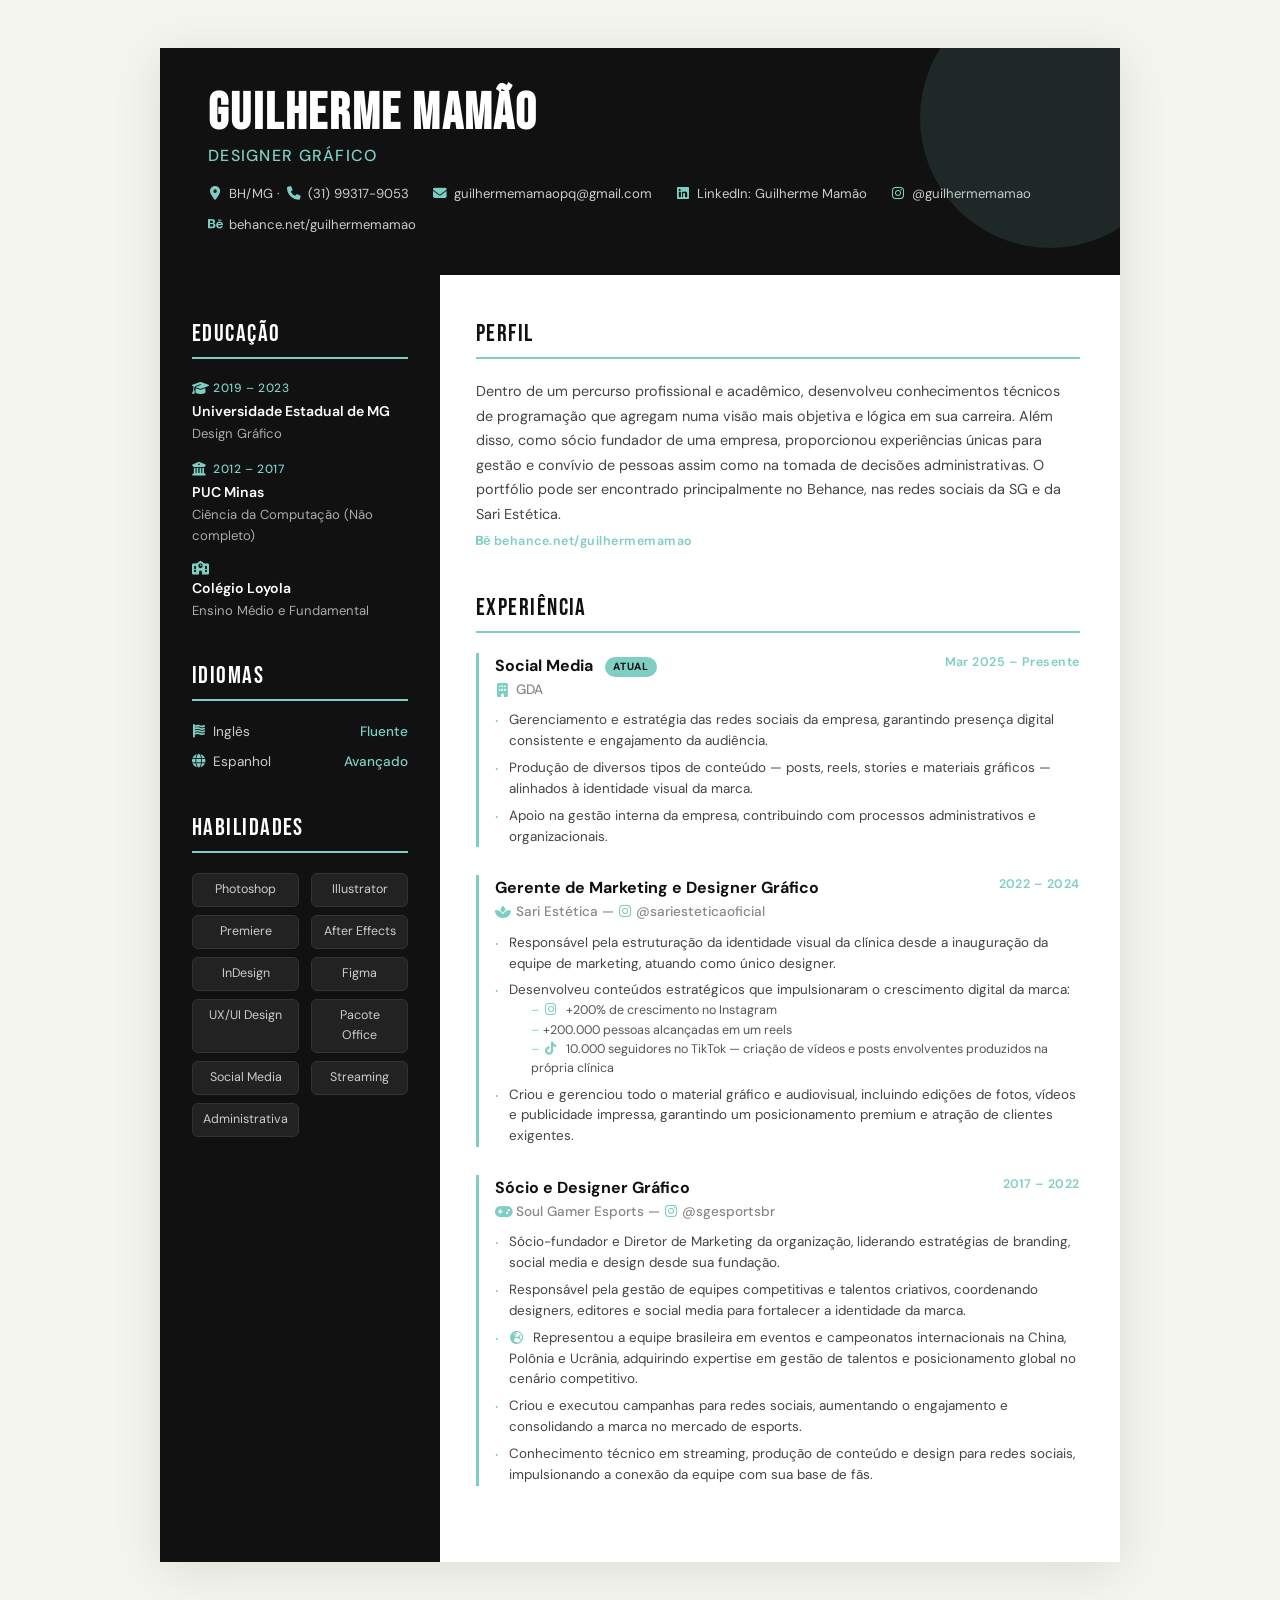
==== index.html @ 1905f25d "adiciona index.html para github pages" ====
<!DOCTYPE html>
<html lang="pt-BR">
<head>
<meta charset="UTF-8">
<meta name="viewport" content="width=device-width, initial-scale=1.0">
<title>Guilherme Mamão — Designer Gráfico</title>
<link href="https://fonts.googleapis.com/css2?family=Bebas+Neue&family=DM+Sans:ital,wght@0,300;0,400;0,500;0,700;1,300&display=swap" rel="stylesheet">
<link rel="stylesheet" href="https://cdnjs.cloudflare.com/ajax/libs/font-awesome/6.5.0/css/all.min.css">
<style>
  :root {
    --teal: #7ecec4;
    --dark: #111111;
    --mid: #2a2a2a;
    --light: #f5f5f0;
    --muted: #888;
    --accent: #7ecec4;
  }

  *, *::before, *::after { box-sizing: border-box; margin: 0; padding: 0; }

  body {
    font-family: 'DM Sans', sans-serif;
    background: var(--light);
    color: var(--dark);
    line-height: 1.6;
  }

  /* ── LAYOUT ── */
  .page {
    max-width: 960px;
    margin: 48px auto;
    background: #fff;
    display: grid;
    grid-template-columns: 280px 1fr;
    grid-template-rows: auto 1fr;
    box-shadow: 0 8px 48px rgba(0,0,0,0.10);
  }

  /* ── HEADER (full width) ── */
  header {
    grid-column: 1 / -1;
    background: var(--dark);
    color: #fff;
    display: flex;
    align-items: center;
    gap: 36px;
    padding: 40px 48px;
    position: relative;
    overflow: hidden;
  }
  header::after {
    content: '';
    position: absolute;
    right: -60px; top: -60px;
    width: 260px; height: 260px;
    border-radius: 50%;
    background: var(--teal);
    opacity: 0.12;
  }
  .avatar {
    width: 100px; height: 100px;
    border-radius: 50%;
    border: 3px solid var(--teal);
    object-fit: cover;
    flex-shrink: 0;
  }
  .header-text h1 {
    font-family: 'Bebas Neue', sans-serif;
    font-size: 3.2rem;
    letter-spacing: 0.04em;
    line-height: 1;
  }
  .header-text .title {
    font-size: 1rem;
    color: var(--teal);
    font-weight: 500;
    margin-top: 4px;
    letter-spacing: 0.08em;
    text-transform: uppercase;
  }
  .header-contacts {
    display: flex;
    flex-wrap: wrap;
    gap: 10px 24px;
    margin-top: 14px;
  }
  .header-contacts a, .header-contacts span {
    color: #ccc;
    font-size: 0.82rem;
    text-decoration: none;
    display: flex;
    align-items: center;
    gap: 7px;
  }
  .header-contacts a:hover { color: var(--teal); }
  .header-contacts i {
    color: var(--teal);
    font-size: 0.85rem;
    width: 14px;
    text-align: center;
  }

  /* ── SIDEBAR ── */
  aside {
    background: var(--dark);
    color: #ddd;
    padding: 40px 32px;
  }

  /* ── MAIN ── */
  main {
    padding: 40px 40px 40px 36px;
  }

  /* ── SECTION TITLES ── */
  .section-title {
    font-family: 'Bebas Neue', sans-serif;
    font-size: 1.5rem;
    letter-spacing: 0.06em;
    color: var(--dark);
    border-bottom: 2px solid var(--teal);
    padding-bottom: 4px;
    margin-bottom: 20px;
  }
  aside .section-title {
    color: #fff;
  }

  /* ── SIDEBAR BLOCKS ── */
  .side-block { margin-bottom: 36px; }

  .edu-item { margin-bottom: 16px; }
  .edu-item .edu-icon-row {
    display: flex;
    align-items: center;
    gap: 7px;
    margin-bottom: 2px;
  }
  .edu-item .edu-icon-row i {
    color: var(--teal);
    font-size: 0.85rem;
    width: 14px;
    text-align: center;
  }
  .edu-item .years {
    font-size: 0.75rem;
    color: var(--teal);
    font-weight: 500;
    letter-spacing: 0.05em;
    text-transform: uppercase;
  }
  .edu-item .school {
    font-size: 0.88rem;
    color: #fff;
    font-weight: 600;
    margin-top: 2px;
  }
  .edu-item .course {
    font-size: 0.82rem;
    color: #aaa;
  }

  .lang-item {
    display: flex;
    justify-content: space-between;
    align-items: center;
    font-size: 0.85rem;
    margin-bottom: 8px;
    color: #ccc;
  }
  .lang-item .lang-left {
    display: flex;
    align-items: center;
    gap: 7px;
  }
  .lang-item .lang-left i {
    color: var(--teal);
    font-size: 0.85rem;
    width: 14px;
    text-align: center;
  }
  .lang-item span:last-child { color: var(--teal); font-weight: 500; }

  .skills-grid {
    display: grid;
    grid-template-columns: 1fr 1fr;
    gap: 8px 12px;
  }
  .skill-badge {
    background: #222;
    border: 1px solid #333;
    border-radius: 6px;
    padding: 6px 10px;
    font-size: 0.78rem;
    color: #ccc;
    text-align: center;
  }

  /* ── MAIN CONTENT ── */
  .section { margin-bottom: 36px; }

  .profile-text {
    font-size: 0.9rem;
    color: #444;
    line-height: 1.7;
  }

  /* ── EXPERIENCE CARD ── */
  .exp-card {
    margin-bottom: 28px;
    padding-left: 16px;
    border-left: 3px solid var(--teal);
  }
  .exp-header {
    display: flex;
    justify-content: space-between;
    align-items: flex-start;
    flex-wrap: wrap;
    gap: 4px;
  }
  .exp-company-row {
    display: flex;
    align-items: center;
    gap: 7px;
    margin-bottom: 10px;
  }
  .exp-company-row i {
    color: var(--teal);
    font-size: 0.88rem;
    width: 14px;
    text-align: center;
  }
  .exp-role {
    font-size: 1rem;
    font-weight: 700;
    color: var(--dark);
  }
  .exp-period {
    font-size: 0.78rem;
    color: var(--teal);
    font-weight: 600;
    letter-spacing: 0.04em;
    white-space: nowrap;
  }
  .exp-company {
    font-size: 0.85rem;
    color: var(--muted);
    font-weight: 500;
  }
  .exp-list {
    list-style: none;
    display: flex;
    flex-direction: column;
    gap: 6px;
  }
  .exp-list li {
    font-size: 0.84rem;
    color: #444;
    padding-left: 14px;
    position: relative;
    line-height: 1.55;
  }
  .exp-list li::before {
    content: '·';
    position: absolute;
    left: 0;
    color: var(--teal);
    font-size: 1.1rem;
    line-height: 1.3;
  }
  .exp-list li i {
    color: var(--teal);
    font-size: 0.82rem;
    margin-right: 6px;
    width: 14px;
    text-align: center;
  }
  .exp-highlight {
    font-size: 0.78rem;
    color: #555;
    padding-left: 22px;
  }
  .exp-highlight::before {
    content: '–';
    margin-right: 4px;
    color: var(--teal);
  }

  /* ── CURRENT BADGE ── */
  .badge-current {
    display: inline-block;
    background: var(--teal);
    color: var(--dark);
    font-size: 0.65rem;
    font-weight: 700;
    letter-spacing: 0.08em;
    text-transform: uppercase;
    padding: 2px 8px;
    border-radius: 20px;
    margin-left: 8px;
    vertical-align: middle;
  }

  /* ── BEHANCE LINK ── */
  .behance-link {
    display: inline-block;
    margin-top: 6px;
    font-size: 0.78rem;
    color: var(--teal);
    text-decoration: none;
    font-weight: 600;
    letter-spacing: 0.04em;
  }
  .behance-link:hover { text-decoration: underline; }

  @media (max-width: 680px) {
    .page { grid-template-columns: 1fr; margin: 0; }
    header { flex-direction: column; text-align: center; padding: 32px 24px; }
    aside, main { padding: 28px 24px; }
    .skills-grid { grid-template-columns: 1fr 1fr 1fr; }
  }
</style>
</head>
<body>
<div class="page">

  <!-- HEADER -->
  <header>
    <div class="header-text">
      <h1>Guilherme Mamão</h1>
      <div class="title">Designer Gráfico</div>
      <div class="header-contacts">
        <span><i class="fas fa-location-dot"></i> BH/MG · <i class="fas fa-phone"></i> (31) 99317-9053</span>
        <a href="mailto:guilhermemamaopq@gmail.com"><i class="fas fa-envelope"></i> guilhermemamaopq@gmail.com</a>
        <a href="https://linkedin.com/in/guilhermemamao" target="_blank"><i class="fab fa-linkedin"></i> LinkedIn: Guilherme Mamão</a>
        <a href="https://instagram.com/guilhermemamao" target="_blank"><i class="fab fa-instagram"></i> @guilhermemamao</a>
        <a href="https://behance.net/guilhermemamao" target="_blank"><i class="fab fa-behance"></i> behance.net/guilhermemamao</a>
      </div>
    </div>
  </header>

  <!-- SIDEBAR -->
  <aside>

    <div class="side-block">
      <div class="section-title">Educação</div>

      <div class="edu-item">
        <div class="edu-icon-row">
          <i class="fas fa-graduation-cap"></i>
          <span class="years">2019 – 2023</span>
        </div>
        <div class="school">Universidade Estadual de MG</div>
        <div class="course">Design Gráfico</div>
      </div>

      <div class="edu-item">
        <div class="edu-icon-row">
          <i class="fas fa-university"></i>
          <span class="years">2012 – 2017</span>
        </div>
        <div class="school">PUC Minas</div>
        <div class="course">Ciência da Computação (Não completo)</div>
      </div>

      <div class="edu-item">
        <div class="edu-icon-row">
          <i class="fas fa-school"></i>
        </div>
        <div class="school">Colégio Loyola</div>
        <div class="course">Ensino Médio e Fundamental</div>
      </div>
    </div>

    <div class="side-block">
      <div class="section-title">Idiomas</div>
      <div class="lang-item">
        <span class="lang-left"><i class="fas fa-flag-usa"></i> Inglês</span>
        <span>Fluente</span>
      </div>
      <div class="lang-item">
        <span class="lang-left"><i class="fas fa-globe"></i> Espanhol</span>
        <span>Avançado</span>
      </div>
    </div>

    <div class="side-block">
      <div class="section-title">Habilidades</div>
      <div class="skills-grid">
        <div class="skill-badge">Photoshop</div>
        <div class="skill-badge">Illustrator</div>
        <div class="skill-badge">Premiere</div>
        <div class="skill-badge">After Effects</div>
        <div class="skill-badge">InDesign</div>
        <div class="skill-badge">Figma</div>
        <div class="skill-badge">UX/UI Design</div>
        <div class="skill-badge">Pacote Office</div>
        <div class="skill-badge">Social Media</div>
        <div class="skill-badge">Streaming</div>
        <div class="skill-badge">Administrativa</div>
      </div>
    </div>

  </aside>

  <!-- MAIN -->
  <main>

    <div class="section">
      <div class="section-title">Perfil</div>
      <p class="profile-text">
        Dentro de um percurso profissional e acadêmico, desenvolveu conhecimentos técnicos de programação que agregam numa visão mais objetiva e lógica em sua carreira. Além disso, como sócio fundador de uma empresa, proporcionou experiências únicas para gestão e convívio de pessoas assim como na tomada de decisões administrativas. O portfólio pode ser encontrado principalmente no Behance, nas redes sociais da SG e da Sari Estética.
      </p>
      <a class="behance-link" href="https://behance.net/guilhermemamao" target="_blank"><i class="fab fa-behance"></i> behance.net/guilhermemamao</a>
    </div>

    <div class="section">
      <div class="section-title">Experiência</div>

      <!-- GDA — atual -->
      <div class="exp-card">
        <div class="exp-header">
          <div class="exp-role">Social Media <span class="badge-current">Atual</span></div>
          <div class="exp-period">Mar 2025 – Presente</div>
        </div>
        <div class="exp-company-row">
          <i class="fas fa-building"></i>
          <span class="exp-company">GDA</span>
        </div>
        <ul class="exp-list">
          <li>Gerenciamento e estratégia das redes sociais da empresa, garantindo presença digital consistente e engajamento da audiência.</li>
          <li>Produção de diversos tipos de conteúdo — posts, reels, stories e materiais gráficos — alinhados à identidade visual da marca.</li>
          <li>Apoio na gestão interna da empresa, contribuindo com processos administrativos e organizacionais.</li>
        </ul>
      </div>

      <!-- Sari Estética -->
      <div class="exp-card">
        <div class="exp-header">
          <div class="exp-role">Gerente de Marketing e Designer Gráfico</div>
          <div class="exp-period">2022 – 2024</div>
        </div>
        <div class="exp-company-row">
          <i class="fas fa-spa"></i>
          <span class="exp-company">Sari Estética — <i class="fab fa-instagram"></i> @sariesteticaoficial</span>
        </div>
        <ul class="exp-list">
          <li>Responsável pela estruturação da identidade visual da clínica desde a inauguração da equipe de marketing, atuando como único designer.</li>
          <li>Desenvolveu conteúdos estratégicos que impulsionaram o crescimento digital da marca:
            <div class="exp-highlight"><i class="fab fa-instagram"></i> +200% de crescimento no Instagram</div>
            <div class="exp-highlight">+200.000 pessoas alcançadas em um reels</div>
            <div class="exp-highlight"><i class="fab fa-tiktok"></i> 10.000 seguidores no TikTok — criação de vídeos e posts envolventes produzidos na própria clínica</div>
          </li>
          <li>Criou e gerenciou todo o material gráfico e audiovisual, incluindo edições de fotos, vídeos e publicidade impressa, garantindo um posicionamento premium e atração de clientes exigentes.</li>
        </ul>
      </div>

      <!-- Soul Gamer -->
      <div class="exp-card">
        <div class="exp-header">
          <div class="exp-role">Sócio e Designer Gráfico</div>
          <div class="exp-period">2017 – 2022</div>
        </div>
        <div class="exp-company-row">
          <i class="fas fa-gamepad"></i>
          <span class="exp-company">Soul Gamer Esports — <i class="fab fa-instagram"></i> @sgesportsbr</span>
        </div>
        <ul class="exp-list">
          <li>Sócio-fundador e Diretor de Marketing da organização, liderando estratégias de branding, social media e design desde sua fundação.</li>
          <li>Responsável pela gestão de equipes competitivas e talentos criativos, coordenando designers, editores e social media para fortalecer a identidade da marca.</li>
          <li><i class="fas fa-earth-europe"></i> Representou a equipe brasileira em eventos e campeonatos internacionais na China, Polônia e Ucrânia, adquirindo expertise em gestão de talentos e posicionamento global no cenário competitivo.</li>
          <li>Criou e executou campanhas para redes sociais, aumentando o engajamento e consolidando a marca no mercado de esports.</li>
          <li>Conhecimento técnico em streaming, produção de conteúdo e design para redes sociais, impulsionando a conexão da equipe com sua base de fãs.</li>
        </ul>
      </div>

    </div>
  </main>

</div>
</body>
</html>
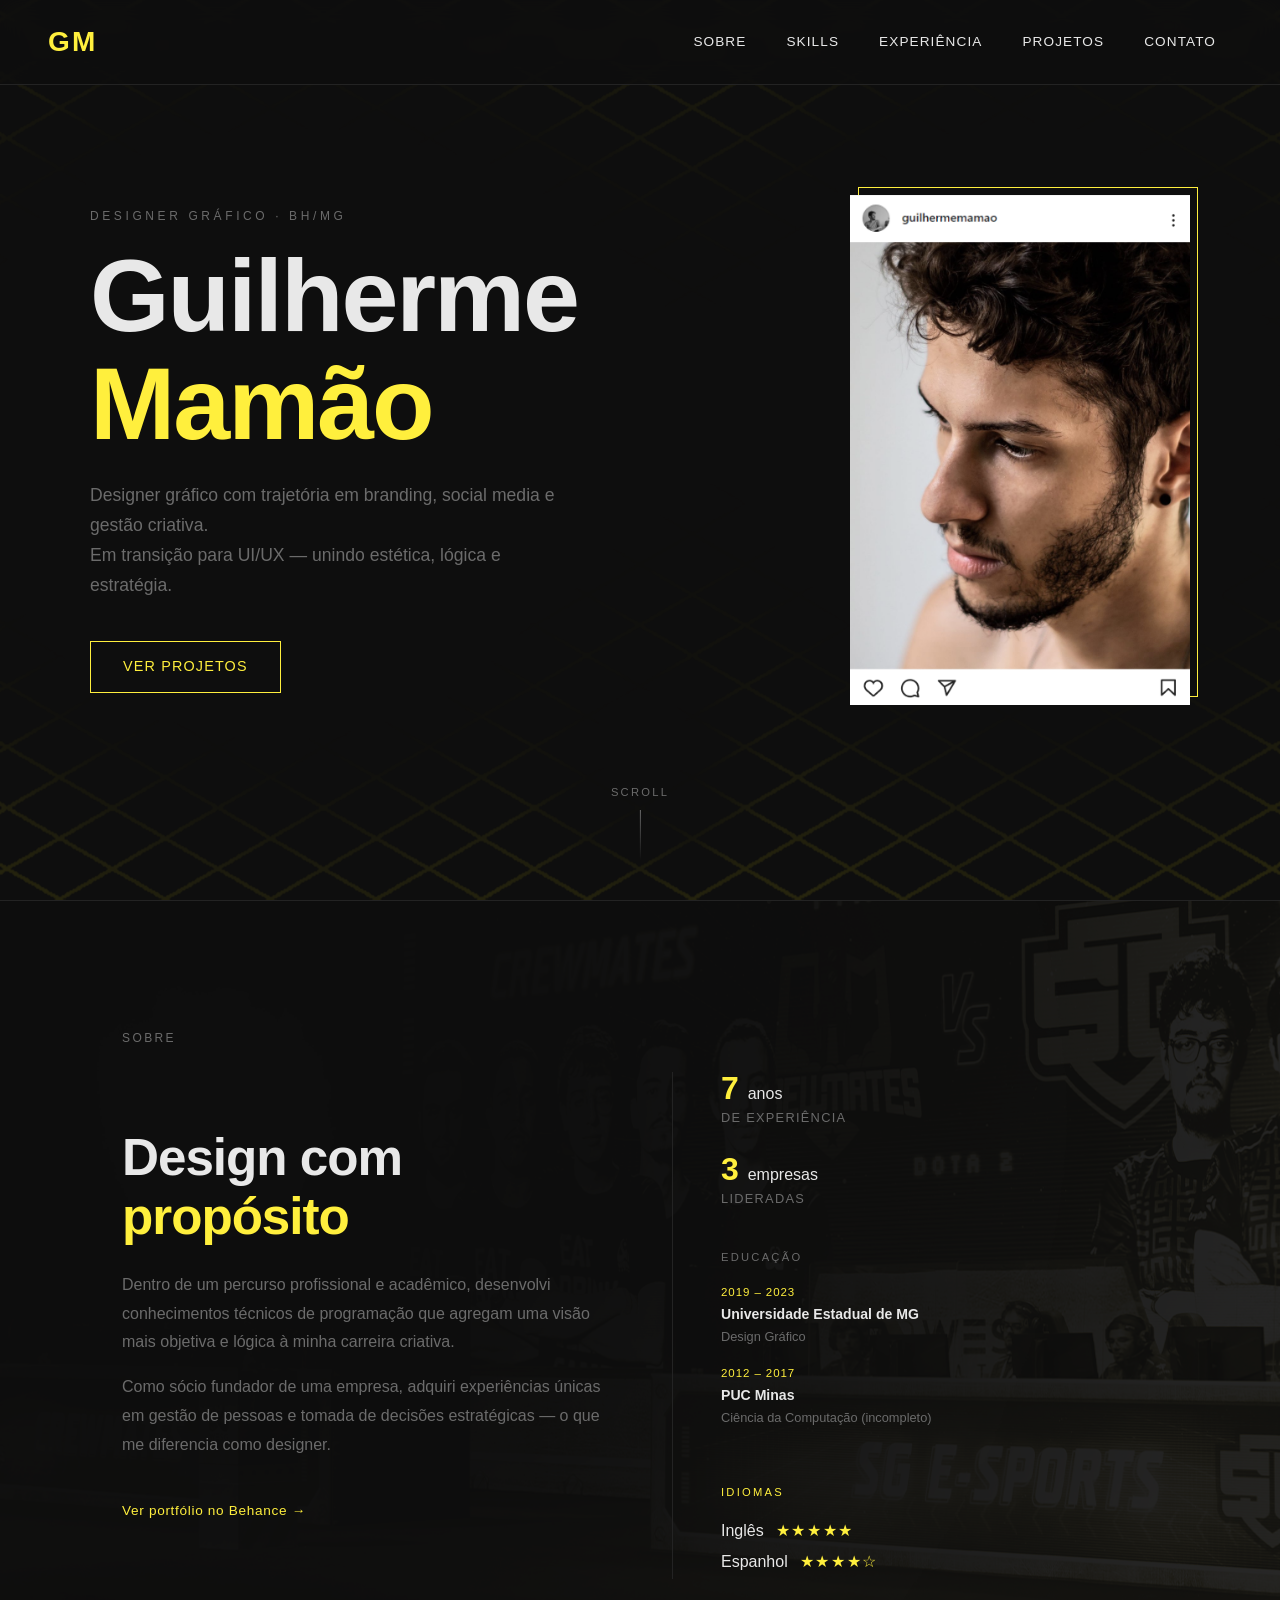
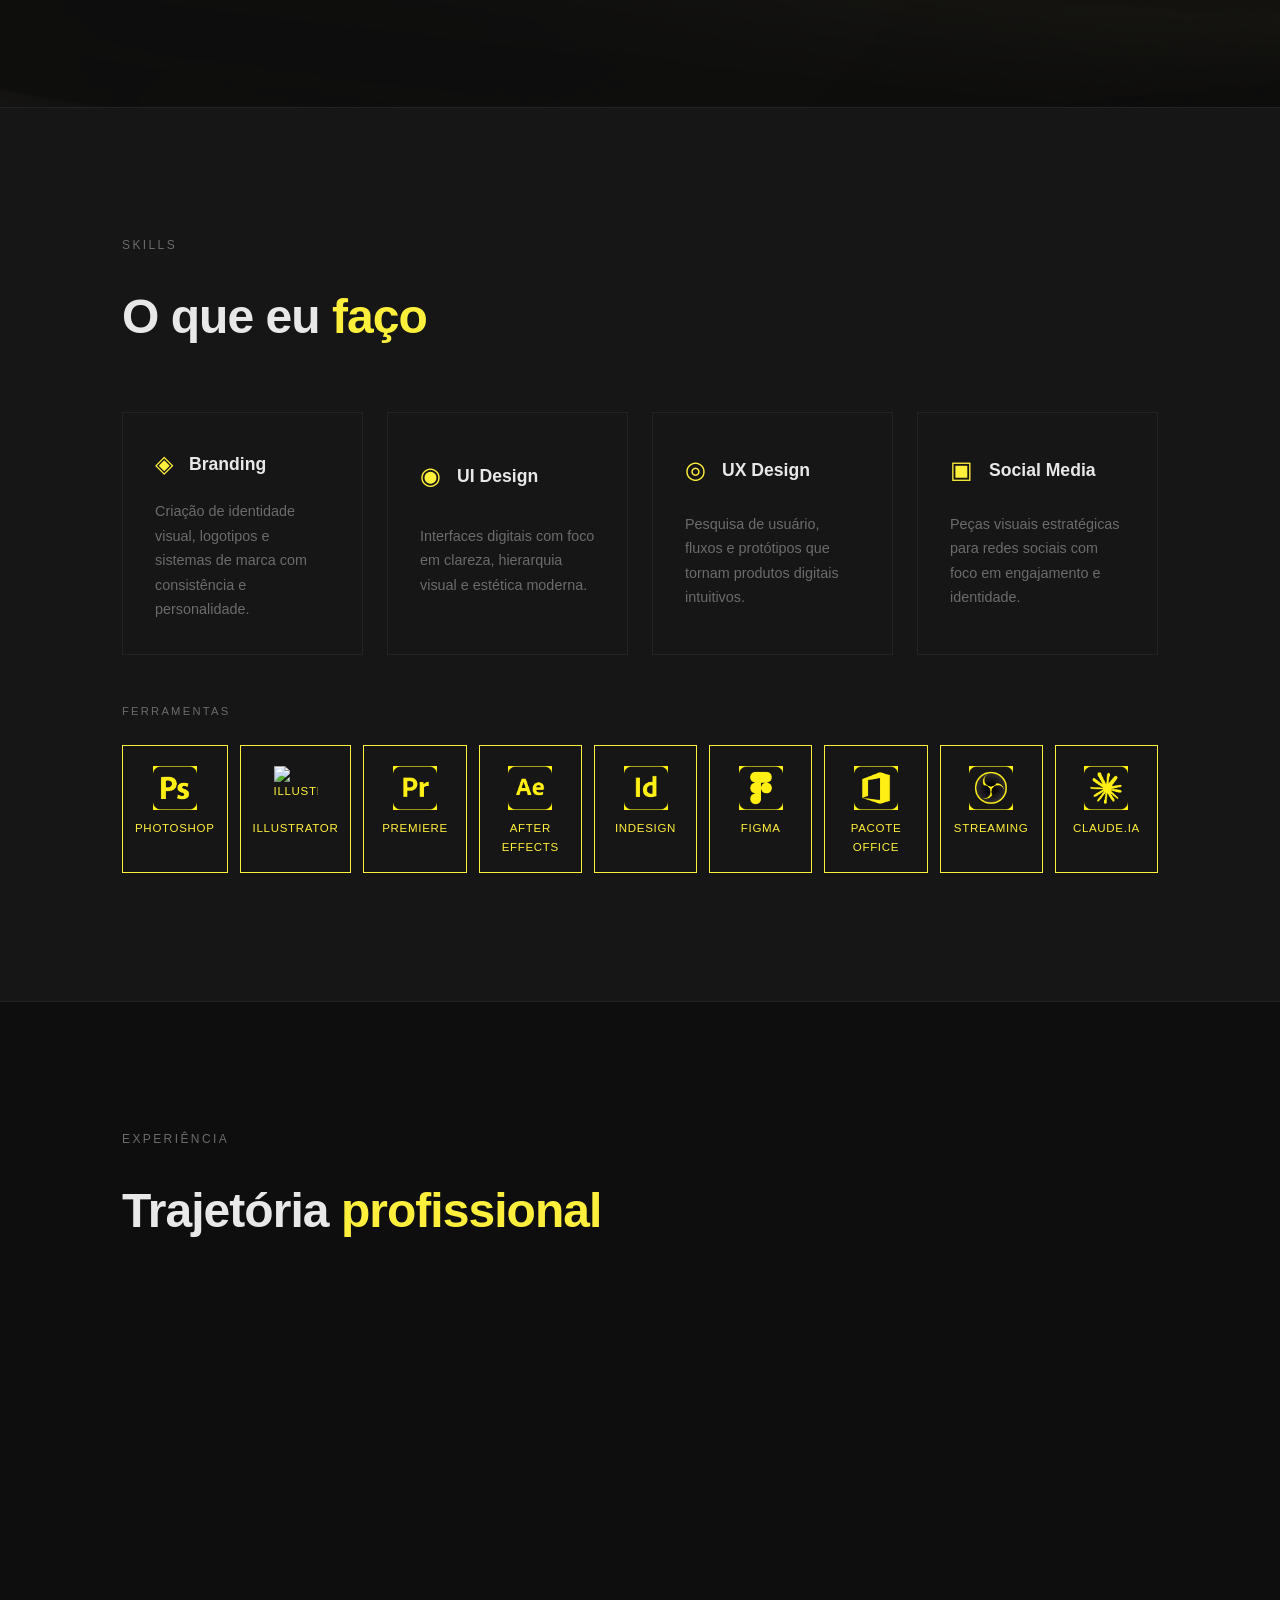
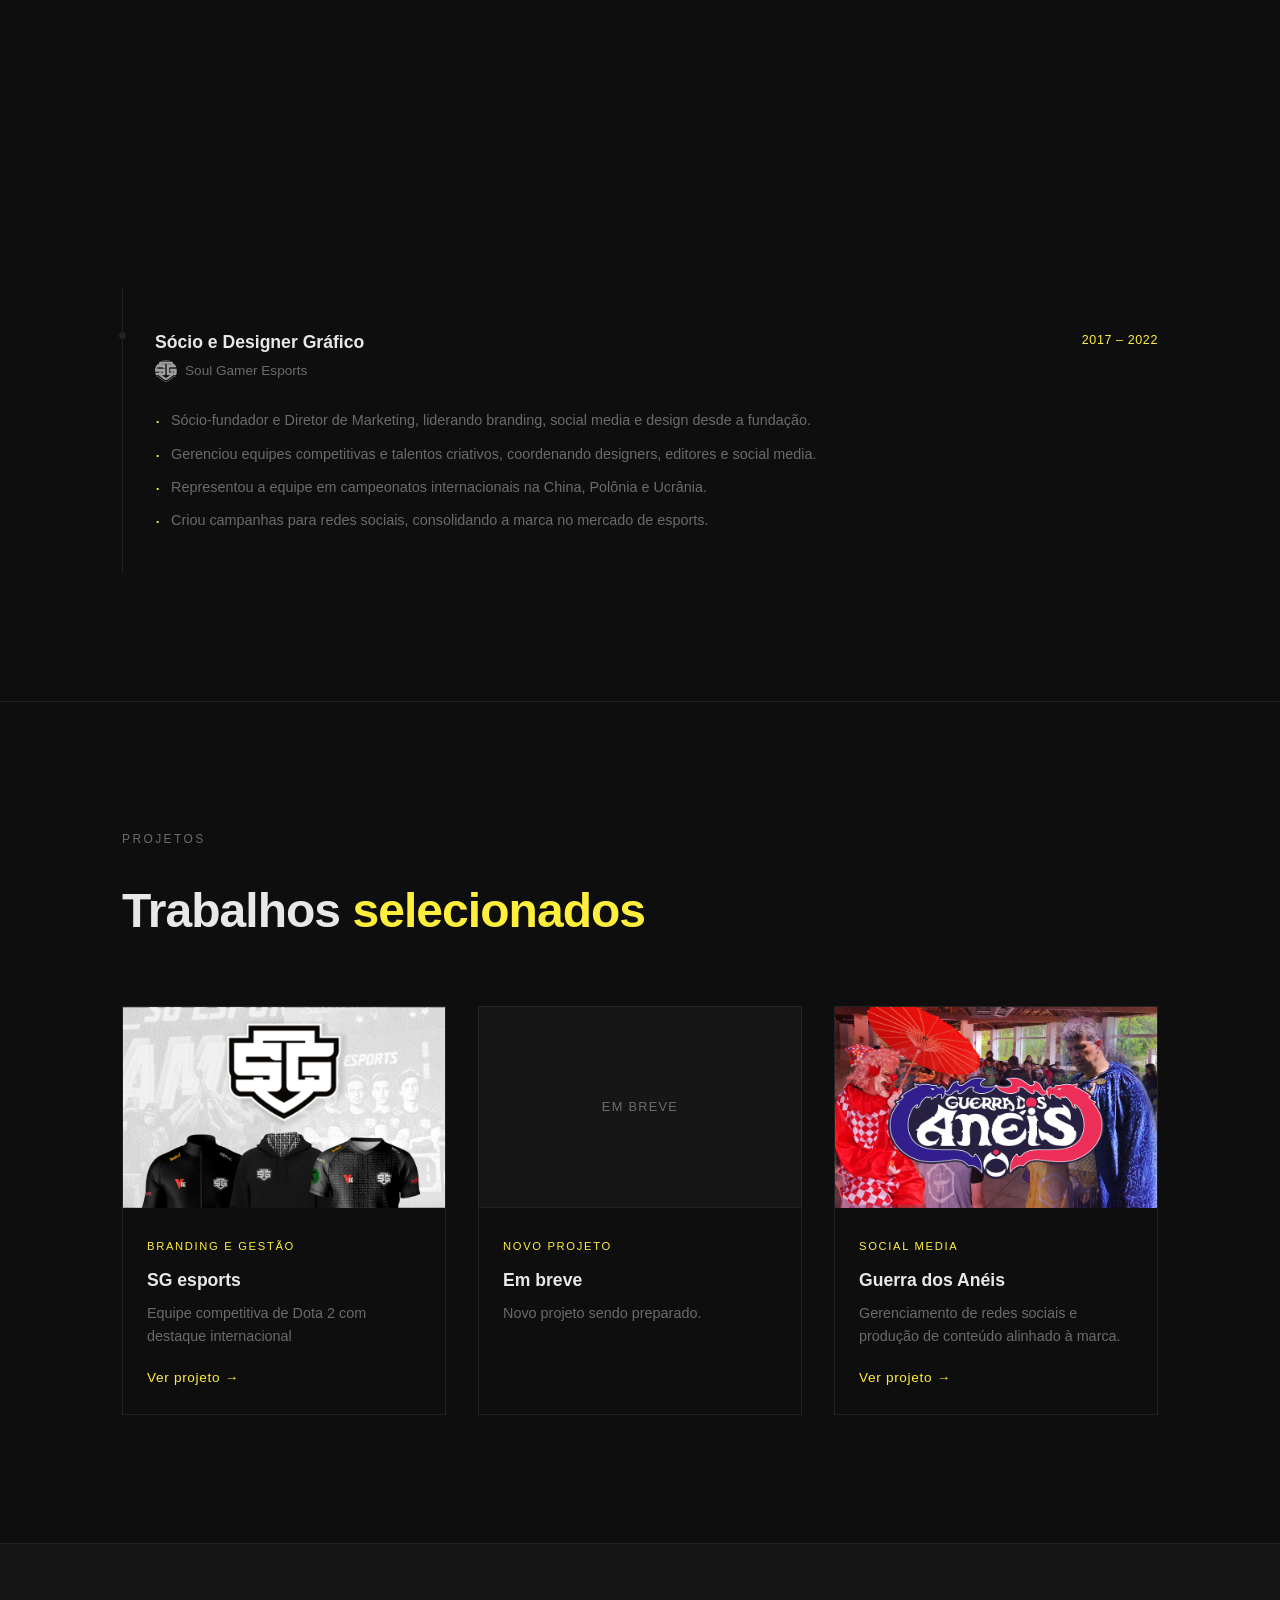
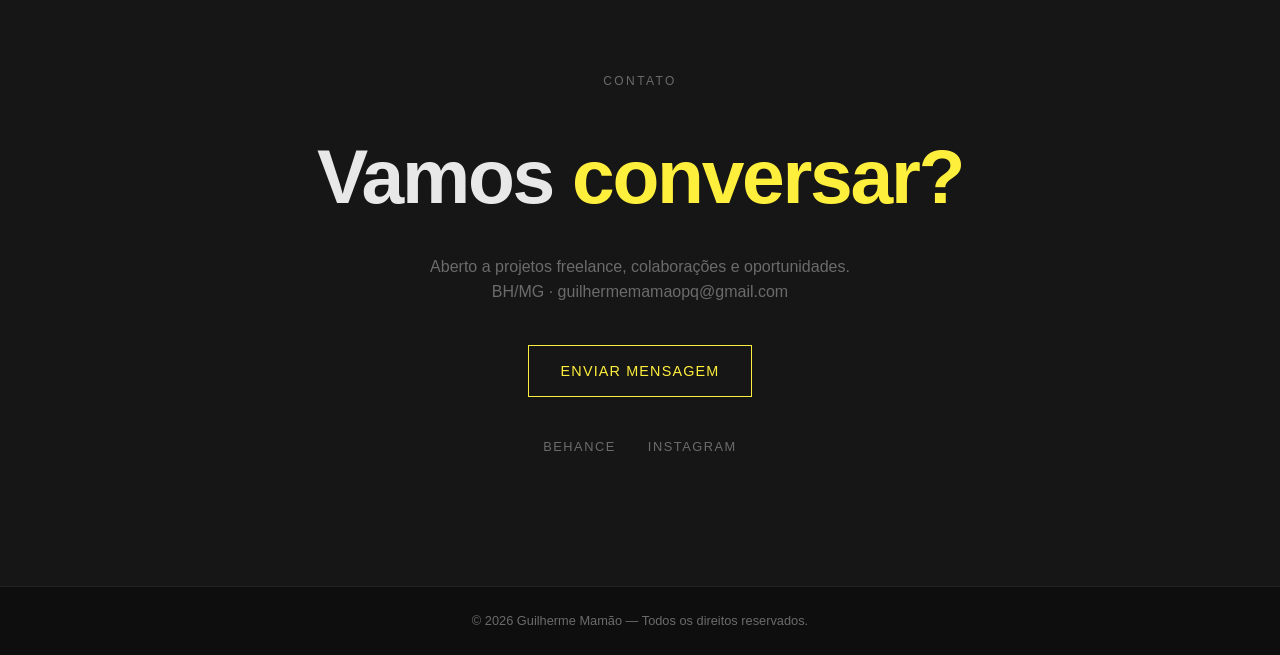
==== commit 097e4937: "restaura index.html correto" ====
--- a/index.html
+++ b/index.html
@@ -1,482 +1,332 @@
 <!DOCTYPE html>
 <html lang="pt-BR">
 <head>
-<meta charset="UTF-8">
-<meta name="viewport" content="width=device-width, initial-scale=1.0">
-<title>Guilherme Mamão — Designer Gráfico</title>
-<link href="https://fonts.googleapis.com/css2?family=Bebas+Neue&family=DM+Sans:ital,wght@0,300;0,400;0,500;0,700;1,300&display=swap" rel="stylesheet">
-<link rel="stylesheet" href="https://cdnjs.cloudflare.com/ajax/libs/font-awesome/6.5.0/css/all.min.css">
-<style>
-  :root {
-    --teal: #7ecec4;
-    --dark: #111111;
-    --mid: #2a2a2a;
-    --light: #f5f5f0;
-    --muted: #888;
-    --accent: #7ecec4;
-  }
-
-  *, *::before, *::after { box-sizing: border-box; margin: 0; padding: 0; }
-
-  body {
-    font-family: 'DM Sans', sans-serif;
-    background: var(--light);
-    color: var(--dark);
-    line-height: 1.6;
-  }
-
-  /* ── LAYOUT ── */
-  .page {
-    max-width: 960px;
-    margin: 48px auto;
-    background: #fff;
-    display: grid;
-    grid-template-columns: 280px 1fr;
-    grid-template-rows: auto 1fr;
-    box-shadow: 0 8px 48px rgba(0,0,0,0.10);
-  }
-
-  /* ── HEADER (full width) ── */
-  header {
-    grid-column: 1 / -1;
-    background: var(--dark);
-    color: #fff;
-    display: flex;
-    align-items: center;
-    gap: 36px;
-    padding: 40px 48px;
-    position: relative;
-    overflow: hidden;
-  }
-  header::after {
-    content: '';
-    position: absolute;
-    right: -60px; top: -60px;
-    width: 260px; height: 260px;
-    border-radius: 50%;
-    background: var(--teal);
-    opacity: 0.12;
-  }
-  .avatar {
-    width: 100px; height: 100px;
-    border-radius: 50%;
-    border: 3px solid var(--teal);
-    object-fit: cover;
-    flex-shrink: 0;
-  }
-  .header-text h1 {
-    font-family: 'Bebas Neue', sans-serif;
-    font-size: 3.2rem;
-    letter-spacing: 0.04em;
-    line-height: 1;
-  }
-  .header-text .title {
-    font-size: 1rem;
-    color: var(--teal);
-    font-weight: 500;
-    margin-top: 4px;
-    letter-spacing: 0.08em;
-    text-transform: uppercase;
-  }
-  .header-contacts {
-    display: flex;
-    flex-wrap: wrap;
-    gap: 10px 24px;
-    margin-top: 14px;
-  }
-  .header-contacts a, .header-contacts span {
-    color: #ccc;
-    font-size: 0.82rem;
-    text-decoration: none;
-    display: flex;
-    align-items: center;
-    gap: 7px;
-  }
-  .header-contacts a:hover { color: var(--teal); }
-  .header-contacts i {
-    color: var(--teal);
-    font-size: 0.85rem;
-    width: 14px;
-    text-align: center;
-  }
-
-  /* ── SIDEBAR ── */
-  aside {
-    background: var(--dark);
-    color: #ddd;
-    padding: 40px 32px;
-  }
-
-  /* ── MAIN ── */
-  main {
-    padding: 40px 40px 40px 36px;
-  }
-
-  /* ── SECTION TITLES ── */
-  .section-title {
-    font-family: 'Bebas Neue', sans-serif;
-    font-size: 1.5rem;
-    letter-spacing: 0.06em;
-    color: var(--dark);
-    border-bottom: 2px solid var(--teal);
-    padding-bottom: 4px;
-    margin-bottom: 20px;
-  }
-  aside .section-title {
-    color: #fff;
-  }
-
-  /* ── SIDEBAR BLOCKS ── */
-  .side-block { margin-bottom: 36px; }
-
-  .edu-item { margin-bottom: 16px; }
-  .edu-item .edu-icon-row {
-    display: flex;
-    align-items: center;
-    gap: 7px;
-    margin-bottom: 2px;
-  }
-  .edu-item .edu-icon-row i {
-    color: var(--teal);
-    font-size: 0.85rem;
-    width: 14px;
-    text-align: center;
-  }
-  .edu-item .years {
-    font-size: 0.75rem;
-    color: var(--teal);
-    font-weight: 500;
-    letter-spacing: 0.05em;
-    text-transform: uppercase;
-  }
-  .edu-item .school {
-    font-size: 0.88rem;
-    color: #fff;
-    font-weight: 600;
-    margin-top: 2px;
-  }
-  .edu-item .course {
-    font-size: 0.82rem;
-    color: #aaa;
-  }
-
-  .lang-item {
-    display: flex;
-    justify-content: space-between;
-    align-items: center;
-    font-size: 0.85rem;
-    margin-bottom: 8px;
-    color: #ccc;
-  }
-  .lang-item .lang-left {
-    display: flex;
-    align-items: center;
-    gap: 7px;
-  }
-  .lang-item .lang-left i {
-    color: var(--teal);
-    font-size: 0.85rem;
-    width: 14px;
-    text-align: center;
-  }
-  .lang-item span:last-child { color: var(--teal); font-weight: 500; }
-
-  .skills-grid {
-    display: grid;
-    grid-template-columns: 1fr 1fr;
-    gap: 8px 12px;
-  }
-  .skill-badge {
-    background: #222;
-    border: 1px solid #333;
-    border-radius: 6px;
-    padding: 6px 10px;
-    font-size: 0.78rem;
-    color: #ccc;
-    text-align: center;
-  }
-
-  /* ── MAIN CONTENT ── */
-  .section { margin-bottom: 36px; }
-
-  .profile-text {
-    font-size: 0.9rem;
-    color: #444;
-    line-height: 1.7;
-  }
-
-  /* ── EXPERIENCE CARD ── */
-  .exp-card {
-    margin-bottom: 28px;
-    padding-left: 16px;
-    border-left: 3px solid var(--teal);
-  }
-  .exp-header {
-    display: flex;
-    justify-content: space-between;
-    align-items: flex-start;
-    flex-wrap: wrap;
-    gap: 4px;
-  }
-  .exp-company-row {
-    display: flex;
-    align-items: center;
-    gap: 7px;
-    margin-bottom: 10px;
-  }
-  .exp-company-row i {
-    color: var(--teal);
-    font-size: 0.88rem;
-    width: 14px;
-    text-align: center;
-  }
-  .exp-role {
-    font-size: 1rem;
-    font-weight: 700;
-    color: var(--dark);
-  }
-  .exp-period {
-    font-size: 0.78rem;
-    color: var(--teal);
-    font-weight: 600;
-    letter-spacing: 0.04em;
-    white-space: nowrap;
-  }
-  .exp-company {
-    font-size: 0.85rem;
-    color: var(--muted);
-    font-weight: 500;
-  }
-  .exp-list {
-    list-style: none;
-    display: flex;
-    flex-direction: column;
-    gap: 6px;
-  }
-  .exp-list li {
-    font-size: 0.84rem;
-    color: #444;
-    padding-left: 14px;
-    position: relative;
-    line-height: 1.55;
-  }
-  .exp-list li::before {
-    content: '·';
-    position: absolute;
-    left: 0;
-    color: var(--teal);
-    font-size: 1.1rem;
-    line-height: 1.3;
-  }
-  .exp-list li i {
-    color: var(--teal);
-    font-size: 0.82rem;
-    margin-right: 6px;
-    width: 14px;
-    text-align: center;
-  }
-  .exp-highlight {
-    font-size: 0.78rem;
-    color: #555;
-    padding-left: 22px;
-  }
-  .exp-highlight::before {
-    content: '–';
-    margin-right: 4px;
-    color: var(--teal);
-  }
-
-  /* ── CURRENT BADGE ── */
-  .badge-current {
-    display: inline-block;
-    background: var(--teal);
-    color: var(--dark);
-    font-size: 0.65rem;
-    font-weight: 700;
-    letter-spacing: 0.08em;
-    text-transform: uppercase;
-    padding: 2px 8px;
-    border-radius: 20px;
-    margin-left: 8px;
-    vertical-align: middle;
-  }
-
-  /* ── BEHANCE LINK ── */
-  .behance-link {
-    display: inline-block;
-    margin-top: 6px;
-    font-size: 0.78rem;
-    color: var(--teal);
-    text-decoration: none;
-    font-weight: 600;
-    letter-spacing: 0.04em;
-  }
-  .behance-link:hover { text-decoration: underline; }
-
-  @media (max-width: 680px) {
-    .page { grid-template-columns: 1fr; margin: 0; }
-    header { flex-direction: column; text-align: center; padding: 32px 24px; }
-    aside, main { padding: 28px 24px; }
-    .skills-grid { grid-template-columns: 1fr 1fr 1fr; }
-  }
-</style>
+  <meta charset="UTF-8" />
+  <meta name="viewport" content="width=device-width, initial-scale=1.0" />
+  <title>Guilherme Mamão — Designer</title>
+  <link rel="stylesheet" href="style.css" />
 </head>
 <body>
-<div class="page">
-
-  <!-- HEADER -->
-  <header>
-    <div class="header-text">
-      <h1>Guilherme Mamão</h1>
-      <div class="title">Designer Gráfico</div>
-      <div class="header-contacts">
-        <span><i class="fas fa-location-dot"></i> BH/MG · <i class="fas fa-phone"></i> (31) 99317-9053</span>
-        <a href="mailto:guilhermemamaopq@gmail.com"><i class="fas fa-envelope"></i> guilhermemamaopq@gmail.com</a>
-        <a href="https://linkedin.com/in/guilhermemamao" target="_blank"><i class="fab fa-linkedin"></i> LinkedIn: Guilherme Mamão</a>
-        <a href="https://instagram.com/guilhermemamao" target="_blank"><i class="fab fa-instagram"></i> @guilhermemamao</a>
-        <a href="https://behance.net/guilhermemamao" target="_blank"><i class="fab fa-behance"></i> behance.net/guilhermemamao</a>
-      </div>
-    </div>
-  </header>
-
-  <!-- SIDEBAR -->
-  <aside>
-
-    <div class="side-block">
-      <div class="section-title">Educação</div>
-
-      <div class="edu-item">
-        <div class="edu-icon-row">
-          <i class="fas fa-graduation-cap"></i>
-          <span class="years">2019 – 2023</span>
-        </div>
-        <div class="school">Universidade Estadual de MG</div>
-        <div class="course">Design Gráfico</div>
-      </div>
-
-      <div class="edu-item">
-        <div class="edu-icon-row">
-          <i class="fas fa-university"></i>
-          <span class="years">2012 – 2017</span>
-        </div>
-        <div class="school">PUC Minas</div>
-        <div class="course">Ciência da Computação (Não completo)</div>
-      </div>
-
-      <div class="edu-item">
-        <div class="edu-icon-row">
-          <i class="fas fa-school"></i>
-        </div>
-        <div class="school">Colégio Loyola</div>
-        <div class="course">Ensino Médio e Fundamental</div>
-      </div>
-    </div>
-
-    <div class="side-block">
-      <div class="section-title">Idiomas</div>
-      <div class="lang-item">
-        <span class="lang-left"><i class="fas fa-flag-usa"></i> Inglês</span>
-        <span>Fluente</span>
-      </div>
-      <div class="lang-item">
-        <span class="lang-left"><i class="fas fa-globe"></i> Espanhol</span>
-        <span>Avançado</span>
-      </div>
-    </div>
-
-    <div class="side-block">
-      <div class="section-title">Habilidades</div>
+
+  <!-- NAVEGAÇÃO -->
+  <nav id="navbar">
+    <span class="logo">GM</span>
+    <ul>
+      <li><a href="#sobre">Sobre</a></li>
+      <li><a href="#skills">Skills</a></li>
+      <li><a href="#experiencia">Experiência</a></li>
+      <li><a href="projetos.html">Projetos</a></li>
+      <li><a href="#contato">Contato</a></li>
+    </ul>
+  </nav>
+
+  <!-- HERO -->
+  <section id="hero">
+    <div class="hero-bg">
+      <img src="hero-bg.png" alt="" aria-hidden="true" />
+    </div>
+    <div class="hero-inner">
+      <div class="hero-content">
+        <p class="hero-label">Designer Gráfico · BH/MG</p>
+        <h1>Guilherme<br /><span class="accent">Mamão</span></h1>
+        <p class="hero-desc">
+          Designer gráfico com trajetória em branding, social media e gestão criativa.<br />
+          Em transição para UI/UX — unindo estética, lógica e estratégia.
+        </p>
+        <a href="#projetos" class="btn">Ver projetos</a>
+      </div>
+      <div class="hero-photo">
+        <img src="foto-perfil.png" alt="Guilherme Mamão" />
+      </div>
+    </div>
+    <div class="hero-scroll">
+      <span>scroll</span>
+      <div class="scroll-line"></div>
+    </div>
+  </section>
+
+  <!-- SOBRE -->
+  <section id="sobre">
+    <div class="sobre-bg">
+      <img src="sobre-bg.png" alt="" aria-hidden="true" />
+    </div>
+    <div class="container">
+      <p class="section-label">Sobre</p>
+      <div class="sobre-grid">
+        <div class="sobre-text">
+          <h2>Design com<br /><span class="accent">propósito</span></h2>
+          <p>
+            Dentro de um percurso profissional e acadêmico, desenvolvi conhecimentos técnicos de programação
+            que agregam uma visão mais objetiva e lógica à minha carreira criativa.
+          </p>
+          <p>
+            Como sócio fundador de uma empresa, adquiri experiências únicas em gestão de pessoas e
+            tomada de decisões estratégicas — o que me diferencia como designer.
+          </p>
+          <a href="https://behance.net/guilhermemamo" target="_blank" class="sobre-behance">
+            Ver portfólio no Behance →
+          </a>
+        </div>
+        <div class="sobre-aside">
+          <div class="sobre-info">
+            <div class="info-item">
+              <span class="info-num">7 <span class="info-suffix">anos</span></span>
+              <span class="info-label">de experiência</span>
+            </div>
+            <div class="info-item">
+              <span class="info-num">3 <span class="info-suffix">empresas</span></span>
+              <span class="info-label">lideradas</span>
+            </div>
+          </div>
+
+          <div class="edu-block">
+            <p class="block-label">Educação</p>
+            <div class="edu-item">
+              <span class="edu-years">2019 – 2023</span>
+              <span class="edu-school">Universidade Estadual de MG</span>
+              <span class="edu-course">Design Gráfico</span>
+            </div>
+            <div class="edu-item">
+              <span class="edu-years">2012 – 2017</span>
+              <span class="edu-school">PUC Minas</span>
+              <span class="edu-course">Ciência da Computação (incompleto)</span>
+            </div>
+          </div>
+
+          <div class="lang-block">
+            <p class="block-label">Idiomas</p>
+            <div class="lang-item">
+              <span>Inglês</span>
+              <span class="lang-stars">★★★★★</span>
+            </div>
+            <div class="lang-item">
+              <span>Espanhol</span>
+              <span class="lang-stars">★★★★☆</span>
+            </div>
+          </div>
+        </div>
+      </div>
+    </div>
+  </section>
+
+  <!-- SKILLS -->
+  <section id="skills">
+    <div class="container">
+      <p class="section-label">Skills</p>
+      <h2>O que eu <span class="accent">faço</span></h2>
       <div class="skills-grid">
-        <div class="skill-badge">Photoshop</div>
-        <div class="skill-badge">Illustrator</div>
-        <div class="skill-badge">Premiere</div>
-        <div class="skill-badge">After Effects</div>
-        <div class="skill-badge">InDesign</div>
-        <div class="skill-badge">Figma</div>
-        <div class="skill-badge">UX/UI Design</div>
-        <div class="skill-badge">Pacote Office</div>
-        <div class="skill-badge">Social Media</div>
-        <div class="skill-badge">Streaming</div>
-        <div class="skill-badge">Administrativa</div>
-      </div>
-    </div>
-
-  </aside>
-
-  <!-- MAIN -->
-  <main>
-
-    <div class="section">
-      <div class="section-title">Perfil</div>
-      <p class="profile-text">
-        Dentro de um percurso profissional e acadêmico, desenvolveu conhecimentos técnicos de programação que agregam numa visão mais objetiva e lógica em sua carreira. Além disso, como sócio fundador de uma empresa, proporcionou experiências únicas para gestão e convívio de pessoas assim como na tomada de decisões administrativas. O portfólio pode ser encontrado principalmente no Behance, nas redes sociais da SG e da Sari Estética.
+
+        <div class="skill-card">
+          <span class="skill-icon">◈</span>
+          <h3>Branding</h3>
+          <p>Criação de identidade visual, logotipos e sistemas de marca com consistência e personalidade.</p>
+        </div>
+
+        <div class="skill-card">
+          <span class="skill-icon">◉</span>
+          <h3>UI Design</h3>
+          <p>Interfaces digitais com foco em clareza, hierarquia visual e estética moderna.</p>
+        </div>
+
+        <div class="skill-card">
+          <span class="skill-icon">◎</span>
+          <h3>UX Design</h3>
+          <p>Pesquisa de usuário, fluxos e protótipos que tornam produtos digitais intuitivos.</p>
+        </div>
+
+        <div class="skill-card">
+          <span class="skill-icon">▣</span>
+          <h3>Social Media</h3>
+          <p>Peças visuais estratégicas para redes sociais com foco em engajamento e identidade.</p>
+        </div>
+
+      </div>
+
+      <p class="block-label ferramentas-label">Ferramentas</p>
+      <div class="tools-grid">
+        <div class="tool-badge">
+          <div class="tool-logo"><img src="icons/photoshop.png" alt="Photoshop" /></div>
+          <span>Photoshop</span>
+        </div>
+        <div class="tool-badge">
+          <div class="tool-logo"><img src="icons/illustrator.png" alt="Illustrator" /></div>
+          <span>Illustrator</span>
+        </div>
+        <div class="tool-badge">
+          <div class="tool-logo"><img src="icons/premiere.png" alt="Premiere" /></div>
+          <span>Premiere</span>
+        </div>
+        <div class="tool-badge">
+          <div class="tool-logo"><img src="icons/After efects.png" alt="After Effects" /></div>
+          <span>After Effects</span>
+        </div>
+        <div class="tool-badge">
+          <div class="tool-logo"><img src="icons/indesign.png" alt="InDesign" /></div>
+          <span>InDesign</span>
+        </div>
+        <div class="tool-badge">
+          <div class="tool-logo"><img src="icons/Figma.png" alt="Figma" /></div>
+          <span>Figma</span>
+        </div>
+        <div class="tool-badge">
+          <div class="tool-logo"><img src="icons/Pacote Office.png" alt="Pacote Office" /></div>
+          <span>Pacote Office</span>
+        </div>
+        <div class="tool-badge">
+          <div class="tool-logo"><img src="icons/Streaming.png" alt="Streaming" /></div>
+          <span>Streaming</span>
+        </div>
+        <div class="tool-badge">
+          <div class="tool-logo"><img src="icons/Claude.IA.png" alt="Claude.IA" /></div>
+          <span>Claude.IA</span>
+        </div>
+      </div>
+    </div>
+  </section>
+
+  <!-- EXPERIÊNCIA -->
+  <section id="experiencia">
+    <div class="container">
+      <p class="section-label">Experiência</p>
+      <h2>Trajetória <span class="accent">profissional</span></h2>
+      <div class="exp-list-outer">
+
+        <div class="exp-card">
+          <div class="exp-header">
+            <div>
+              <h3 class="exp-role">Social Media <span class="badge-atual">Atual</span></h3>
+              <a href="https://www.instagram.com/_guerradosaneis/" target="_blank" class="exp-company exp-company-link">
+                <img src="logos/guerradosaneis.png" alt="Guerra dos Anéis" class="exp-logo" />
+                @_guerradosaneis
+              </a>
+            </div>
+            <span class="exp-period">Mar 2025 – Presente</span>
+          </div>
+          <ul class="exp-bullets">
+            <li>Gerenciamento e estratégia das redes sociais, garantindo presença digital consistente e engajamento da audiência.</li>
+            <li>Produção de posts, reels, stories e materiais gráficos alinhados à identidade visual da marca.</li>
+            <li>Apoio na gestão interna, contribuindo com processos administrativos e organizacionais.</li>
+          </ul>
+        </div>
+
+        <div class="exp-card">
+          <div class="exp-header">
+            <div>
+              <h3 class="exp-role">Gerente de Marketing e Designer Gráfico</h3>
+              <a href="https://www.instagram.com/sariesteticaoficial/" target="_blank" class="exp-company exp-company-link">
+                <img src="logos/sariestetica.png" alt="Sari Estética" class="exp-logo" />
+                Sari Estética
+              </a>
+            </div>
+            <span class="exp-period">2022 – 2024</span>
+          </div>
+          <ul class="exp-bullets">
+            <li>Estruturou a identidade visual da clínica desde a inauguração, atuando como único designer.</li>
+            <li>Impulsionou o crescimento digital da marca:
+              <ul class="exp-highlights">
+                <li>+200% de crescimento no Instagram</li>
+                <li>+200.000 pessoas alcançadas em um reels</li>
+                <li>10.000 seguidores no TikTok</li>
+              </ul>
+            </li>
+            <li>Criou e gerenciou todo material gráfico e audiovisual, garantindo posicionamento premium.</li>
+          </ul>
+        </div>
+
+        <div class="exp-card">
+          <div class="exp-header">
+            <div>
+              <h3 class="exp-role">Sócio e Designer Gráfico</h3>
+              <a href="https://www.instagram.com/sgesportsbr/" target="_blank" class="exp-company exp-company-link">
+                <img src="logos/sgesports.png" alt="Soul Gamer Esports" class="exp-logo" />
+                Soul Gamer Esports
+              </a>
+            </div>
+            <span class="exp-period">2017 – 2022</span>
+          </div>
+          <ul class="exp-bullets">
+            <li>Sócio-fundador e Diretor de Marketing, liderando branding, social media e design desde a fundação.</li>
+            <li>Gerenciou equipes competitivas e talentos criativos, coordenando designers, editores e social media.</li>
+            <li>Representou a equipe em campeonatos internacionais na China, Polônia e Ucrânia.</li>
+            <li>Criou campanhas para redes sociais, consolidando a marca no mercado de esports.</li>
+          </ul>
+        </div>
+
+      </div>
+    </div>
+  </section>
+
+  <!-- PROJETOS -->
+  <section id="projetos">
+    <div class="container">
+      <p class="section-label">Projetos</p>
+      <h2>Trabalhos <span class="accent">selecionados</span></h2>
+      <div class="projetos-grid">
+
+        <!-- capa: projetos/capa-sg.jpg  (proporção 16:10) -->
+        <div class="projeto-card">
+          <div class="projeto-img">
+            <img src="projetos/capa-sg.png" alt="SG Esports" />
+          </div>
+          <div class="projeto-info">
+            <span class="projeto-tag">Branding e Gestão</span>
+            <h3>SG esports</h3>
+            <p>Equipe competitiva de Dota 2 com destaque internacional</p>
+            <a href="projetos.html#projeto-sg-esports" class="projeto-link">Ver projeto →</a>
+          </div>
+        </div>
+
+        <!-- capa: projetos/capa-p3.jpg  (proporção 16:10) — adicione quando o projeto estiver pronto -->
+        <div class="projeto-card projeto-card-breve">
+          <div class="projeto-img placeholder">
+            <span>Em breve</span>
+          </div>
+          <div class="projeto-info">
+            <span class="projeto-tag">Novo projeto</span>
+            <h3>Em breve</h3>
+            <p>Novo projeto sendo preparado.</p>
+          </div>
+        </div>
+
+        <!-- capa: projetos/capa-gda.jpg  (proporção 16:10) -->
+        <div class="projeto-card">
+          <div class="projeto-img">
+            <img src="projetos/capa-gda.png" alt="Guerra dos Anéis" />
+          </div>
+          <div class="projeto-info">
+            <span class="projeto-tag">Social Media</span>
+            <h3>Guerra dos Anéis</h3>
+            <p>Gerenciamento de redes sociais e produção de conteúdo alinhado à marca.</p>
+            <a href="projetos.html#projeto-guerra-dos-aneis" class="projeto-link">Ver projeto →</a>
+          </div>
+        </div>
+
+      </div>
+    </div>
+  </section>
+
+  <!-- CONTATO -->
+  <section id="contato">
+    <div class="container contato-inner">
+      <p class="section-label">Contato</p>
+      <h2>Vamos <span class="accent">conversar?</span></h2>
+      <p class="contato-desc">
+        Aberto a projetos freelance, colaborações e oportunidades.<br />
+        <span class="contato-local">BH/MG · guilhermemamaopq@gmail.com</span>
       </p>
-      <a class="behance-link" href="https://behance.net/guilhermemamao" target="_blank"><i class="fab fa-behance"></i> behance.net/guilhermemamao</a>
-    </div>
-
-    <div class="section">
-      <div class="section-title">Experiência</div>
-
-      <!-- GDA — atual -->
-      <div class="exp-card">
-        <div class="exp-header">
-          <div class="exp-role">Social Media <span class="badge-current">Atual</span></div>
-          <div class="exp-period">Mar 2025 – Presente</div>
-        </div>
-        <div class="exp-company-row">
-          <i class="fas fa-building"></i>
-          <span class="exp-company">GDA</span>
-        </div>
-        <ul class="exp-list">
-          <li>Gerenciamento e estratégia das redes sociais da empresa, garantindo presença digital consistente e engajamento da audiência.</li>
-          <li>Produção de diversos tipos de conteúdo — posts, reels, stories e materiais gráficos — alinhados à identidade visual da marca.</li>
-          <li>Apoio na gestão interna da empresa, contribuindo com processos administrativos e organizacionais.</li>
-        </ul>
-      </div>
-
-      <!-- Sari Estética -->
-      <div class="exp-card">
-        <div class="exp-header">
-          <div class="exp-role">Gerente de Marketing e Designer Gráfico</div>
-          <div class="exp-period">2022 – 2024</div>
-        </div>
-        <div class="exp-company-row">
-          <i class="fas fa-spa"></i>
-          <span class="exp-company">Sari Estética — <i class="fab fa-instagram"></i> @sariesteticaoficial</span>
-        </div>
-        <ul class="exp-list">
-          <li>Responsável pela estruturação da identidade visual da clínica desde a inauguração da equipe de marketing, atuando como único designer.</li>
-          <li>Desenvolveu conteúdos estratégicos que impulsionaram o crescimento digital da marca:
-            <div class="exp-highlight"><i class="fab fa-instagram"></i> +200% de crescimento no Instagram</div>
-            <div class="exp-highlight">+200.000 pessoas alcançadas em um reels</div>
-            <div class="exp-highlight"><i class="fab fa-tiktok"></i> 10.000 seguidores no TikTok — criação de vídeos e posts envolventes produzidos na própria clínica</div>
-          </li>
-          <li>Criou e gerenciou todo o material gráfico e audiovisual, incluindo edições de fotos, vídeos e publicidade impressa, garantindo um posicionamento premium e atração de clientes exigentes.</li>
-        </ul>
-      </div>
-
-      <!-- Soul Gamer -->
-      <div class="exp-card">
-        <div class="exp-header">
-          <div class="exp-role">Sócio e Designer Gráfico</div>
-          <div class="exp-period">2017 – 2022</div>
-        </div>
-        <div class="exp-company-row">
-          <i class="fas fa-gamepad"></i>
-          <span class="exp-company">Soul Gamer Esports — <i class="fab fa-instagram"></i> @sgesportsbr</span>
-        </div>
-        <ul class="exp-list">
-          <li>Sócio-fundador e Diretor de Marketing da organização, liderando estratégias de branding, social media e design desde sua fundação.</li>
-          <li>Responsável pela gestão de equipes competitivas e talentos criativos, coordenando designers, editores e social media para fortalecer a identidade da marca.</li>
-          <li><i class="fas fa-earth-europe"></i> Representou a equipe brasileira em eventos e campeonatos internacionais na China, Polônia e Ucrânia, adquirindo expertise em gestão de talentos e posicionamento global no cenário competitivo.</li>
-          <li>Criou e executou campanhas para redes sociais, aumentando o engajamento e consolidando a marca no mercado de esports.</li>
-          <li>Conhecimento técnico em streaming, produção de conteúdo e design para redes sociais, impulsionando a conexão da equipe com sua base de fãs.</li>
-        </ul>
-      </div>
-
-    </div>
-  </main>
-
-</div>
+      <a href="https://wa.me/5531993179053?text=Ola%20Guilherme%2C%20adorei%20seu%20portf%C3%B3ilio%20digital%2C%20podemos%20conversar%3F" target="_blank" class="btn">Enviar mensagem</a>
+      <div class="social-links">
+        <a href="https://www.behance.net/guilhermemamo" target="_blank">Behance</a>
+        <a href="https://instagram.com/guilhermemamao" target="_blank">Instagram</a>
+      </div>
+    </div>
+  </section>
+
+  <!-- FOOTER -->
+  <footer>
+    <p>© 2026 Guilherme Mamão — Todos os direitos reservados.</p>
+  </footer>
+
+  <script src="script.js"></script>
 </body>
 </html>
--- a/style.css
+++ b/style.css
@@ -0,0 +1,1279 @@
+/* ===========================
+   RESET & VARIÁVEIS
+=========================== */
+*, *::before, *::after {
+  margin: 0;
+  padding: 0;
+  box-sizing: border-box;
+}
+
+:root {
+  --bg:        #0e0e0e;
+  --surface:   #161616;
+  --border:    #232323;
+  --text:      #e8e8e8;
+  --muted:     #6b6b6b;
+  --accent:    #ffef3d;   /* verde-limão — troque aqui para mudar a cor de destaque */
+  --font:      'Inter', 'Segoe UI', sans-serif;
+  --max-w:     1100px;
+  --transition: 0.3s ease;
+}
+
+html {
+  scroll-behavior: smooth;
+}
+
+body {
+  background-color: var(--bg);
+  color: var(--text);
+  font-family: var(--font);
+  font-size: 16px;
+  line-height: 1.6;
+  -webkit-font-smoothing: antialiased;
+}
+
+a {
+  color: inherit;
+  text-decoration: none;
+}
+
+/* ===========================
+   UTILITÁRIOS
+=========================== */
+.container {
+  max-width: var(--max-w);
+  margin: 0 auto;
+  padding: 0 2rem;
+}
+
+.accent {
+  color: var(--accent);
+}
+
+.section-label {
+  font-size: 0.75rem;
+  letter-spacing: 0.2em;
+  text-transform: uppercase;
+  color: var(--muted);
+  margin-bottom: 1.5rem;
+}
+
+.btn {
+  display: inline-block;
+  padding: 0.85rem 2rem;
+  border: 1px solid var(--accent);
+  color: var(--accent);
+  font-size: 0.9rem;
+  letter-spacing: 0.08em;
+  text-transform: uppercase;
+  transition: background var(--transition), color var(--transition);
+  cursor: pointer;
+}
+
+.btn:hover {
+  background: var(--accent);
+  color: var(--bg);
+}
+
+/* ===========================
+   NAVBAR
+=========================== */
+#navbar {
+  position: fixed;
+  top: 0;
+  left: 0;
+  width: 100%;
+  z-index: 100;
+  display: flex;
+  align-items: center;
+  justify-content: space-between;
+  padding: 1.5rem 3rem;
+  background: rgba(14, 14, 14, 0.75);
+  backdrop-filter: blur(14px);
+  border-bottom: 1px solid var(--border);
+  transition: background var(--transition), padding var(--transition);
+}
+
+#navbar.scrolled {
+  background: rgba(14, 14, 14, 0.96);
+  padding: 1rem 3rem;
+}
+
+.logo {
+  font-size: 1.75rem;
+  font-weight: 700;
+  letter-spacing: 0.08em;
+  color: var(--accent);
+  line-height: 1;
+  transition: transform var(--transition);
+}
+
+.logo:hover {
+  transform: scale(1.08);
+}
+
+#navbar ul {
+  list-style: none;
+  display: flex;
+  gap: 0.5rem;
+}
+
+#navbar ul a {
+  display: inline-block;
+  font-size: 0.85rem;
+  letter-spacing: 0.08em;
+  text-transform: uppercase;
+  color: var(--text);
+  padding: 0.45rem 1rem;
+  transition: background var(--transition), color var(--transition);
+}
+
+#navbar ul a:hover {
+  background: var(--accent);
+  color: var(--bg);
+}
+
+/* ===========================
+   HERO
+=========================== */
+#hero {
+  min-height: 100vh;
+  display: flex;
+  align-items: center;
+  padding: 0 2.5rem;
+  position: relative;
+  overflow: hidden;
+}
+
+.hero-bg {
+  position: absolute;
+  inset: 0;
+  z-index: 0;
+  pointer-events: none;
+}
+
+.hero-bg img {
+  width: 100%;
+  height: 100%;
+  object-fit: cover;
+  object-position: center;
+  opacity: 0.12;
+}
+
+.hero-inner,
+.hero-scroll {
+  position: relative;
+  z-index: 1;
+}
+
+.hero-inner {
+  max-width: var(--max-w);
+  margin: 0 auto;
+  width: 100%;
+  display: grid;
+  grid-template-columns: 1fr auto;
+  align-items: center;
+  gap: 4rem;
+}
+
+.hero-content {
+  width: 100%;
+}
+
+.hero-photo {
+  position: relative;
+  flex-shrink: 0;
+}
+
+.hero-photo img {
+  width: 340px;
+  height: 510px;
+  object-fit: cover;
+  object-position: center top;
+  display: block;
+  filter: grayscale(20%);
+  transition: filter var(--transition);
+}
+
+.hero-photo::before {
+  content: '';
+  position: absolute;
+  inset: -8px -8px 8px 8px;
+  border: 1px solid var(--accent);
+  z-index: -1;
+}
+
+.hero-photo:hover img {
+  filter: grayscale(0%);
+}
+
+.hero-label {
+  font-size: 0.75rem;
+  letter-spacing: 0.3em;
+  text-transform: uppercase;
+  color: var(--muted);
+  margin-bottom: 1rem;
+}
+
+#hero h1 {
+  font-size: clamp(3.5rem, 8vw, 7rem);
+  font-weight: 700;
+  line-height: 1.05;
+  margin-bottom: 1.5rem;
+  letter-spacing: -0.02em;
+}
+
+.hero-desc {
+  font-size: 1.1rem;
+  color: var(--muted);
+  max-width: 480px;
+  margin-bottom: 2.5rem;
+  line-height: 1.7;
+}
+
+.hero-scroll {
+  position: absolute;
+  bottom: 2.5rem;
+  left: 50%;
+  transform: translateX(-50%);
+  display: flex;
+  flex-direction: column;
+  align-items: center;
+  gap: 0.5rem;
+}
+
+.hero-scroll span {
+  font-size: 0.7rem;
+  letter-spacing: 0.2em;
+  text-transform: uppercase;
+  color: var(--muted);
+}
+
+.scroll-line {
+  width: 1px;
+  height: 50px;
+  background: linear-gradient(to bottom, var(--muted), transparent);
+  animation: scroll-pulse 2s ease-in-out infinite;
+}
+
+@keyframes scroll-pulse {
+  0%, 100% { opacity: 0.3; }
+  50%       { opacity: 1; }
+}
+
+/* ===========================
+   SOBRE
+=========================== */
+#sobre {
+  padding: 8rem 0;
+  border-top: 1px solid var(--border);
+  position: relative;
+  overflow: hidden;
+}
+
+.sobre-bg {
+  position: absolute;
+  inset: 0;
+  z-index: 0;
+  pointer-events: none;
+}
+
+.sobre-bg img {
+  width: 100%;
+  height: 100%;
+  object-fit: cover;
+  object-position: center;
+  opacity: 0.12;
+}
+
+#sobre .container {
+  position: relative;
+  z-index: 1;
+}
+
+.sobre-grid {
+  display: grid;
+  grid-template-columns: 1fr 1fr;
+  gap: 4rem;
+  align-items: center;
+}
+
+.sobre-text h2 {
+  font-size: clamp(2rem, 4vw, 3.2rem);
+  font-weight: 700;
+  line-height: 1.15;
+  margin-bottom: 1.5rem;
+  letter-spacing: -0.02em;
+}
+
+.sobre-text p {
+  color: var(--muted);
+  margin-bottom: 1rem;
+  font-size: 1rem;
+  line-height: 1.8;
+}
+
+.sobre-aside {
+  display: flex;
+  flex-direction: column;
+  gap: 2.5rem;
+  border-left: 1px solid var(--border);
+  padding-left: 3rem;
+}
+
+.sobre-behance {
+  display: inline-block;
+  margin-top: 1.5rem;
+  font-size: 0.85rem;
+  color: var(--accent);
+  letter-spacing: 0.05em;
+  transition: letter-spacing var(--transition);
+}
+.sobre-behance:hover { letter-spacing: 0.12em; }
+
+.sobre-info {
+  display: flex;
+  flex-direction: column;
+  gap: 1.5rem;
+}
+
+.info-item {
+  display: flex;
+  flex-direction: column;
+  gap: 0.25rem;
+}
+
+.info-num {
+  font-size: 2rem;
+  font-weight: 700;
+  color: var(--accent);
+  line-height: 1;
+}
+
+.info-label {
+  font-size: 0.8rem;
+  letter-spacing: 0.1em;
+  text-transform: uppercase;
+  color: var(--muted);
+}
+
+.info-suffix {
+  font-size: 1rem;
+  font-weight: 400;
+  color: var(--text);
+  letter-spacing: 0;
+}
+
+/* Rótulo de bloco reutilizável */
+.block-label {
+  font-size: 0.7rem;
+  letter-spacing: 0.2em;
+  text-transform: uppercase;
+  color: var(--muted);
+  margin-bottom: 1rem;
+}
+
+/* Educação */
+.edu-block, .lang-block { }
+
+.edu-item {
+  display: flex;
+  flex-direction: column;
+  gap: 0.1rem;
+  margin-bottom: 1rem;
+}
+.edu-years  { font-size: 0.72rem; color: var(--accent); letter-spacing: 0.08em; text-transform: uppercase; }
+.edu-school { font-size: 0.88rem; font-weight: 600; }
+.edu-course { font-size: 0.8rem; color: var(--muted); }
+
+/* Idiomas */
+.lang-block .block-label {
+  color: var(--accent);
+}
+
+.lang-item {
+  display: flex;
+  align-items: center;
+  gap: 0.75rem;
+  font-size: 1rem;
+  color: var(--text);
+  margin-bottom: 0.3rem;
+}
+
+.lang-stars {
+  color: var(--accent);
+  font-size: 1rem;
+  letter-spacing: 0.1em;
+}
+
+/* ===========================
+   SKILLS
+=========================== */
+#skills {
+  padding: 8rem 0;
+  border-top: 1px solid var(--border);
+  background: var(--surface);
+}
+
+#skills h2 {
+  font-size: clamp(2rem, 4vw, 3rem);
+  font-weight: 700;
+  letter-spacing: -0.02em;
+  margin-bottom: 3.5rem;
+}
+
+.skills-grid {
+  display: grid;
+  grid-template-columns: repeat(4, 1fr);
+  gap: 1.5rem;
+}
+
+.skill-card {
+  border: 1px solid var(--border);
+  padding: 2rem;
+  display: grid;
+  grid-template-columns: auto 1fr;
+  grid-template-rows: auto auto;
+  column-gap: 1rem;
+  row-gap: 1rem;
+  transition: border-color var(--transition), transform var(--transition);
+  cursor: default;
+}
+
+.skill-card:hover {
+  border-color: var(--accent);
+  transform: translateY(-4px);
+}
+
+.skill-icon {
+  font-size: 1.5rem;
+  color: var(--accent);
+  align-self: center;
+}
+
+.skill-card h3 {
+  font-size: 1.1rem;
+  font-weight: 600;
+  align-self: center;
+}
+
+.skill-card p {
+  grid-column: 1 / -1;
+  font-size: 0.9rem;
+  color: var(--muted);
+  line-height: 1.7;
+}
+
+/* Ferramentas */
+.ferramentas-label {
+  margin-top: 3rem;
+  margin-bottom: 1.5rem;
+}
+
+.tools-grid {
+  display: grid;
+  grid-template-columns: repeat(9, 1fr);
+  gap: 0.75rem;
+}
+
+.tool-badge {
+  display: flex;
+  flex-direction: column;
+  align-items: center;
+  gap: 0.6rem;
+  padding: 1.25rem 0.75rem 1rem;
+  border: 1.5px solid var(--accent);
+  color: var(--accent);
+  font-size: 0.72rem;
+  letter-spacing: 0.06em;
+  text-transform: uppercase;
+  text-align: center;
+  cursor: default;
+  transition: background var(--transition), color var(--transition), border-color var(--transition);
+}
+
+.tool-badge:hover {
+  background: var(--accent);
+  color: var(--bg);
+}
+
+.tool-logo {
+  width: 44px;
+  height: 44px;
+  display: flex;
+  align-items: center;
+  justify-content: center;
+  flex-shrink: 0;
+}
+
+.tool-logo img {
+  width: 100%;
+  height: 100%;
+  object-fit: contain;
+}
+
+.tool-badge:hover .tool-logo img {
+  filter: brightness(0);
+}
+
+/* ===========================
+   EXPERIÊNCIA
+=========================== */
+#experiencia {
+  padding: 8rem 0;
+  border-top: 1px solid var(--border);
+}
+
+#experiencia h2 {
+  font-size: clamp(2rem, 4vw, 3rem);
+  font-weight: 700;
+  letter-spacing: -0.02em;
+  margin-bottom: 3.5rem;
+}
+
+.exp-list-outer {
+  display: flex;
+  flex-direction: column;
+  gap: 0;
+}
+
+.exp-card {
+  padding: 2.5rem 0 2.5rem 2rem;
+  border-left: 1px solid var(--border);
+  position: relative;
+  transition: border-color var(--transition);
+}
+.exp-card::before {
+  content: '';
+  position: absolute;
+  left: -4px;
+  top: 2.75rem;
+  width: 7px;
+  height: 7px;
+  border-radius: 50%;
+  background: var(--border);
+  transition: background var(--transition);
+}
+.exp-card:hover { border-color: var(--accent); }
+.exp-card:hover::before { background: var(--accent); }
+
+.exp-header {
+  display: flex;
+  justify-content: space-between;
+  align-items: flex-start;
+  gap: 1rem;
+  margin-bottom: 1.25rem;
+  flex-wrap: wrap;
+}
+
+.exp-role {
+  font-size: 1.1rem;
+  font-weight: 600;
+}
+
+.badge-atual {
+  display: inline-block;
+  background: var(--accent);
+  color: var(--bg);
+  font-size: 0.6rem;
+  font-weight: 700;
+  letter-spacing: 0.1em;
+  text-transform: uppercase;
+  padding: 2px 8px;
+  border-radius: 20px;
+  margin-left: 8px;
+  vertical-align: middle;
+}
+
+.exp-company {
+  font-size: 0.85rem;
+  color: var(--muted);
+  margin-top: 0.2rem;
+}
+
+.exp-company-link {
+  display: inline-flex;
+  align-items: center;
+  gap: 0.5rem;
+  transition: color var(--transition);
+}
+
+.exp-company-link:hover {
+  color: var(--text);
+}
+
+.exp-logo {
+  width: 22px;
+  height: 22px;
+  object-fit: cover;
+  border-radius: 50%;
+  filter: grayscale(100%);
+  opacity: 0.6;
+  transition: opacity var(--transition);
+}
+
+.exp-company-link:hover .exp-logo {
+  opacity: 1;
+}
+
+.exp-period {
+  font-size: 0.78rem;
+  color: var(--accent);
+  letter-spacing: 0.05em;
+  white-space: nowrap;
+  margin-top: 0.2rem;
+}
+
+.exp-bullets {
+  list-style: none;
+  display: flex;
+  flex-direction: column;
+  gap: 0.6rem;
+}
+.exp-bullets > li {
+  font-size: 0.9rem;
+  color: var(--muted);
+  padding-left: 1rem;
+  position: relative;
+  line-height: 1.65;
+}
+.exp-bullets > li::before {
+  content: '·';
+  position: absolute;
+  left: 0;
+  color: var(--accent);
+  font-size: 1.2rem;
+  line-height: 1.3;
+}
+
+.exp-highlights {
+  list-style: none;
+  margin-top: 0.4rem;
+  padding-left: 0.5rem;
+  display: flex;
+  flex-direction: column;
+  gap: 0.25rem;
+}
+.exp-highlights li {
+  font-size: 0.82rem;
+  color: var(--muted);
+  padding-left: 1rem;
+  position: relative;
+}
+.exp-highlights li::before {
+  content: '–';
+  position: absolute;
+  left: 0;
+  color: var(--accent);
+}
+
+/* ===========================
+   PROJETOS
+=========================== */
+#projetos {
+  padding: 8rem 0;
+  border-top: 1px solid var(--border);
+}
+
+#projetos h2 {
+  font-size: clamp(2rem, 4vw, 3rem);
+  font-weight: 700;
+  letter-spacing: -0.02em;
+  margin-bottom: 3.5rem;
+}
+
+.projetos-grid {
+  display: grid;
+  grid-template-columns: repeat(3, 1fr);
+  gap: 2rem;
+}
+
+.projeto-card {
+  border: 1px solid var(--border);
+  overflow: hidden;
+  transition: border-color var(--transition);
+}
+
+.projeto-card:hover {
+  border-color: var(--accent);
+}
+
+.projeto-img {
+  width: 100%;
+  aspect-ratio: 16 / 10;
+  overflow: hidden;
+}
+
+.projeto-img img {
+  width: 100%;
+  height: 100%;
+  object-fit: cover;
+  transition: transform 0.5s ease;
+}
+
+.projeto-card:hover .projeto-img img {
+  transform: scale(1.05);
+}
+
+/* Placeholder para quando não há imagem */
+.projeto-img.placeholder {
+  background: var(--surface);
+  display: flex;
+  align-items: center;
+  justify-content: center;
+  border-bottom: 1px solid var(--border);
+}
+
+.projeto-img.placeholder span {
+  font-size: 0.8rem;
+  color: var(--muted);
+  letter-spacing: 0.1em;
+  text-transform: uppercase;
+}
+
+.projeto-info {
+  padding: 1.5rem;
+}
+
+.projeto-tag {
+  font-size: 0.7rem;
+  letter-spacing: 0.15em;
+  text-transform: uppercase;
+  color: var(--accent);
+}
+
+.projeto-info h3 {
+  font-size: 1.1rem;
+  font-weight: 600;
+  margin: 0.5rem 0;
+}
+
+.projeto-info p {
+  font-size: 0.9rem;
+  color: var(--muted);
+  line-height: 1.6;
+  margin-bottom: 1rem;
+}
+
+.projeto-link {
+  font-size: 0.85rem;
+  color: var(--accent);
+  letter-spacing: 0.05em;
+  transition: letter-spacing var(--transition);
+}
+
+.projeto-link:hover {
+  letter-spacing: 0.12em;
+}
+
+.projeto-card-breve {
+  opacity: 0.4;
+  pointer-events: none;
+}
+
+/* ===========================
+   CONTATO
+=========================== */
+#contato {
+  padding: 8rem 0;
+  border-top: 1px solid var(--border);
+  background: var(--surface);
+}
+
+.contato-inner {
+  text-align: center;
+}
+
+#contato h2 {
+  font-size: clamp(2.5rem, 6vw, 5rem);
+  font-weight: 700;
+  letter-spacing: -0.03em;
+  margin-bottom: 1rem;
+}
+
+.contato-desc {
+  color: var(--muted);
+  font-size: 1rem;
+  margin-bottom: 2.5rem;
+}
+
+.social-links {
+  display: flex;
+  justify-content: center;
+  gap: 2rem;
+  margin-top: 2.5rem;
+}
+
+.social-links a {
+  font-size: 0.8rem;
+  letter-spacing: 0.12em;
+  text-transform: uppercase;
+  color: var(--muted);
+  transition: color var(--transition);
+}
+
+.social-links a:hover {
+  color: var(--text);
+}
+
+/* ===========================
+   FOOTER
+=========================== */
+footer {
+  padding: 1.5rem 2.5rem;
+  border-top: 1px solid var(--border);
+  text-align: center;
+}
+
+footer p {
+  font-size: 0.8rem;
+  color: var(--muted);
+}
+
+/* ===========================
+   PÁGINA DE PROJETOS
+=========================== */
+#projetos-hero {
+  padding: 8rem 0 2.5rem;
+  border-bottom: 1px solid var(--border);
+  position: relative;
+  overflow: hidden;
+}
+
+.projetos-hero-bg {
+  position: absolute;
+  inset: 0;
+  z-index: 0;
+  pointer-events: none;
+}
+
+.projetos-hero-bg img {
+  width: 100%;
+  height: 100%;
+  object-fit: cover;
+  object-position: center;
+}
+
+#projetos-hero .container {
+  position: relative;
+  z-index: 1;
+}
+
+#projetos-hero h1 {
+  font-size: clamp(1.8rem, 3.5vw, 2.8rem);
+  font-weight: 700;
+  letter-spacing: -0.02em;
+  margin-bottom: 0.5rem;
+}
+
+.projetos-hero-desc {
+  font-size: 0.95rem;
+  color: var(--muted);
+  max-width: 480px;
+  line-height: 1.6;
+  margin-top: 0.5rem;
+}
+
+.projeto-detalhe {
+  padding: 7rem 0;
+  border-top: 1px solid var(--border);
+}
+
+.projeto-detalhe.bg-surface {
+  background: var(--surface);
+}
+
+.projeto-detalhe.bg-dark {
+  background: var(--bg);
+}
+
+.projeto-detalhe-header {
+  margin-bottom: 3.5rem;
+}
+
+.projeto-detalhe-meta {
+  display: flex;
+  align-items: center;
+  gap: 1.5rem;
+  margin-bottom: 1rem;
+  flex-wrap: wrap;
+}
+
+.projeto-detalhe-periodo {
+  font-size: 0.75rem;
+  letter-spacing: 0.15em;
+  text-transform: uppercase;
+  color: var(--muted);
+}
+
+.projeto-detalhe h2 {
+  font-size: clamp(2rem, 4.5vw, 3.5rem);
+  font-weight: 700;
+  letter-spacing: -0.02em;
+  margin-bottom: 1.25rem;
+  line-height: 1.1;
+}
+
+.projeto-detalhe-desc {
+  font-size: 1rem;
+  color: var(--muted);
+  max-width: 680px;
+  line-height: 1.8;
+}
+
+.projeto-fotos-grid {
+  display: grid;
+  grid-template-columns: repeat(3, 1fr);
+  gap: 1.5rem;
+}
+
+.projeto-foto-card {
+  border: 1px solid var(--border);
+  overflow: hidden;
+  transition: border-color var(--transition);
+}
+
+.projeto-foto-card:hover {
+  border-color: var(--accent);
+}
+
+.projeto-foto-placeholder {
+  width: 100%;
+  aspect-ratio: 4 / 3;
+  position: relative;
+  overflow: hidden;
+  background: var(--bg);
+  border-bottom: 1px solid var(--border);
+}
+
+.projeto-detalhe.bg-dark .projeto-foto-placeholder {
+  background: var(--surface);
+}
+
+.projeto-foto-placeholder .foto-vazia {
+  position: absolute;
+  inset: 0;
+  display: flex;
+  align-items: center;
+  justify-content: center;
+  font-size: 0.75rem;
+  color: var(--muted);
+  letter-spacing: 0.15em;
+  text-transform: uppercase;
+}
+
+.projeto-foto-placeholder img {
+  position: absolute;
+  inset: 0;
+  width: 100%;
+  height: 100%;
+  object-fit: cover;
+  display: block;
+  transition: transform 0.5s ease;
+}
+
+.projeto-foto-card:hover .projeto-foto-placeholder img {
+  transform: scale(1.05);
+}
+
+.projeto-foto-info {
+  padding: 1.25rem 1.25rem 1.5rem;
+  display: flex;
+  flex-direction: column;
+  gap: 0.5rem;
+}
+
+.projeto-foto-num {
+  font-size: 0.65rem;
+  letter-spacing: 0.2em;
+  text-transform: uppercase;
+  color: var(--accent);
+}
+
+.projeto-foto-info p {
+  font-size: 0.88rem;
+  color: var(--muted);
+  line-height: 1.65;
+}
+
+/* ===========================
+   ANIMAÇÕES DE ENTRADA
+=========================== */
+.fade-in {
+  opacity: 0;
+  transform: translateY(24px);
+  transition: opacity 0.7s ease, transform 0.7s ease;
+}
+
+.fade-in.visible {
+  opacity: 1;
+  transform: translateY(0);
+}
+
+/* ===========================
+   HAMBURGER BUTTON
+=========================== */
+.nav-toggle {
+  display: none;
+  flex-direction: column;
+  justify-content: center;
+  gap: 5px;
+  width: 40px;
+  height: 40px;
+  background: none;
+  border: none;
+  cursor: pointer;
+  padding: 6px;
+  position: relative;
+  z-index: 200;
+}
+
+.nav-toggle span {
+  display: block;
+  width: 100%;
+  height: 1.5px;
+  background: var(--text);
+  transition: transform 0.3s ease, opacity 0.3s ease;
+  transform-origin: center;
+}
+
+#navbar.nav-open .nav-toggle span:nth-child(1) {
+  transform: translateY(6.5px) rotate(45deg);
+}
+#navbar.nav-open .nav-toggle span:nth-child(2) {
+  opacity: 0;
+  transform: scaleX(0);
+}
+#navbar.nav-open .nav-toggle span:nth-child(3) {
+  transform: translateY(-6.5px) rotate(-45deg);
+}
+
+body.no-scroll {
+  overflow: hidden;
+}
+
+/* ===========================
+   RESPONSIVO — TABLET (≤ 900px)
+=========================== */
+@media (max-width: 900px) {
+  .sobre-grid {
+    grid-template-columns: 1fr;
+    gap: 2.5rem;
+  }
+
+  .sobre-aside {
+    border-left: none;
+    padding-left: 0;
+    border-top: 1px solid var(--border);
+    padding-top: 2rem;
+  }
+
+  .sobre-info {
+    flex-direction: row;
+    flex-wrap: wrap;
+    gap: 2rem;
+  }
+
+  .skills-grid {
+    grid-template-columns: repeat(2, 1fr);
+  }
+
+  .exp-header {
+    flex-direction: column;
+    gap: 0.25rem;
+  }
+
+  .projetos-grid {
+    grid-template-columns: repeat(2, 1fr);
+  }
+
+  .projeto-fotos-grid {
+    grid-template-columns: repeat(2, 1fr);
+  }
+}
+
+/* ===========================
+   RESPONSIVO — MOBILE (≤ 768px)
+=========================== */
+@media (max-width: 768px) {
+
+  /* — Navbar — */
+  #navbar {
+    padding: 1.1rem 1.25rem;
+  }
+
+  #navbar.scrolled {
+    padding: 0.9rem 1.25rem;
+  }
+
+  .nav-toggle {
+    display: flex;
+  }
+
+  /* Dropdown abaixo da navbar — evita o bug do backdrop-filter criar
+     stacking context que prende position:fixed dos filhos */
+  #navbar ul {
+    position: absolute;
+    top: 100%;
+    left: 0;
+    width: 100%;
+    flex-direction: column;
+    gap: 0;
+    background: rgba(14, 14, 14, 0.99);
+    border-bottom: 1px solid var(--border);
+    opacity: 0;
+    pointer-events: none;
+    transform: translateY(-6px);
+    transition: opacity 0.25s ease, transform 0.25s ease;
+  }
+
+  #navbar.nav-open ul {
+    opacity: 1;
+    pointer-events: all;
+    transform: translateY(0);
+  }
+
+  #navbar ul li {
+    width: 100%;
+    text-align: center;
+    border-bottom: 1px solid var(--border);
+  }
+
+  #navbar ul a {
+    display: block;
+    padding: 1.1rem 2rem;
+    font-size: 0.9rem;
+    letter-spacing: 0.12em;
+  }
+
+  /* — Container — */
+  .container {
+    padding: 0 1.25rem;
+  }
+
+  /* — Seções — */
+  #sobre,
+  #skills,
+  #experiencia,
+  #projetos,
+  #contato {
+    padding: 4.5rem 0;
+  }
+
+  /* — Hero — */
+  #hero {
+    padding: 5rem 1.25rem 0;
+    min-height: 100svh;
+  }
+
+  .hero-scroll {
+    display: none;
+  }
+
+  .hero-inner {
+    grid-template-columns: 1fr;
+    gap: 0;
+    padding-top: 1.5rem;
+  }
+
+  .hero-photo {
+    display: none;
+  }
+
+  #hero h1 {
+    font-size: clamp(3rem, 13vw, 5rem);
+  }
+
+  .hero-desc {
+    font-size: 0.95rem;
+    max-width: 100%;
+  }
+
+  /* — Sobre — */
+  .sobre-text h2 {
+    font-size: clamp(1.8rem, 7vw, 2.6rem);
+  }
+
+  /* — Skills — */
+  #skills h2,
+  #experiencia h2,
+  #projetos h2 {
+    margin-bottom: 2rem;
+  }
+
+  .skill-card {
+    padding: 1.25rem;
+  }
+
+  .tools-grid {
+    grid-template-columns: repeat(3, 1fr);
+    gap: 0.5rem;
+  }
+
+  .tool-badge {
+    padding: 1rem 0.5rem 0.75rem;
+    font-size: 0.65rem;
+  }
+
+  .tool-logo {
+    width: 36px;
+    height: 36px;
+  }
+
+  /* — Experiência — */
+  .exp-card {
+    padding: 1.75rem 0 1.75rem 1.25rem;
+  }
+
+  /* — Projetos index — */
+  .projetos-grid {
+    grid-template-columns: 1fr;
+    gap: 1.25rem;
+  }
+
+  /* — Contato — */
+  #contato h2 {
+    font-size: clamp(2rem, 10vw, 3.5rem);
+  }
+
+  /* — Footer — */
+  footer {
+    padding: 1.25rem 1.25rem;
+  }
+
+  /* — Página projetos.html — */
+  #projetos-hero {
+    padding: 6.5rem 0 1.75rem;
+  }
+
+  .projeto-detalhe {
+    padding: 4rem 0;
+  }
+
+  .projeto-detalhe-header {
+    margin-bottom: 2rem;
+  }
+
+  .projeto-fotos-grid {
+    grid-template-columns: 1fr;
+    gap: 1.25rem;
+  }
+}
+
+/* ===========================
+   RESPONSIVO — SMALL (≤ 480px)
+=========================== */
+@media (max-width: 480px) {
+  .skills-grid {
+    grid-template-columns: 1fr;
+  }
+
+  #hero h1 {
+    font-size: clamp(2.8rem, 15vw, 4rem);
+  }
+
+  .btn {
+    width: 100%;
+    text-align: center;
+  }
+}
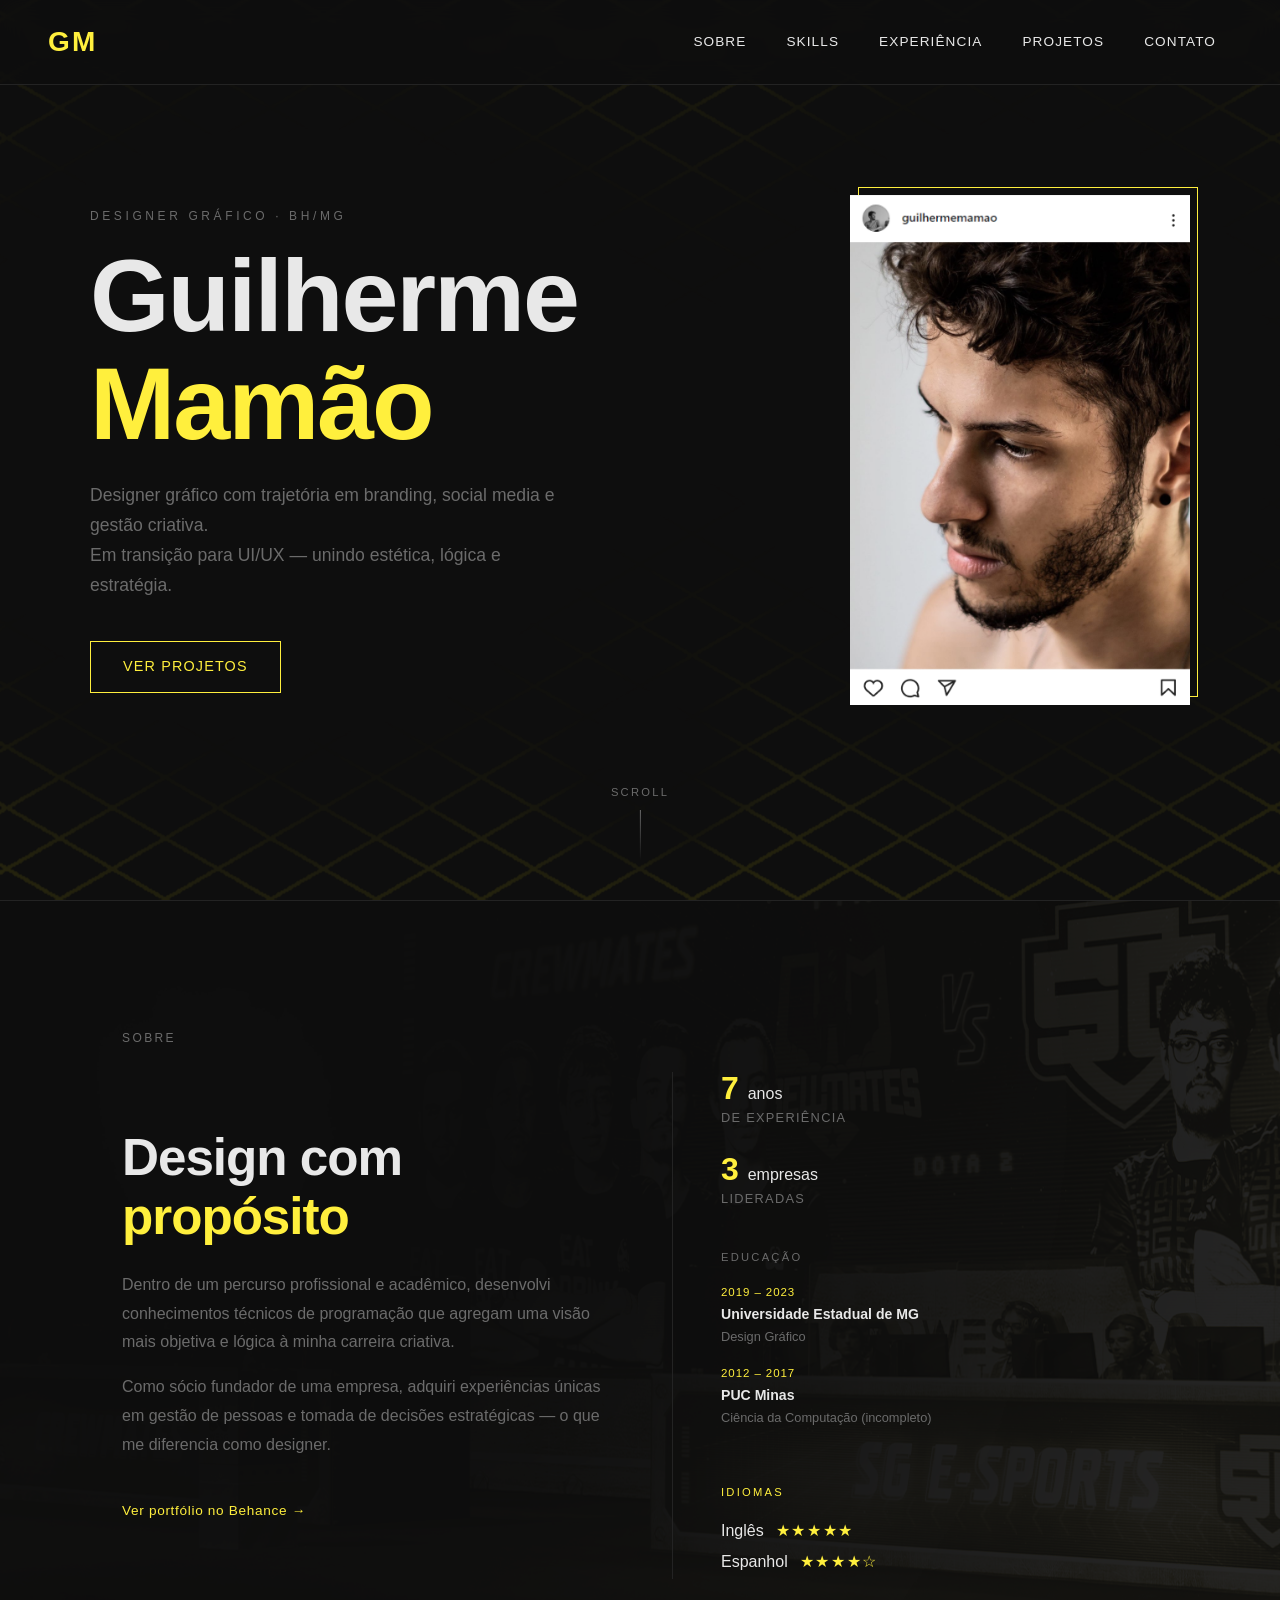
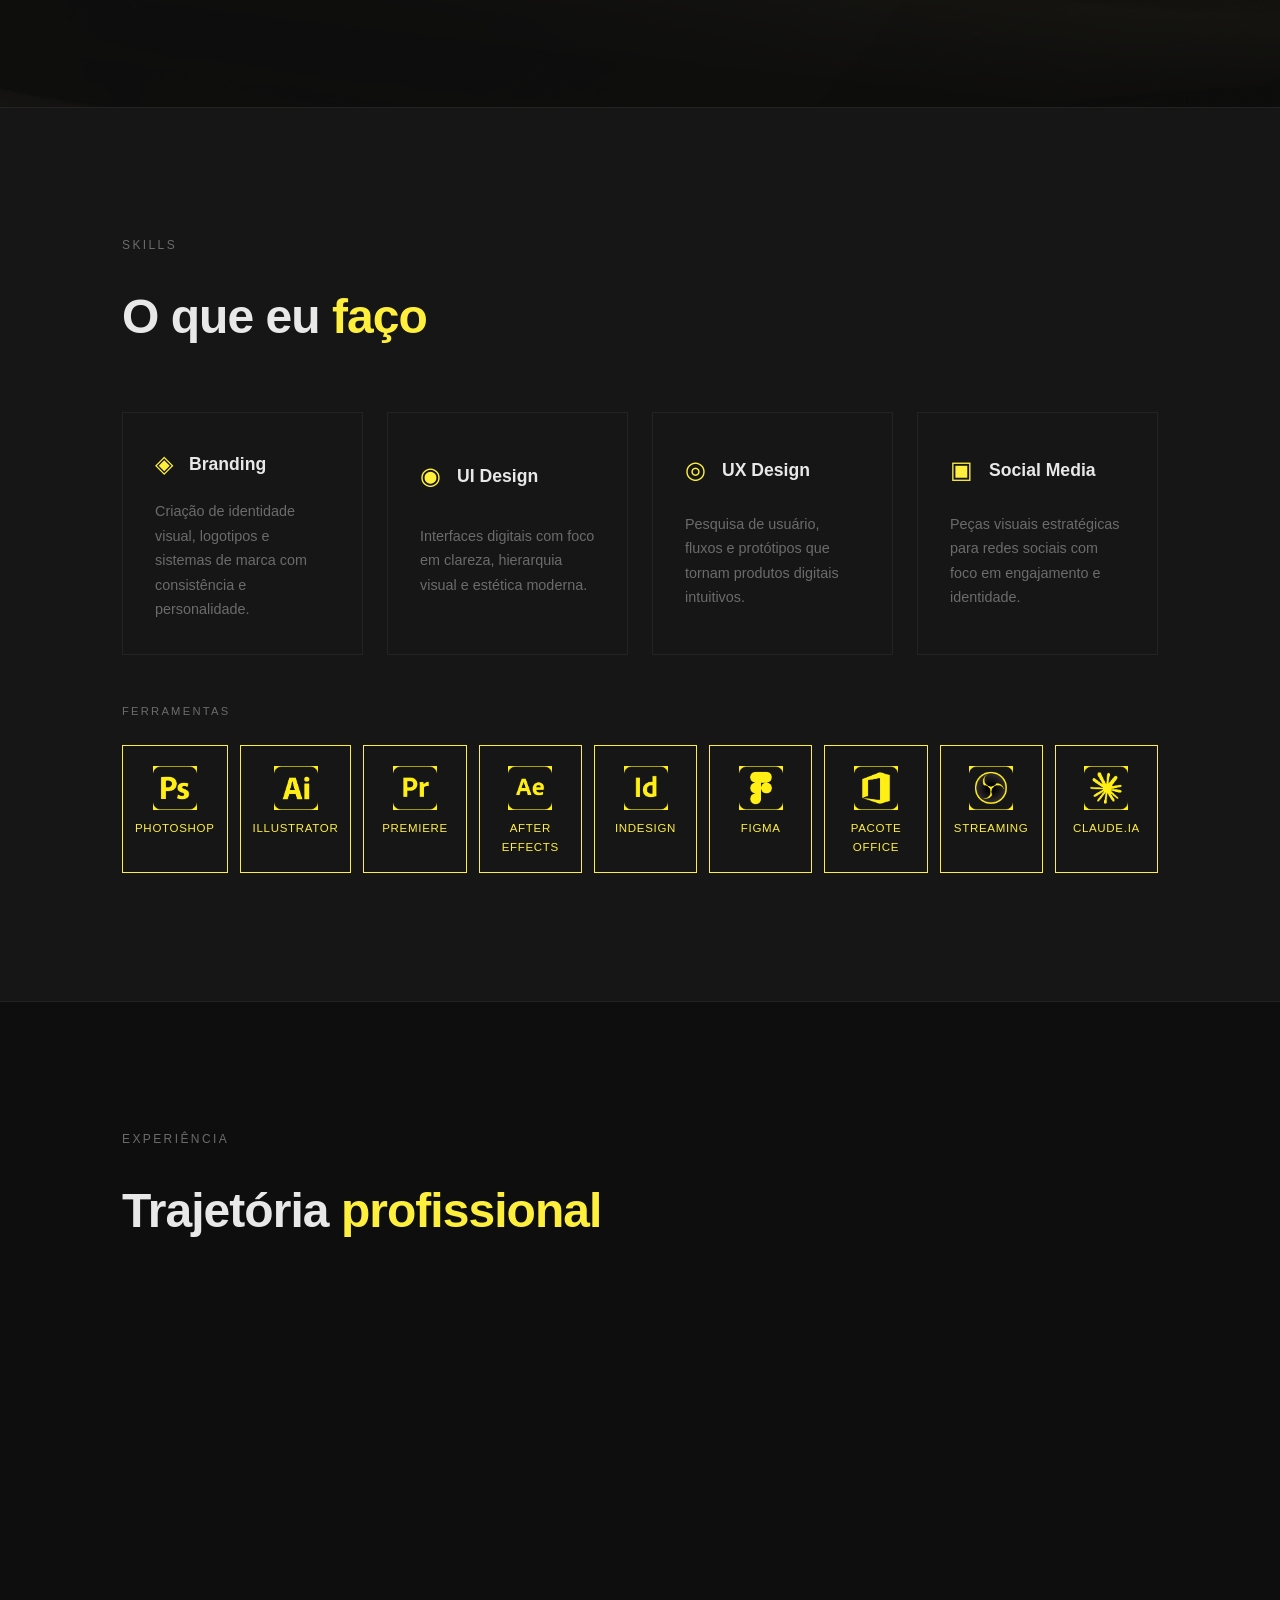
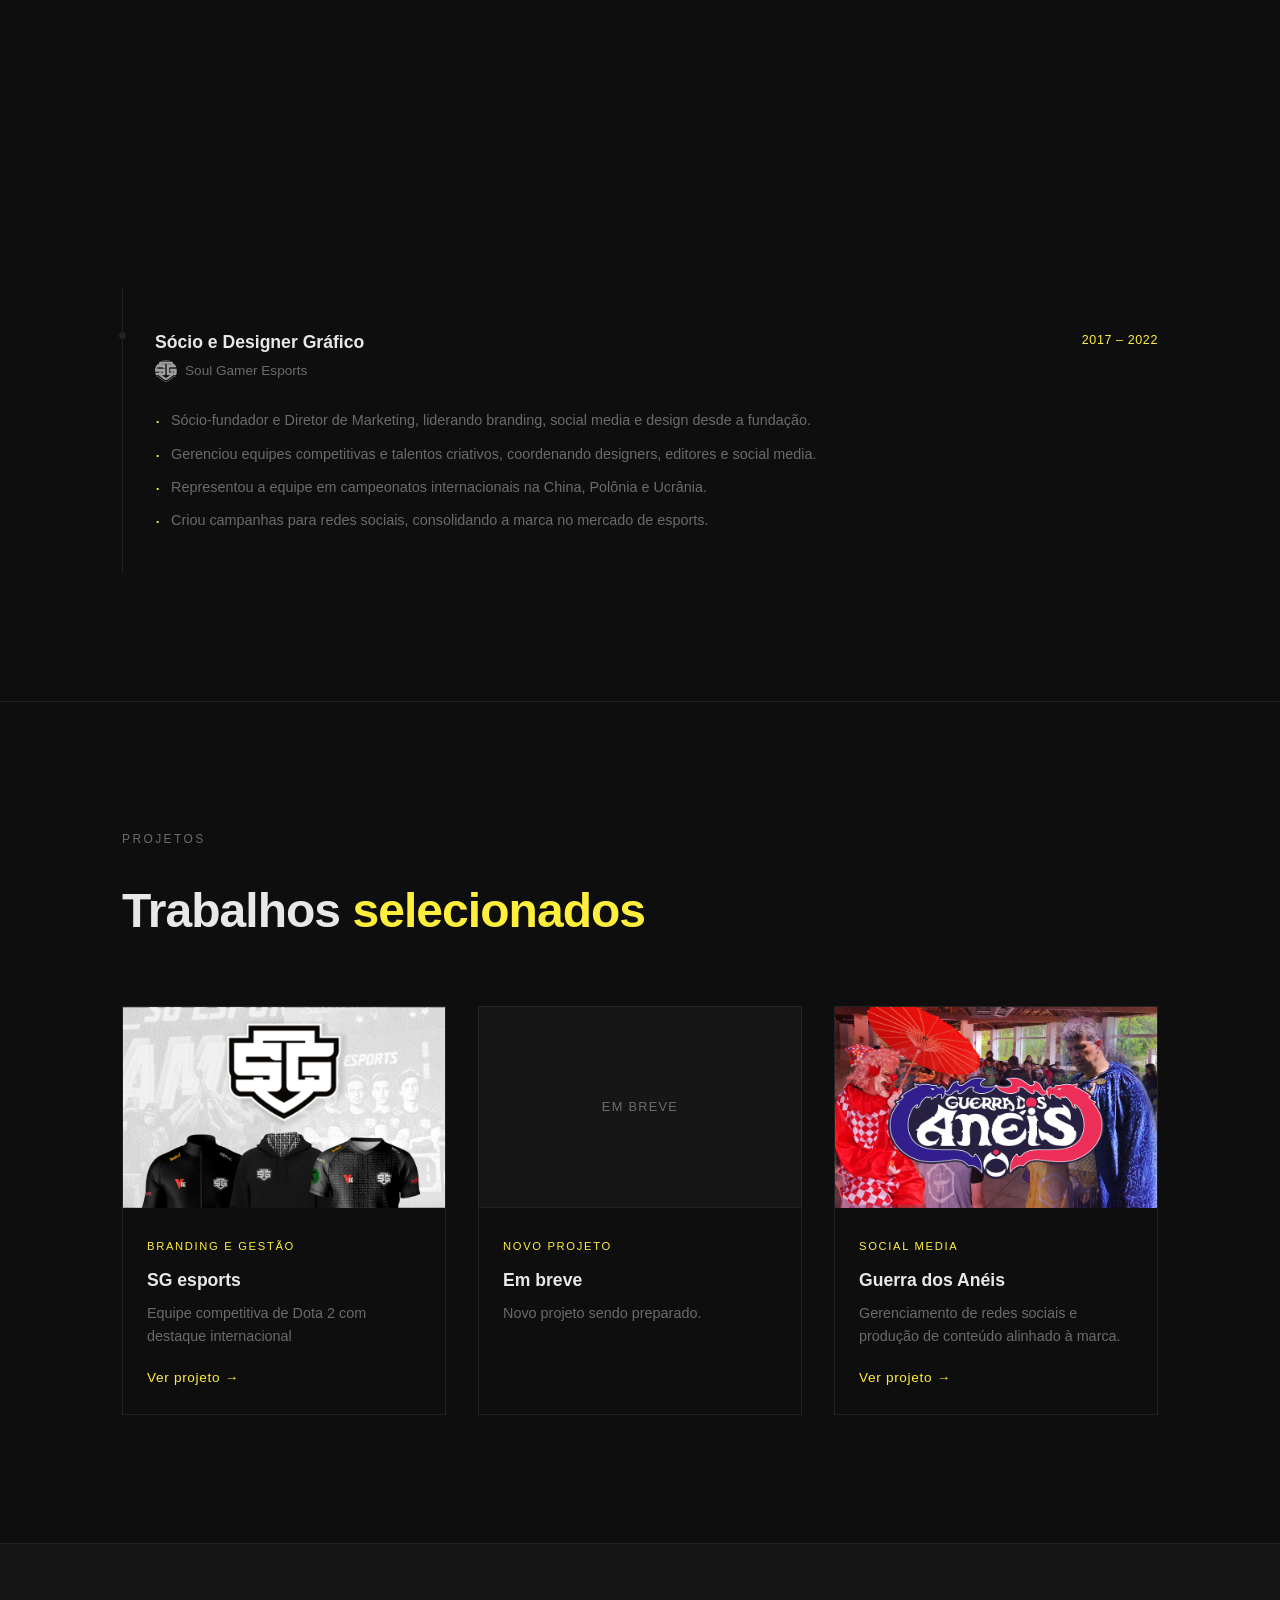
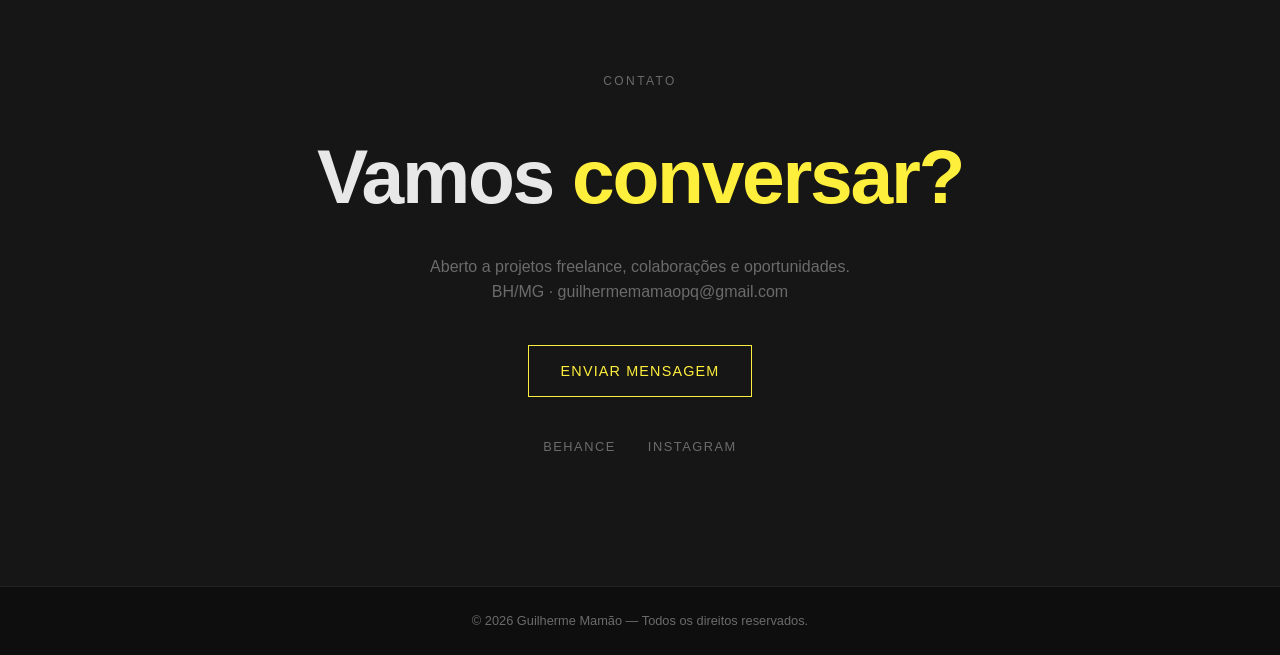
==== commit fc03a5a2: "Site base" ====
--- a/index.html
+++ b/index.html
@@ -4,6 +4,20 @@
   <meta charset="UTF-8" />
   <meta name="viewport" content="width=device-width, initial-scale=1.0" />
   <title>Guilherme Mamão — Designer</title>
+
+  <!-- Open Graph / Preview de redes sociais -->
+  <meta property="og:title" content="Guilherme Mamão — Designer Gráfico" />
+  <meta property="og:description" content="Designer gráfico com trajetória em branding, social media e gestão criativa. Baseado em BH/MG." />
+  <meta property="og:image" content="https://guilhermemamao.github.io/guimamao-portfolio/foto-perfil.png" />
+  <meta property="og:url" content="https://guilhermemamao.github.io/guimamao-portfolio" />
+  <meta property="og:type" content="website" />
+
+  <!-- Twitter/X -->
+  <meta name="twitter:card" content="summary_large_image" />
+  <meta name="twitter:title" content="Guilherme Mamão — Designer Gráfico" />
+  <meta name="twitter:description" content="Designer gráfico com trajetória em branding, social media e gestão criativa." />
+  <meta name="twitter:image" content="https://guilhermemamao.github.io/guimamao-portfolio/foto-perfil.png" />
+
   <link rel="stylesheet" href="style.css" />
 </head>
 <body>
@@ -11,6 +25,11 @@
   <!-- NAVEGAÇÃO -->
   <nav id="navbar">
     <span class="logo">GM</span>
+    <button class="nav-toggle" aria-label="Abrir menu" aria-expanded="false">
+      <span></span>
+      <span></span>
+      <span></span>
+    </button>
     <ul>
       <li><a href="#sobre">Sobre</a></li>
       <li><a href="#skills">Skills</a></li>
@@ -149,7 +168,7 @@
           <span>Photoshop</span>
         </div>
         <div class="tool-badge">
-          <div class="tool-logo"><img src="icons/illustrator.png" alt="Illustrator" /></div>
+          <div class="tool-logo"><img src="icons/llustrator.png" alt="Illustrator" /></div>
           <span>Illustrator</span>
         </div>
         <div class="tool-badge">
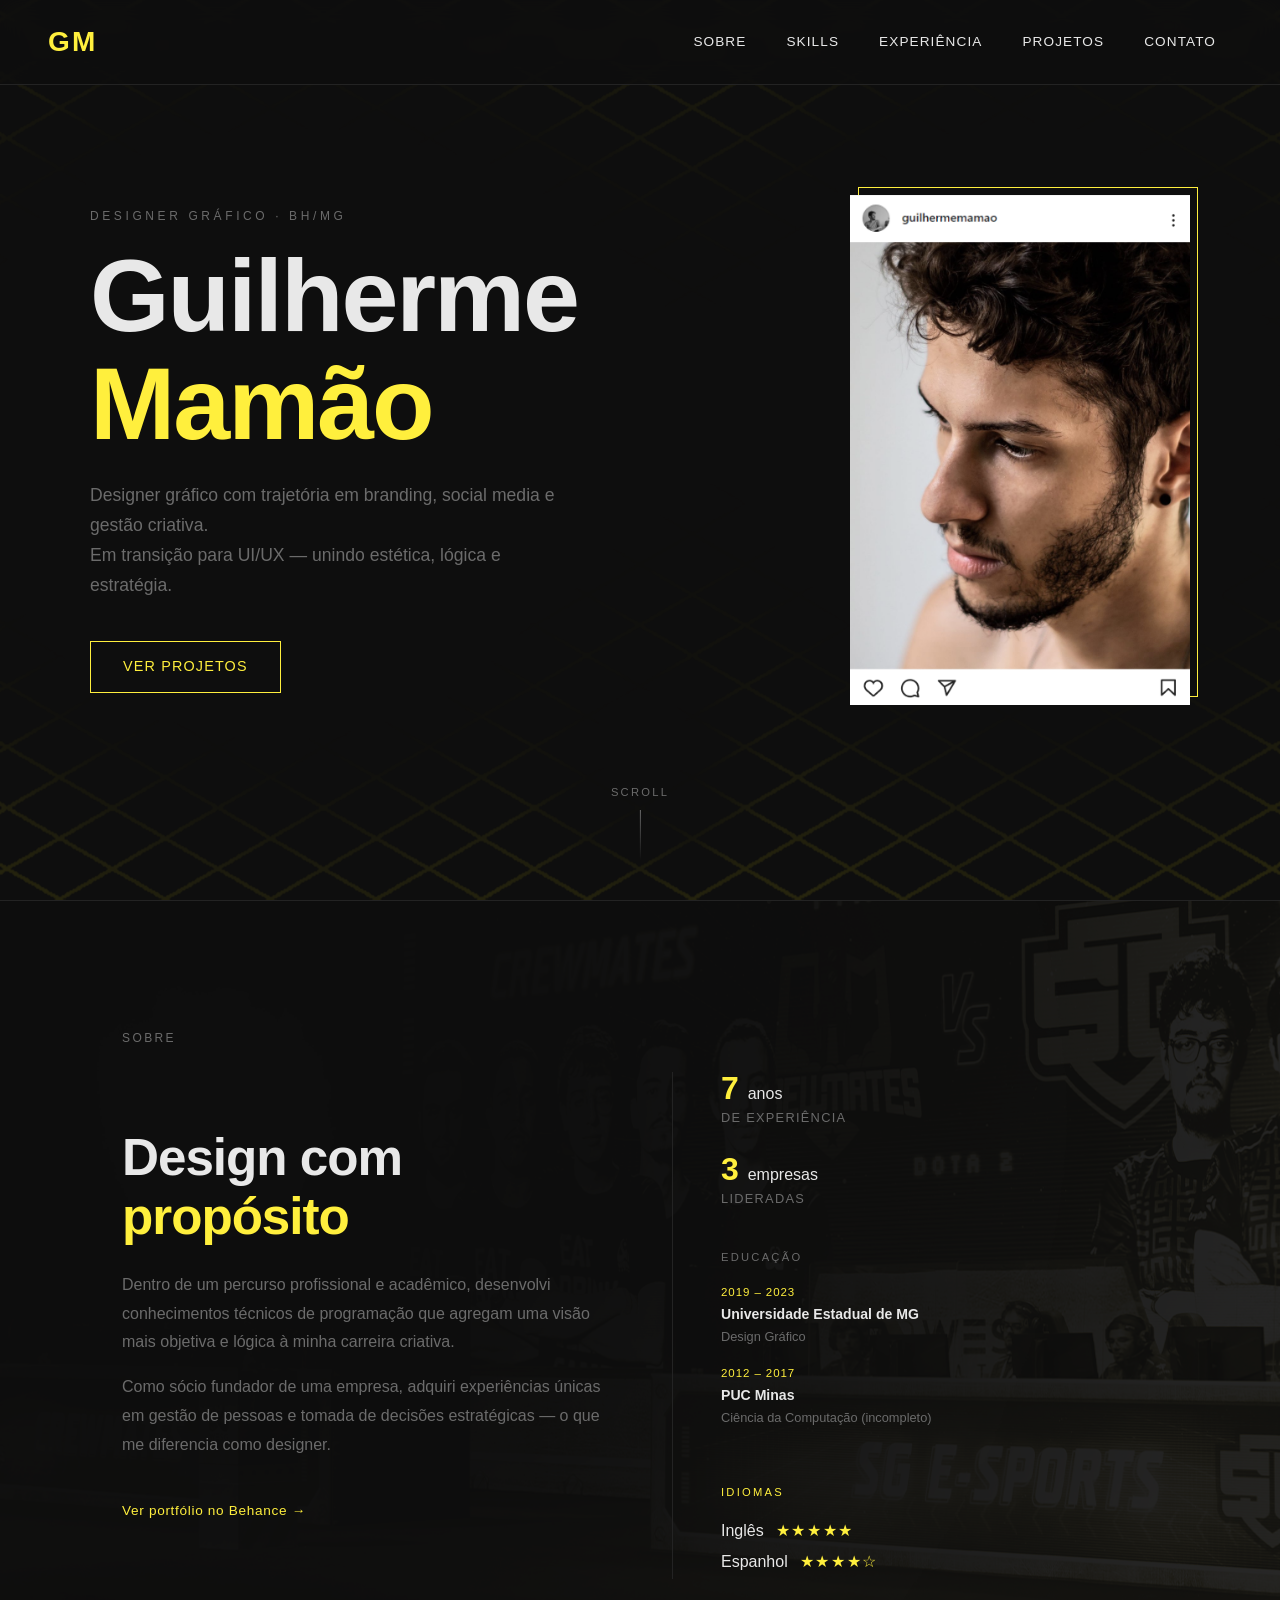
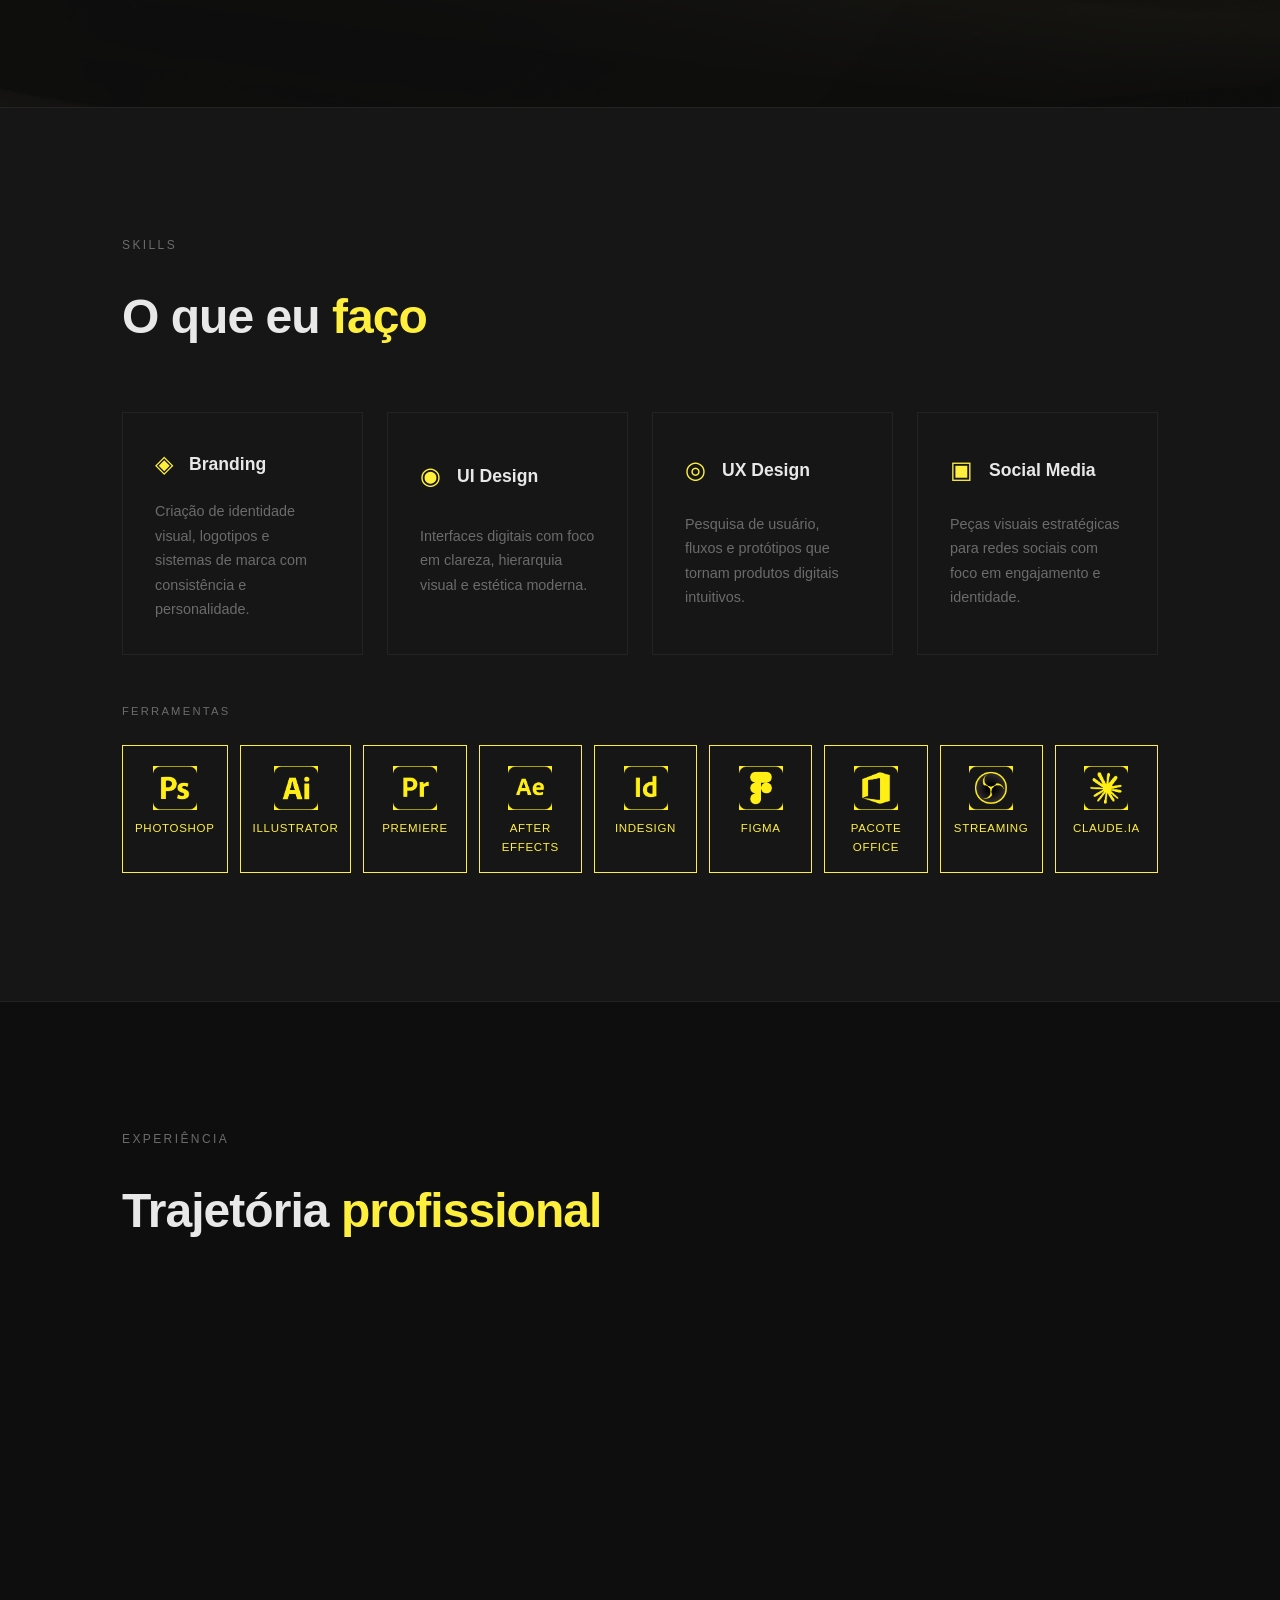
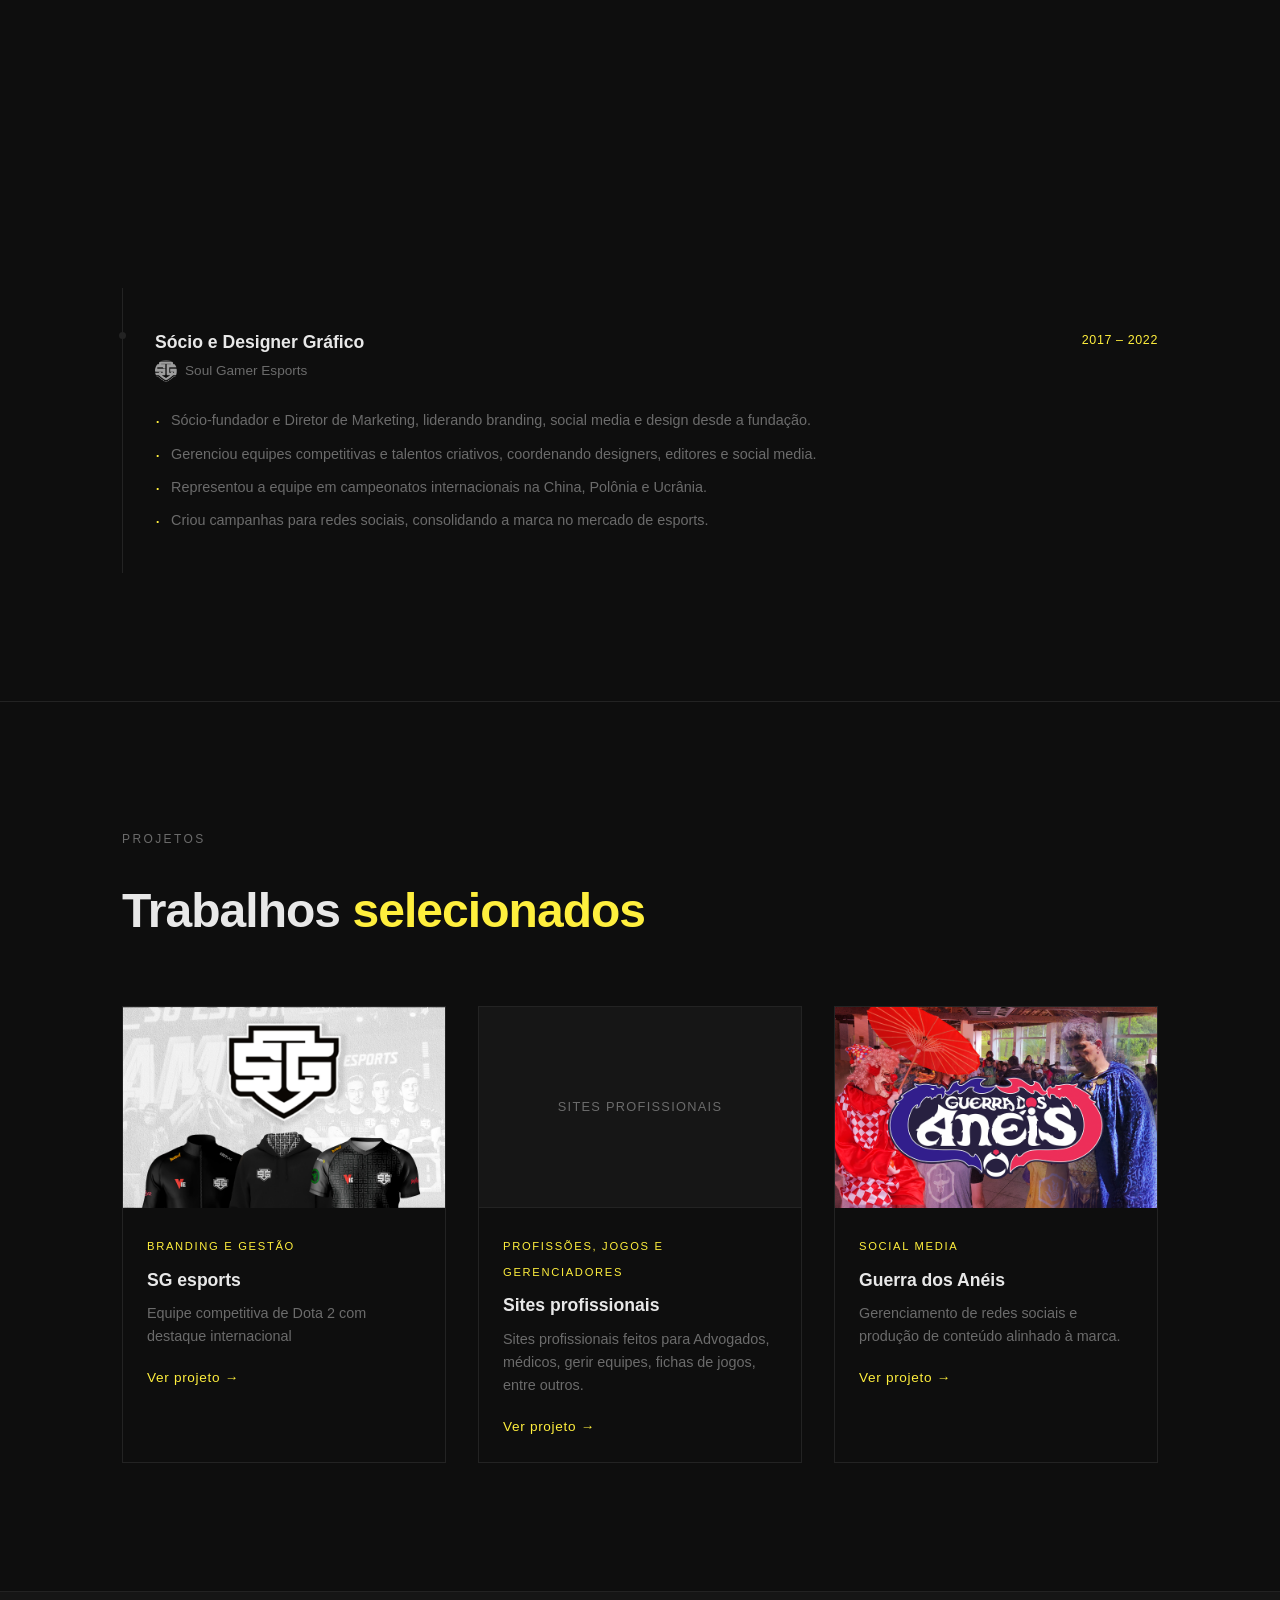
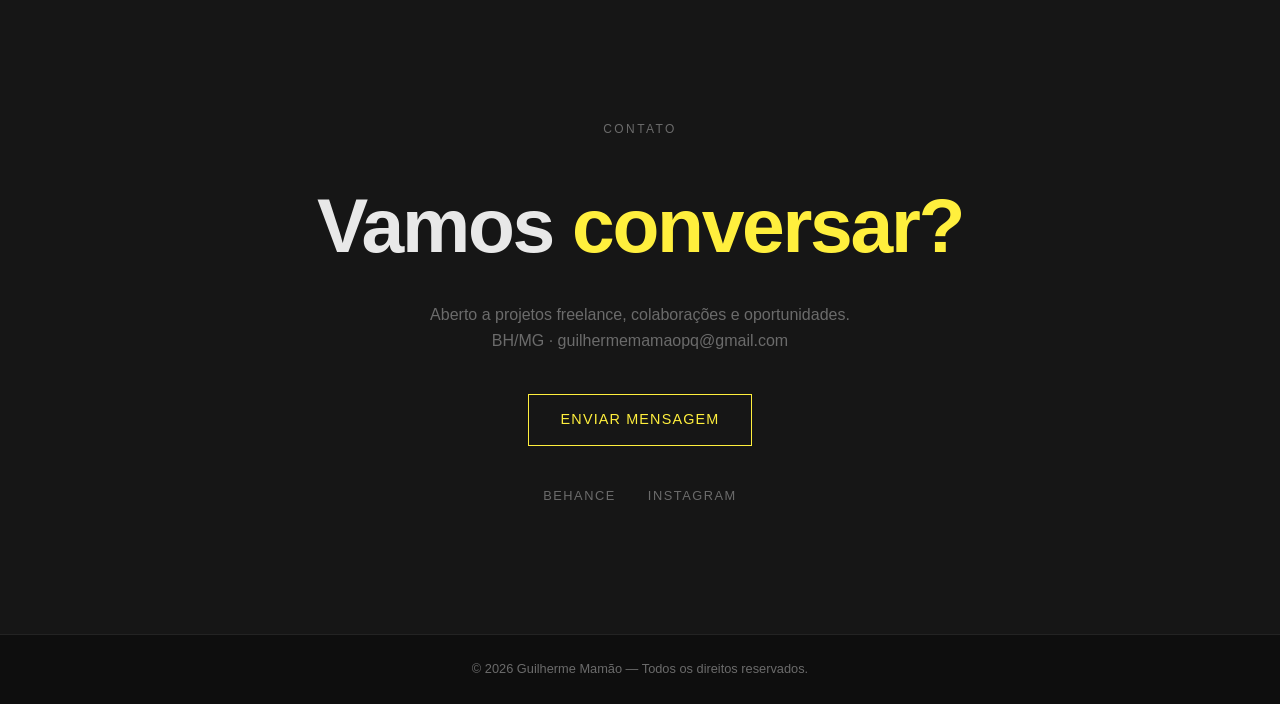
==== commit 349ed576: "Novos projetos" ====
--- a/index.html
+++ b/index.html
@@ -4,20 +4,6 @@
   <meta charset="UTF-8" />
   <meta name="viewport" content="width=device-width, initial-scale=1.0" />
   <title>Guilherme Mamão — Designer</title>
-
-  <!-- Open Graph / Preview de redes sociais -->
-  <meta property="og:title" content="Guilherme Mamão — Designer Gráfico" />
-  <meta property="og:description" content="Designer gráfico com trajetória em branding, social media e gestão criativa. Baseado em BH/MG." />
-  <meta property="og:image" content="https://guilhermemamao.github.io/guimamao-portfolio/foto-perfil.png" />
-  <meta property="og:url" content="https://guilhermemamao.github.io/guimamao-portfolio" />
-  <meta property="og:type" content="website" />
-
-  <!-- Twitter/X -->
-  <meta name="twitter:card" content="summary_large_image" />
-  <meta name="twitter:title" content="Guilherme Mamão — Designer Gráfico" />
-  <meta name="twitter:description" content="Designer gráfico com trajetória em branding, social media e gestão criativa." />
-  <meta name="twitter:image" content="https://guilhermemamao.github.io/guimamao-portfolio/foto-perfil.png" />
-
   <link rel="stylesheet" href="style.css" />
 </head>
 <body>
@@ -25,11 +11,6 @@
   <!-- NAVEGAÇÃO -->
   <nav id="navbar">
     <span class="logo">GM</span>
-    <button class="nav-toggle" aria-label="Abrir menu" aria-expanded="false">
-      <span></span>
-      <span></span>
-      <span></span>
-    </button>
     <ul>
       <li><a href="#sobre">Sobre</a></li>
       <li><a href="#skills">Skills</a></li>
@@ -295,15 +276,16 @@
           </div>
         </div>
 
-        <!-- capa: projetos/capa-p3.jpg  (proporção 16:10) — adicione quando o projeto estiver pronto -->
-        <div class="projeto-card projeto-card-breve">
+        <!-- capa: projetos/capa-sites.png  (proporção 16:10) -->
+        <div class="projeto-card">
           <div class="projeto-img placeholder">
-            <span>Em breve</span>
+            <span>Sites Profissionais</span>
           </div>
           <div class="projeto-info">
-            <span class="projeto-tag">Novo projeto</span>
-            <h3>Em breve</h3>
-            <p>Novo projeto sendo preparado.</p>
+            <span class="projeto-tag">Profissões, jogos e gerenciadores</span>
+            <h3>Sites profissionais</h3>
+            <p>Sites profissionais feitos para Advogados, médicos, gerir equipes, fichas de jogos, entre outros.</p>
+            <a href="projetos.html#projeto-sites-profissionais" class="projeto-link">Ver projeto →</a>
           </div>
         </div>
 
--- a/style.css
+++ b/style.css
@@ -931,6 +931,13 @@
   border: 1px solid var(--border);
   overflow: hidden;
   transition: border-color var(--transition);
+}
+
+a.projeto-foto-link {
+  display: block;
+  cursor: pointer;
+  text-decoration: none;
+  color: inherit;
 }
 
 .projeto-foto-card:hover {
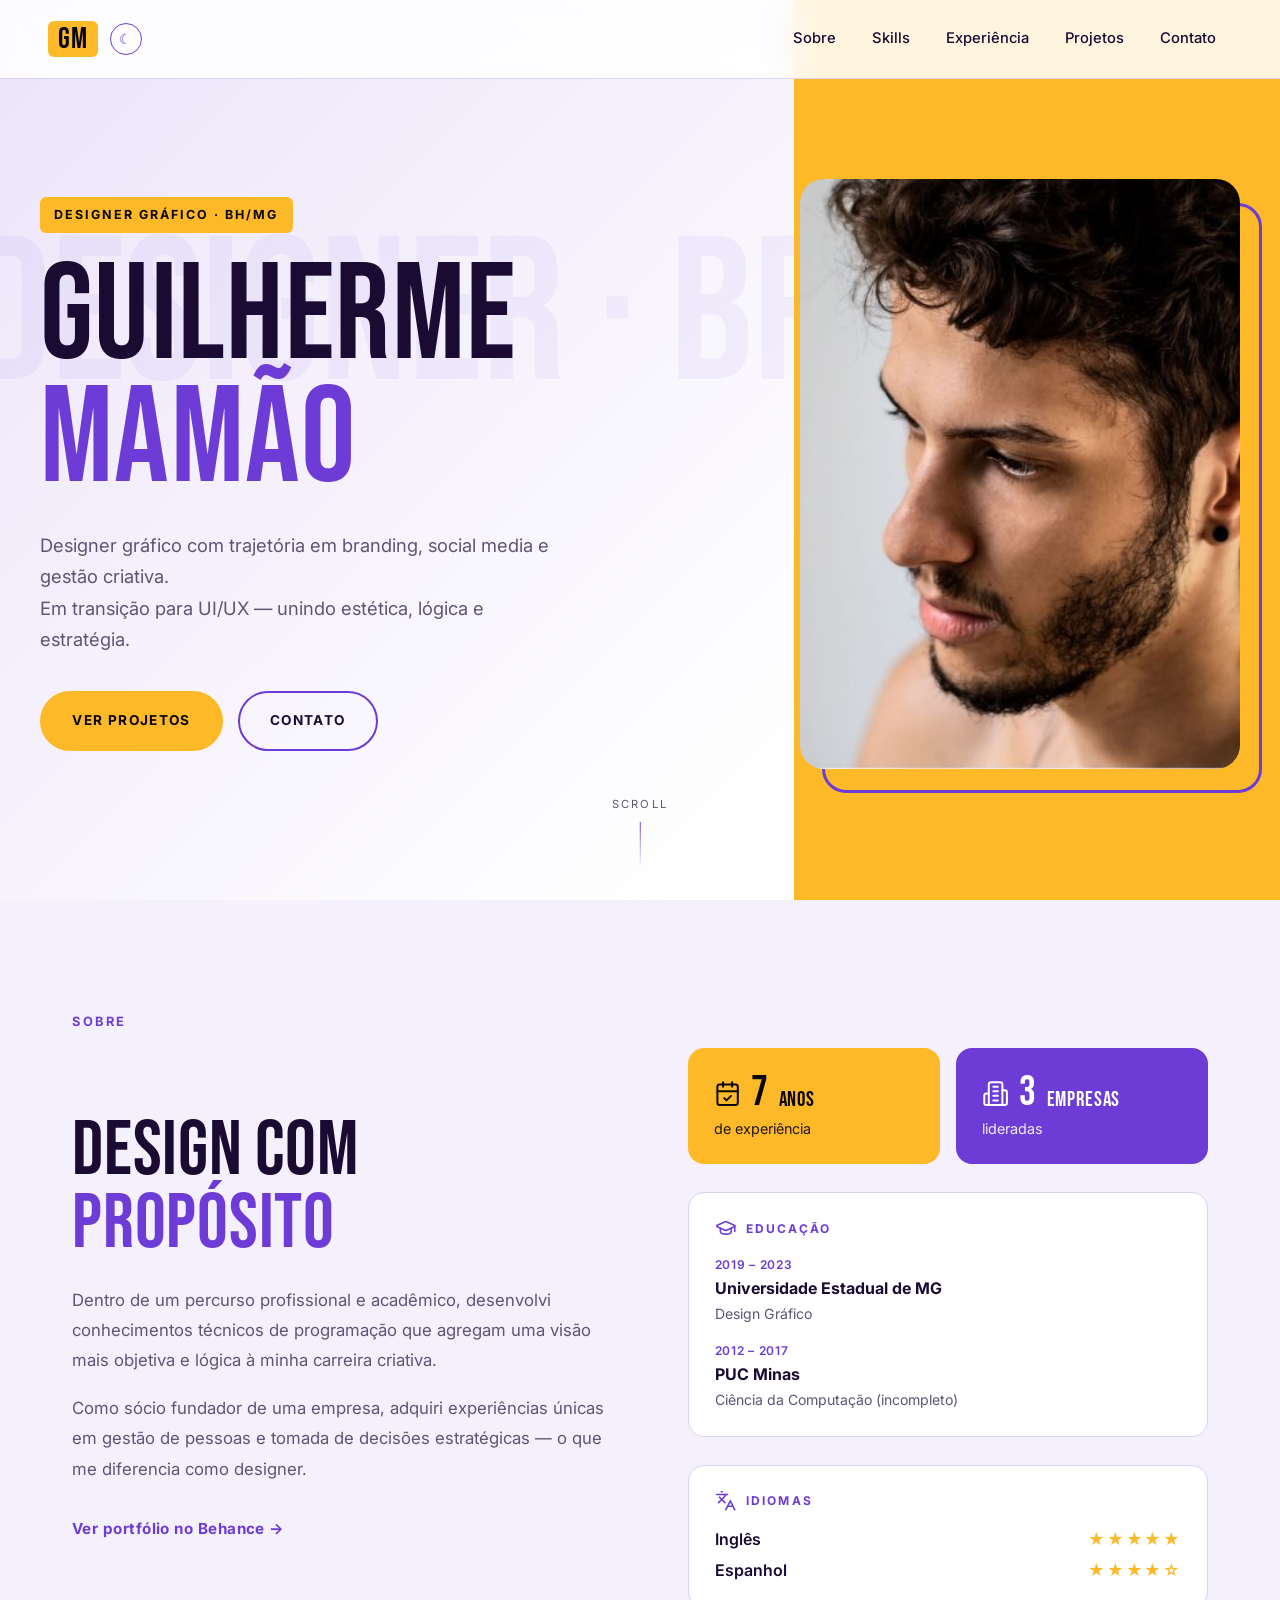
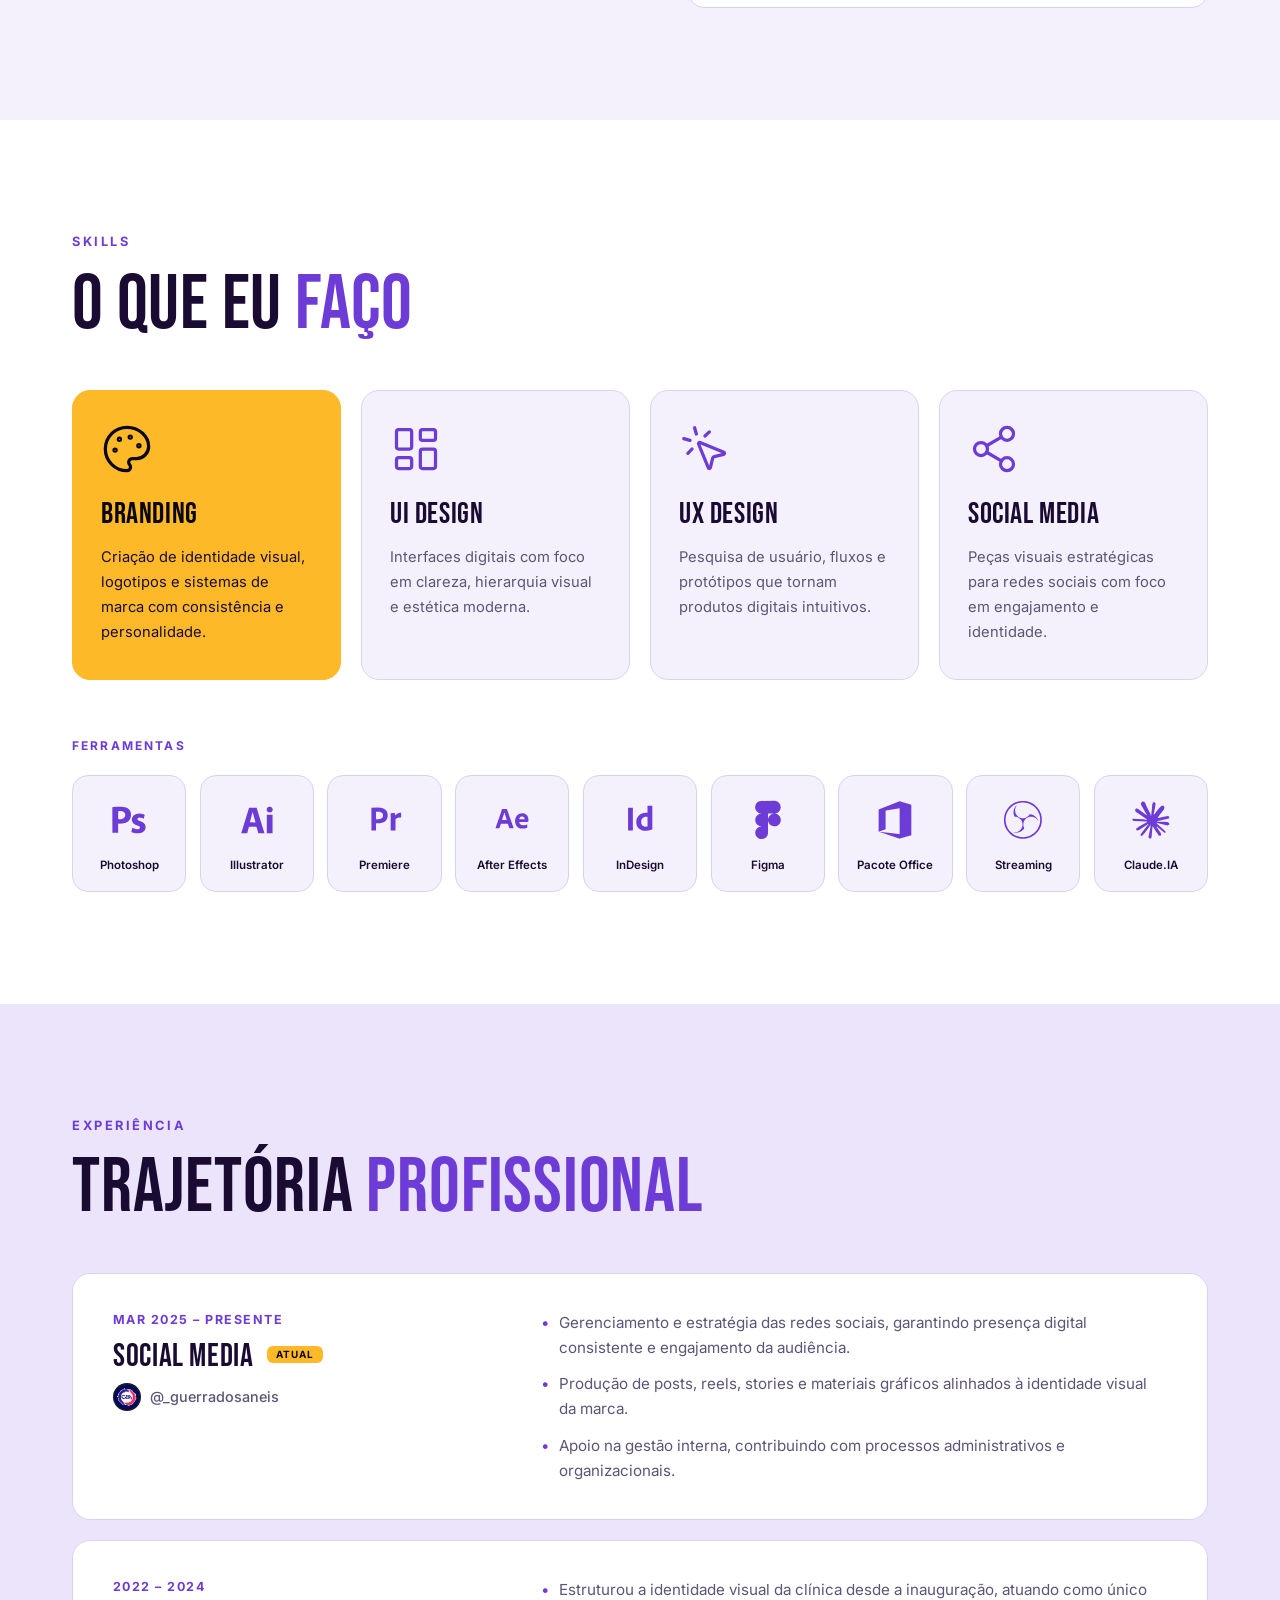
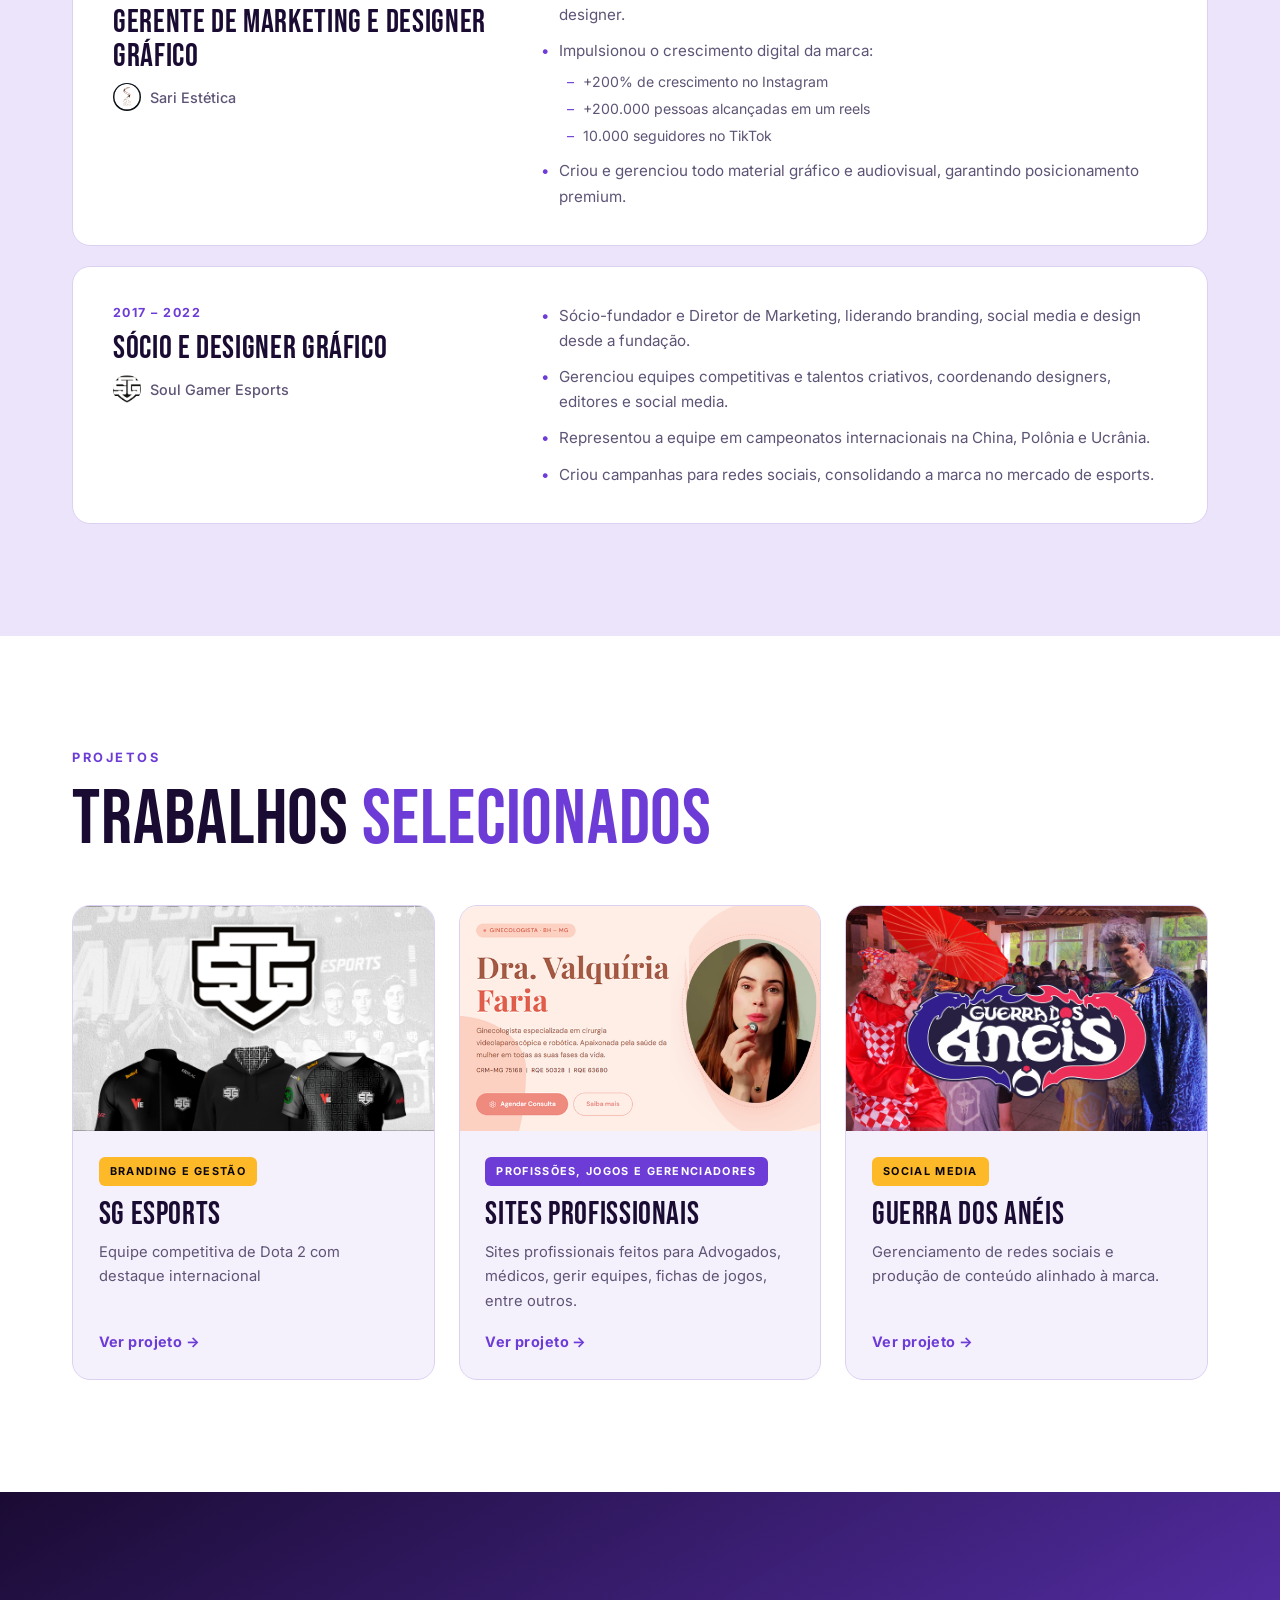
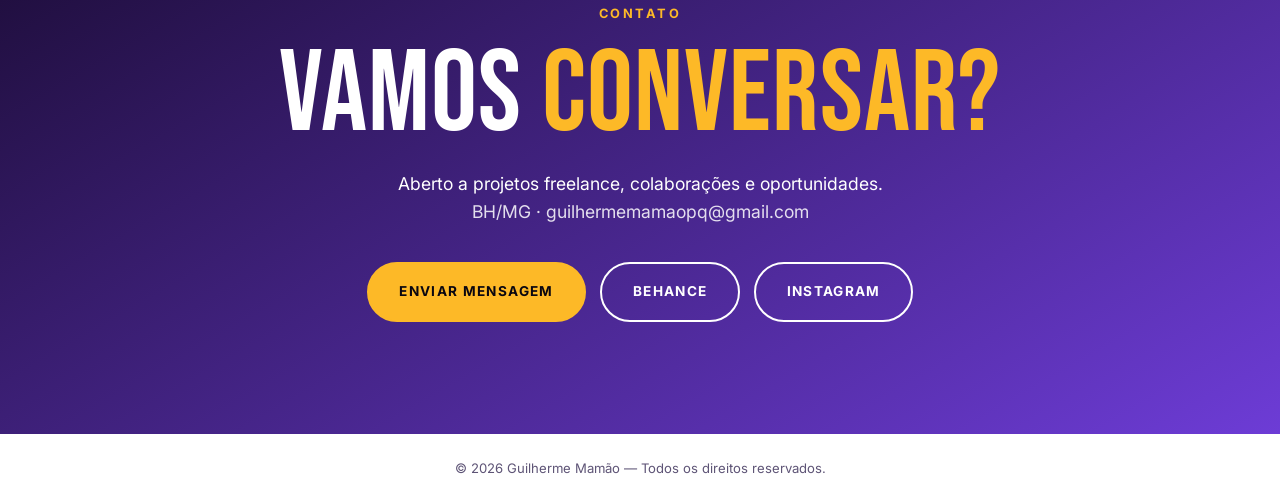
==== commit dd75b37c: "Nova identidade visual: Bebas Neue + Inter, amarelo/roxo/branco, light como padrão - Reescreve o sty" ====
--- a/index.html
+++ b/index.html
@@ -4,13 +4,44 @@
   <meta charset="UTF-8" />
   <meta name="viewport" content="width=device-width, initial-scale=1.0" />
   <title>Guilherme Mamão — Designer</title>
+
+  <!-- Open Graph / Preview de redes sociais -->
+  <meta property="og:title" content="Guilherme Mamão — Designer Gráfico" />
+  <meta property="og:description" content="Designer gráfico com trajetória em branding, social media e gestão criativa. Baseado em BH/MG." />
+  <meta property="og:image" content="https://guilhermemamao.github.io/guimamao-portfolio/foto-perfil.png" />
+  <meta property="og:url" content="https://guilhermemamao.github.io/guimamao-portfolio" />
+  <meta property="og:type" content="website" />
+
+  <!-- Twitter/X -->
+  <meta name="twitter:card" content="summary_large_image" />
+  <meta name="twitter:title" content="Guilherme Mamão — Designer Gráfico" />
+  <meta name="twitter:description" content="Designer gráfico com trajetória em branding, social media e gestão criativa." />
+  <meta name="twitter:image" content="https://guilhermemamao.github.io/guimamao-portfolio/foto-perfil.png" />
+
+  <link rel="preconnect" href="https://fonts.googleapis.com" />
+  <link rel="preconnect" href="https://fonts.gstatic.com" crossorigin />
+  <link href="https://fonts.googleapis.com/css2?family=Bebas+Neue&family=Inter:wght@400;500;600;700&display=swap" rel="stylesheet" />
   <link rel="stylesheet" href="style.css" />
+  <script>
+    (function() {
+      var t = localStorage.getItem('theme') || 'light';
+      document.documentElement.setAttribute('data-theme', t);
+    })();
+  </script>
 </head>
 <body>
 
   <!-- NAVEGAÇÃO -->
   <nav id="navbar">
-    <span class="logo">GM</span>
+    <div class="navbar-brand">
+      <span class="logo">GM</span>
+      <button class="theme-toggle" id="theme-toggle" aria-label="Ativar modo escuro">☾</button>
+    </div>
+    <button class="nav-toggle" aria-label="Abrir menu" aria-expanded="false">
+      <span></span>
+      <span></span>
+      <span></span>
+    </button>
     <ul>
       <li><a href="#sobre">Sobre</a></li>
       <li><a href="#skills">Skills</a></li>
@@ -22,9 +53,6 @@
 
   <!-- HERO -->
   <section id="hero">
-    <div class="hero-bg">
-      <img src="hero-bg.png" alt="" aria-hidden="true" />
-    </div>
     <div class="hero-inner">
       <div class="hero-content">
         <p class="hero-label">Designer Gráfico · BH/MG</p>
@@ -33,10 +61,13 @@
           Designer gráfico com trajetória em branding, social media e gestão criativa.<br />
           Em transição para UI/UX — unindo estética, lógica e estratégia.
         </p>
-        <a href="#projetos" class="btn">Ver projetos</a>
+        <div class="btn-row">
+          <a href="#projetos" class="btn">Ver projetos</a>
+          <a href="#contato" class="btn btn-outline">Contato</a>
+        </div>
       </div>
       <div class="hero-photo">
-        <img src="foto-perfil.png" alt="Guilherme Mamão" />
+        <img src="foto-perfil-hero.jpg" alt="Guilherme Mamão" />
       </div>
     </div>
     <div class="hero-scroll">
@@ -47,9 +78,6 @@
 
   <!-- SOBRE -->
   <section id="sobre">
-    <div class="sobre-bg">
-      <img src="sobre-bg.png" alt="" aria-hidden="true" />
-    </div>
     <div class="container">
       <p class="section-label">Sobre</p>
       <div class="sobre-grid">
@@ -70,17 +98,17 @@
         <div class="sobre-aside">
           <div class="sobre-info">
             <div class="info-item">
-              <span class="info-num">7 <span class="info-suffix">anos</span></span>
+              <span class="info-num"><svg class="icon" viewBox="0 0 24 24" aria-hidden="true"><path d="M8 2v4"/><path d="M16 2v4"/><rect width="18" height="18" x="3" y="4" rx="2"/><path d="M3 10h18"/><path d="m9 16 2 2 4-4"/></svg><span>7</span><span class="info-suffix">anos</span></span>
               <span class="info-label">de experiência</span>
             </div>
             <div class="info-item">
-              <span class="info-num">3 <span class="info-suffix">empresas</span></span>
+              <span class="info-num"><svg class="icon" viewBox="0 0 24 24" aria-hidden="true"><path d="M6 22V4a2 2 0 0 1 2-2h8a2 2 0 0 1 2 2v18Z"/><path d="M6 12H4a2 2 0 0 0-2 2v6a2 2 0 0 0 2 2h2"/><path d="M18 9h2a2 2 0 0 1 2 2v9a2 2 0 0 1-2 2h-2"/><path d="M10 6h4"/><path d="M10 10h4"/><path d="M10 14h4"/><path d="M10 18h4"/></svg><span>3</span><span class="info-suffix">empresas</span></span>
               <span class="info-label">lideradas</span>
             </div>
           </div>
 
           <div class="edu-block">
-            <p class="block-label">Educação</p>
+            <p class="block-label"><svg class="icon" viewBox="0 0 24 24" aria-hidden="true"><path d="M21.42 10.922a1 1 0 0 0-.019-1.838L12.83 5.18a2 2 0 0 0-1.66 0L2.6 9.08a1 1 0 0 0 0 1.832l8.57 3.908a2 2 0 0 0 1.66 0z"/><path d="M22 10v6"/><path d="M6 12.5V16a6 3 0 0 0 12 0v-3.5"/></svg>Educação</p>
             <div class="edu-item">
               <span class="edu-years">2019 – 2023</span>
               <span class="edu-school">Universidade Estadual de MG</span>
@@ -94,7 +122,7 @@
           </div>
 
           <div class="lang-block">
-            <p class="block-label">Idiomas</p>
+            <p class="block-label"><svg class="icon" viewBox="0 0 24 24" aria-hidden="true"><path d="m5 8 6 6"/><path d="m4 14 6-6 2-3"/><path d="M2 5h12"/><path d="M7 2h1"/><path d="m22 22-5-10-5 10"/><path d="M14 18h6"/></svg>Idiomas</p>
             <div class="lang-item">
               <span>Inglês</span>
               <span class="lang-stars">★★★★★</span>
@@ -117,25 +145,25 @@
       <div class="skills-grid">
 
         <div class="skill-card">
-          <span class="skill-icon">◈</span>
+          <span class="skill-icon" aria-hidden="true"><svg class="icon" viewBox="0 0 24 24" aria-hidden="true"><circle cx="13.5" cy="6.5" r=".5"/><circle cx="17.5" cy="10.5" r=".5"/><circle cx="8.5" cy="7.5" r=".5"/><circle cx="6.5" cy="12.5" r=".5"/><path d="M12 2C6.5 2 2 6.5 2 12s4.5 10 10 10c.926 0 1.648-.746 1.648-1.688 0-.437-.18-.835-.437-1.125-.29-.289-.438-.652-.438-1.125a1.64 1.64 0 0 1 1.668-1.668h1.996c3.051 0 5.555-2.503 5.555-5.554C21.965 6.012 17.461 2 12 2z"/></svg></span>
           <h3>Branding</h3>
           <p>Criação de identidade visual, logotipos e sistemas de marca com consistência e personalidade.</p>
         </div>
 
         <div class="skill-card">
-          <span class="skill-icon">◉</span>
+          <span class="skill-icon" aria-hidden="true"><svg class="icon" viewBox="0 0 24 24" aria-hidden="true"><rect width="7" height="9" x="3" y="3" rx="1"/><rect width="7" height="5" x="14" y="3" rx="1"/><rect width="7" height="9" x="14" y="12" rx="1"/><rect width="7" height="5" x="3" y="16" rx="1"/></svg></span>
           <h3>UI Design</h3>
           <p>Interfaces digitais com foco em clareza, hierarquia visual e estética moderna.</p>
         </div>
 
         <div class="skill-card">
-          <span class="skill-icon">◎</span>
+          <span class="skill-icon" aria-hidden="true"><svg class="icon" viewBox="0 0 24 24" aria-hidden="true"><path d="M14 4.1 12 6"/><path d="m5.1 8-2.9-.8"/><path d="m6 12-1.9 2"/><path d="M7.2 2.2 8 5.1"/><path d="M9.037 9.69a.498.498 0 0 1 .653-.653l11 4.5a.5.5 0 0 1-.074.949l-4.349 1.041a1 1 0 0 0-.74.739l-1.04 4.35a.5.5 0 0 1-.95.074z"/></svg></span>
           <h3>UX Design</h3>
           <p>Pesquisa de usuário, fluxos e protótipos que tornam produtos digitais intuitivos.</p>
         </div>
 
         <div class="skill-card">
-          <span class="skill-icon">▣</span>
+          <span class="skill-icon" aria-hidden="true"><svg class="icon" viewBox="0 0 24 24" aria-hidden="true"><circle cx="18" cy="5" r="3"/><circle cx="6" cy="12" r="3"/><circle cx="18" cy="19" r="3"/><line x1="8.59" x2="15.42" y1="13.51" y2="17.49"/><line x1="15.41" x2="8.59" y1="6.51" y2="10.49"/></svg></span>
           <h3>Social Media</h3>
           <p>Peças visuais estratégicas para redes sociais com foco em engajamento e identidade.</p>
         </div>
@@ -145,39 +173,39 @@
       <p class="block-label ferramentas-label">Ferramentas</p>
       <div class="tools-grid">
         <div class="tool-badge">
-          <div class="tool-logo"><img src="icons/photoshop.png" alt="Photoshop" /></div>
+          <div class="tool-logo"><img class="tool-img-light" src="icons/svg/light/photoshop.svg" alt="Photoshop" /><img class="tool-img-dark" src="icons/svg/dark/photoshop.svg" alt="" aria-hidden="true" /></div>
           <span>Photoshop</span>
         </div>
         <div class="tool-badge">
-          <div class="tool-logo"><img src="icons/llustrator.png" alt="Illustrator" /></div>
+          <div class="tool-logo"><img class="tool-img-light" src="icons/svg/light/illustrator.svg" alt="Illustrator" /><img class="tool-img-dark" src="icons/svg/dark/illustrator.svg" alt="" aria-hidden="true" /></div>
           <span>Illustrator</span>
         </div>
         <div class="tool-badge">
-          <div class="tool-logo"><img src="icons/premiere.png" alt="Premiere" /></div>
+          <div class="tool-logo"><img class="tool-img-light" src="icons/svg/light/premiere.svg" alt="Premiere" /><img class="tool-img-dark" src="icons/svg/dark/premiere.svg" alt="" aria-hidden="true" /></div>
           <span>Premiere</span>
         </div>
         <div class="tool-badge">
-          <div class="tool-logo"><img src="icons/After efects.png" alt="After Effects" /></div>
+          <div class="tool-logo"><img class="tool-img-light" src="icons/svg/light/after-effects.svg" alt="After Effects" /><img class="tool-img-dark" src="icons/svg/dark/after-effects.svg" alt="" aria-hidden="true" /></div>
           <span>After Effects</span>
         </div>
         <div class="tool-badge">
-          <div class="tool-logo"><img src="icons/indesign.png" alt="InDesign" /></div>
+          <div class="tool-logo"><img class="tool-img-light" src="icons/svg/light/indesign.svg" alt="InDesign" /><img class="tool-img-dark" src="icons/svg/dark/indesign.svg" alt="" aria-hidden="true" /></div>
           <span>InDesign</span>
         </div>
         <div class="tool-badge">
-          <div class="tool-logo"><img src="icons/Figma.png" alt="Figma" /></div>
+          <div class="tool-logo"><img class="tool-img-light" src="icons/svg/light/figma.svg" alt="Figma" /><img class="tool-img-dark" src="icons/svg/dark/figma.svg" alt="" aria-hidden="true" /></div>
           <span>Figma</span>
         </div>
         <div class="tool-badge">
-          <div class="tool-logo"><img src="icons/Pacote Office.png" alt="Pacote Office" /></div>
+          <div class="tool-logo"><img class="tool-img-light" src="icons/svg/light/office.svg" alt="Pacote Office" /><img class="tool-img-dark" src="icons/svg/dark/office.svg" alt="" aria-hidden="true" /></div>
           <span>Pacote Office</span>
         </div>
         <div class="tool-badge">
-          <div class="tool-logo"><img src="icons/Streaming.png" alt="Streaming" /></div>
+          <div class="tool-logo"><img class="tool-img-light" src="icons/svg/light/streaming.svg" alt="Streaming" /><img class="tool-img-dark" src="icons/svg/dark/streaming.svg" alt="" aria-hidden="true" /></div>
           <span>Streaming</span>
         </div>
         <div class="tool-badge">
-          <div class="tool-logo"><img src="icons/Claude.IA.png" alt="Claude.IA" /></div>
+          <div class="tool-logo"><img class="tool-img-light" src="icons/svg/light/claude.svg" alt="Claude.IA" /><img class="tool-img-dark" src="icons/svg/dark/claude.svg" alt="" aria-hidden="true" /></div>
           <span>Claude.IA</span>
         </div>
       </div>
@@ -278,8 +306,8 @@
 
         <!-- capa: projetos/capa-sites.png  (proporção 16:10) -->
         <div class="projeto-card">
-          <div class="projeto-img placeholder">
-            <span>Sites Profissionais</span>
+          <div class="projeto-img">
+            <img src="projetos/p3-01.png" alt="Sites profissionais" />
           </div>
           <div class="projeto-info">
             <span class="projeto-tag">Profissões, jogos e gerenciadores</span>
@@ -315,10 +343,10 @@
         Aberto a projetos freelance, colaborações e oportunidades.<br />
         <span class="contato-local">BH/MG · guilhermemamaopq@gmail.com</span>
       </p>
-      <a href="https://wa.me/5531993179053?text=Ola%20Guilherme%2C%20adorei%20seu%20portf%C3%B3ilio%20digital%2C%20podemos%20conversar%3F" target="_blank" class="btn">Enviar mensagem</a>
       <div class="social-links">
-        <a href="https://www.behance.net/guilhermemamo" target="_blank">Behance</a>
-        <a href="https://instagram.com/guilhermemamao" target="_blank">Instagram</a>
+        <a href="https://wa.me/5531993179053?text=Ola%20Guilherme%2C%20adorei%20seu%20portf%C3%B3ilio%20digital%2C%20podemos%20conversar%3F" target="_blank" class="btn">Enviar mensagem</a>
+        <a href="https://www.behance.net/guilhermemamo" target="_blank" class="btn btn-outline-light">Behance</a>
+        <a href="https://instagram.com/guilhermemamao" target="_blank" class="btn btn-outline-light">Instagram</a>
       </div>
     </div>
   </section>
--- a/style.css
+++ b/style.css
@@ -1,5 +1,8 @@
 /* ===========================
    RESET & VARIÁVEIS
+   Identidade: amarelo, roxo e branco.
+   Padrão do site = LIGHT. O Dark é ativado pelo botão do menu (data-theme="dark").
+   Fontes: Bebas Neue (títulos e números grandes) + Inter (todo o resto).
 =========================== */
 *, *::before, *::after {
   margin: 0;
@@ -8,15 +11,50 @@
 }
 
 :root {
-  --bg:        #0e0e0e;
-  --surface:   #161616;
-  --border:    #232323;
-  --text:      #e8e8e8;
-  --muted:     #6b6b6b;
-  --accent:    #ffef3d;   /* verde-limão — troque aqui para mudar a cor de destaque */
-  --font:      'Inter', 'Segoe UI', sans-serif;
-  --max-w:     1100px;
-  --transition: 0.3s ease;
+  /* LIGHT MODE (padrão) */
+  --bg:             #ffffff;
+  --surface:        #f5f1fc;
+  --surface-alt:    #ece4fa;
+  --border:         #dcd1f2;
+  --text:           #1a0b33;
+  --muted:          #5e5476;
+  --accent:         #6d3cd6;      /* cor de destaque em textos: roxo no light, amarelo no dark */
+  --text-on-accent: #0a0710;      /* texto sobre fundo amarelo — sempre escuro */
+  --navbar-bg:      rgba(255, 255, 255, 0.85);
+  --navbar-scrolled:rgba(255, 255, 255, 0.97);
+  --navbar-mobile:  #ffffff;
+  --hero-bg:        linear-gradient(135deg, #ece4fa 0%, #ffffff 72%);
+  --ghost:          rgba(109, 60, 214, 0.06);
+
+  /* Cores fixas da marca (iguais nos dois temas) */
+  --yellow:         #fdb927;
+  --yellow-soft:    #ffd76a;
+  --purple:         #6d3cd6;
+  --purple-deep:    #3b1a73;
+  --night:          #1a0b33;
+  --ink:            #0a0710;
+
+  --font:           'Inter', 'Segoe UI', sans-serif;
+  --font-display:   'Bebas Neue', 'Inter', sans-serif;
+  --max-w:          1200px;
+  --radius:         18px;
+  --transition:     0.3s ease;
+}
+
+/* DARK MODE */
+[data-theme="dark"] {
+  --bg:             #0a0710;
+  --surface:        #151020;
+  --surface-alt:    #1a0b33;
+  --border:         #3b1a73;
+  --text:           #ffffff;
+  --muted:          #b9b2c9;
+  --accent:         #fdb927;
+  --navbar-bg:      rgba(10, 7, 16, 0.8);
+  --navbar-scrolled:rgba(10, 7, 16, 0.96);
+  --navbar-mobile:  #0a0710;
+  --hero-bg:        linear-gradient(160deg, #3b1a73 0%, #0a0710 62%);
+  --ghost:          rgba(255, 255, 255, 0.07);
 }
 
 html {
@@ -30,6 +68,7 @@
   font-size: 16px;
   line-height: 1.6;
   -webkit-font-smoothing: antialiased;
+  transition: background-color var(--transition), color var(--transition);
 }
 
 a {
@@ -51,28 +90,83 @@
 }
 
 .section-label {
-  font-size: 0.75rem;
+  font-size: 0.8rem;
+  font-weight: 700;
   letter-spacing: 0.2em;
   text-transform: uppercase;
-  color: var(--muted);
-  margin-bottom: 1.5rem;
-}
-
+  color: var(--accent);
+  margin-bottom: 1rem;
+}
+
+/* Títulos grandes: Bebas Neue */
+h1, h2 {
+  font-family: var(--font-display);
+  font-weight: 400;
+  text-transform: uppercase;
+  letter-spacing: 0.01em;
+}
+
+.icon {
+  width: 1em;
+  height: 1em;
+  fill: none;
+  stroke: currentColor;
+  stroke-width: 1.75;
+  stroke-linecap: round;
+  stroke-linejoin: round;
+  flex-shrink: 0;
+}
+
+/* Botões */
 .btn {
   display: inline-block;
-  padding: 0.85rem 2rem;
-  border: 1px solid var(--accent);
-  color: var(--accent);
-  font-size: 0.9rem;
-  letter-spacing: 0.08em;
-  text-transform: uppercase;
-  transition: background var(--transition), color var(--transition);
+  padding: 1.05rem 1.9rem;
+  border-radius: 999px;
+  background: var(--yellow);
+  border: 2px solid var(--yellow);
+  color: var(--ink);
+  font-size: 0.85rem;
+  font-weight: 700;
+  letter-spacing: 0.1em;
+  text-transform: uppercase;
+  transition: background var(--transition), border-color var(--transition), color var(--transition), transform var(--transition);
   cursor: pointer;
 }
 
 .btn:hover {
-  background: var(--accent);
-  color: var(--bg);
+  background: var(--yellow-soft);
+  border-color: var(--yellow-soft);
+  transform: translateY(-2px);
+}
+
+.btn-outline {
+  background: transparent;
+  border-color: var(--purple);
+  color: var(--text);
+}
+
+.btn-outline:hover {
+  background: var(--purple);
+  border-color: var(--purple);
+  color: #fff;
+}
+
+.btn-outline-light {
+  background: transparent;
+  border-color: #fff;
+  color: #fff;
+}
+
+.btn-outline-light:hover {
+  background: #fff;
+  border-color: #fff;
+  color: var(--night);
+}
+
+.btn-row {
+  display: flex;
+  flex-wrap: wrap;
+  gap: 0.9rem;
 }
 
 /* ===========================
@@ -87,24 +181,28 @@
   display: flex;
   align-items: center;
   justify-content: space-between;
-  padding: 1.5rem 3rem;
-  background: rgba(14, 14, 14, 0.75);
+  padding: 1.25rem 3rem;
+  background: var(--navbar-bg);
   backdrop-filter: blur(14px);
   border-bottom: 1px solid var(--border);
   transition: background var(--transition), padding var(--transition);
 }
 
 #navbar.scrolled {
-  background: rgba(14, 14, 14, 0.96);
-  padding: 1rem 3rem;
+  background: var(--navbar-scrolled);
+  padding: 0.85rem 3rem;
 }
 
 .logo {
-  font-size: 1.75rem;
-  font-weight: 700;
-  letter-spacing: 0.08em;
-  color: var(--accent);
-  line-height: 1;
+  display: inline-block;
+  font-family: var(--font-display);
+  font-size: 1.9rem;
+  letter-spacing: 0.04em;
+  color: var(--ink);
+  background: var(--yellow);
+  border-radius: 6px;
+  padding: 0.1rem 0.6rem 0;
+  line-height: 1.15;
   transition: transform var(--transition);
 }
 
@@ -115,22 +213,21 @@
 #navbar ul {
   list-style: none;
   display: flex;
-  gap: 0.5rem;
+  gap: 0.25rem;
 }
 
 #navbar ul a {
   display: inline-block;
-  font-size: 0.85rem;
-  letter-spacing: 0.08em;
-  text-transform: uppercase;
+  font-size: 0.92rem;
+  font-weight: 500;
   color: var(--text);
   padding: 0.45rem 1rem;
-  transition: background var(--transition), color var(--transition);
+  border-radius: 999px;
+  transition: color var(--transition), background var(--transition);
 }
 
 #navbar ul a:hover {
-  background: var(--accent);
-  color: var(--bg);
+  color: var(--accent);
 }
 
 /* ===========================
@@ -140,24 +237,42 @@
   min-height: 100vh;
   display: flex;
   align-items: center;
-  padding: 0 2.5rem;
+  padding: 6rem 2.5rem 3rem;
   position: relative;
   overflow: hidden;
-}
-
-.hero-bg {
+  background: var(--hero-bg);
+}
+
+/* Bloco amarelo atrás da foto (só no light) */
+#hero::after {
+  content: '';
   position: absolute;
-  inset: 0;
+  top: 0;
+  right: 0;
+  bottom: 0;
+  width: 38%;
+  background: var(--yellow);
+  z-index: 0;
+}
+
+[data-theme="dark"] #hero::after {
+  display: none;
+}
+
+/* Texto fantasma ao fundo */
+#hero::before {
+  content: 'Designer · Branding · Social Media · UI/UX · Designer · Branding';
+  position: absolute;
+  left: -2rem;
+  top: 24%;
+  white-space: nowrap;
+  font-family: var(--font-display);
+  font-size: clamp(8rem, 16vw, 14rem);
+  line-height: 1;
+  text-transform: uppercase;
+  color: var(--ghost);
   z-index: 0;
   pointer-events: none;
-}
-
-.hero-bg img {
-  width: 100%;
-  height: 100%;
-  object-fit: cover;
-  object-position: center;
-  opacity: 0.12;
 }
 
 .hero-inner,
@@ -186,54 +301,57 @@
 }
 
 .hero-photo img {
-  width: 340px;
-  height: 510px;
+  width: 440px;
+  height: 590px;
   object-fit: cover;
-  object-position: center top;
+  object-position: center;
   display: block;
-  filter: grayscale(20%);
-  transition: filter var(--transition);
+  border-radius: 24px;
 }
 
 .hero-photo::before {
   content: '';
   position: absolute;
-  inset: -8px -8px 8px 8px;
-  border: 1px solid var(--accent);
+  inset: 24px -22px -24px 22px;
+  border: 3px solid var(--purple);
+  border-radius: 24px;
   z-index: -1;
 }
 
-.hero-photo:hover img {
-  filter: grayscale(0%);
-}
-
 .hero-label {
-  font-size: 0.75rem;
-  letter-spacing: 0.3em;
-  text-transform: uppercase;
+  display: inline-block;
+  background: var(--yellow);
+  color: var(--ink);
+  border-radius: 6px;
+  font-size: 0.78rem;
+  font-weight: 700;
+  letter-spacing: 0.16em;
+  text-transform: uppercase;
+  padding: 0.5rem 0.9rem;
+  margin-bottom: 1.5rem;
+}
+
+#hero h1 {
+  font-size: clamp(5rem, 11vw, 8.5rem);
+  line-height: 0.9;
+  margin-bottom: 1.75rem;
+}
+
+.hero-desc {
+  font-size: 1.15rem;
   color: var(--muted);
-  margin-bottom: 1rem;
-}
-
-#hero h1 {
-  font-size: clamp(3.5rem, 8vw, 7rem);
-  font-weight: 700;
-  line-height: 1.05;
-  margin-bottom: 1.5rem;
-  letter-spacing: -0.02em;
-}
-
-.hero-desc {
-  font-size: 1.1rem;
-  color: var(--muted);
-  max-width: 480px;
-  margin-bottom: 2.5rem;
+  max-width: 520px;
+  margin-bottom: 2.25rem;
   line-height: 1.7;
+}
+
+[data-theme="dark"] .hero-desc {
+  color: var(--text);
 }
 
 .hero-scroll {
   position: absolute;
-  bottom: 2.5rem;
+  bottom: 2rem;
   left: 50%;
   transform: translateX(-50%);
   display: flex;
@@ -251,8 +369,8 @@
 
 .scroll-line {
   width: 1px;
-  height: 50px;
-  background: linear-gradient(to bottom, var(--muted), transparent);
+  height: 46px;
+  background: linear-gradient(to bottom, var(--purple), transparent);
   animation: scroll-pulse 2s ease-in-out infinite;
 }
 
@@ -265,116 +383,125 @@
    SOBRE
 =========================== */
 #sobre {
-  padding: 8rem 0;
-  border-top: 1px solid var(--border);
+  padding: 7rem 0;
+  background: var(--surface);
   position: relative;
   overflow: hidden;
 }
 
-.sobre-bg {
-  position: absolute;
-  inset: 0;
-  z-index: 0;
-  pointer-events: none;
-}
-
-.sobre-bg img {
-  width: 100%;
-  height: 100%;
-  object-fit: cover;
-  object-position: center;
-  opacity: 0.12;
-}
-
-#sobre .container {
-  position: relative;
-  z-index: 1;
-}
-
 .sobre-grid {
   display: grid;
-  grid-template-columns: 1fr 1fr;
-  gap: 4rem;
+  grid-template-columns: 1fr 520px;
+  gap: 5rem;
   align-items: center;
 }
 
 .sobre-text h2 {
-  font-size: clamp(2rem, 4vw, 3.2rem);
-  font-weight: 700;
-  line-height: 1.15;
+  font-size: clamp(3.4rem, 6vw, 5.2rem);
+  line-height: 0.95;
   margin-bottom: 1.5rem;
-  letter-spacing: -0.02em;
 }
 
 .sobre-text p {
   color: var(--muted);
-  margin-bottom: 1rem;
-  font-size: 1rem;
+  margin-bottom: 1.1rem;
+  font-size: 1.05rem;
   line-height: 1.8;
+  max-width: 560px;
 }
 
 .sobre-aside {
   display: flex;
   flex-direction: column;
-  gap: 2.5rem;
-  border-left: 1px solid var(--border);
-  padding-left: 3rem;
+  gap: 1.75rem;
 }
 
 .sobre-behance {
   display: inline-block;
-  margin-top: 1.5rem;
-  font-size: 0.85rem;
-  color: var(--accent);
-  letter-spacing: 0.05em;
-  transition: letter-spacing var(--transition);
-}
-.sobre-behance:hover { letter-spacing: 0.12em; }
-
-.sobre-info {
-  display: flex;
-  flex-direction: column;
-  gap: 1.5rem;
-}
-
-.info-item {
-  display: flex;
-  flex-direction: column;
-  gap: 0.25rem;
-}
-
-.info-num {
-  font-size: 2rem;
+  margin-top: 1rem;
+  font-size: 0.95rem;
   font-weight: 700;
   color: var(--accent);
+  letter-spacing: 0.03em;
+  transition: letter-spacing var(--transition);
+}
+.sobre-behance:hover { letter-spacing: 0.1em; }
+
+/* Cartões 7 anos / 3 empresas — ícone na frente do número */
+.sobre-info {
+  display: grid;
+  grid-template-columns: 1fr 1fr;
+  gap: 1rem;
+}
+
+.info-item {
+  display: flex;
+  flex-direction: column;
+  gap: 0.2rem;
+  padding: 1.5rem 1.6rem;
+  border-radius: 16px;
+  background: var(--yellow);
+  color: var(--ink);
+}
+
+.info-item:nth-child(2) {
+  background: var(--purple);
+  color: #fff;
+}
+
+.info-num {
+  display: flex;
+  align-items: center;
+  gap: 0.65rem;
+  font-family: var(--font-display);
+  font-size: 2.6rem;
   line-height: 1;
 }
 
+.info-num .icon {
+  width: 1.7rem;
+  height: 1.7rem;
+  stroke-width: 1.75;
+}
+
+.info-suffix {
+  font-size: 1.3rem;
+  letter-spacing: 0.04em;
+  align-self: flex-end;
+  padding-bottom: 0.2rem;
+}
+
 .info-label {
-  font-size: 0.8rem;
-  letter-spacing: 0.1em;
-  text-transform: uppercase;
-  color: var(--muted);
-}
-
-.info-suffix {
-  font-size: 1rem;
-  font-weight: 400;
-  color: var(--text);
-  letter-spacing: 0;
+  font-size: 0.9rem;
+  color: inherit;
+  opacity: 0.9;
 }
 
 /* Rótulo de bloco reutilizável */
 .block-label {
-  font-size: 0.7rem;
-  letter-spacing: 0.2em;
-  text-transform: uppercase;
-  color: var(--muted);
+  display: flex;
+  align-items: center;
+  gap: 0.6rem;
+  font-size: 0.75rem;
+  font-weight: 700;
+  letter-spacing: 0.18em;
+  text-transform: uppercase;
+  color: var(--accent);
   margin-bottom: 1rem;
 }
 
-/* Educação */
-.edu-block, .lang-block { }
+.block-label .icon {
+  width: 1.35rem;
+  height: 1.35rem;
+}
+
+/* Educação e Idiomas */
+.edu-block, .lang-block {
+  background: var(--bg);
+  border: 1px solid var(--border);
+  border-radius: 16px;
+  padding: 1.5rem 1.6rem;
+}
 
 .edu-item {
   display: flex;
@@ -382,26 +509,26 @@
   gap: 0.1rem;
   margin-bottom: 1rem;
 }
-.edu-years  { font-size: 0.72rem; color: var(--accent); letter-spacing: 0.08em; text-transform: uppercase; }
-.edu-school { font-size: 0.88rem; font-weight: 600; }
-.edu-course { font-size: 0.8rem; color: var(--muted); }
-
-/* Idiomas */
-.lang-block .block-label {
-  color: var(--accent);
-}
+.edu-item:last-child { margin-bottom: 0; }
+.edu-years  { font-size: 0.75rem; font-weight: 600; color: var(--purple); letter-spacing: 0.06em; }
+[data-theme="dark"] .edu-years { color: #a97bff; }
+.edu-school { font-size: 1rem; font-weight: 700; }
+.edu-course { font-size: 0.88rem; color: var(--muted); }
 
 .lang-item {
   display: flex;
   align-items: center;
+  justify-content: space-between;
   gap: 0.75rem;
   font-size: 1rem;
+  font-weight: 600;
   color: var(--text);
   margin-bottom: 0.3rem;
 }
+.lang-item:last-child { margin-bottom: 0; }
 
 .lang-stars {
-  color: var(--accent);
+  color: var(--yellow);
   font-size: 1rem;
   letter-spacing: 0.1em;
 }
@@ -410,32 +537,32 @@
    SKILLS
 =========================== */
 #skills {
-  padding: 8rem 0;
-  border-top: 1px solid var(--border);
-  background: var(--surface);
-}
-
-#skills h2 {
-  font-size: clamp(2rem, 4vw, 3rem);
-  font-weight: 700;
-  letter-spacing: -0.02em;
-  margin-bottom: 3.5rem;
+  padding: 7rem 0;
+  background: var(--bg);
+}
+
+#skills h2,
+#experiencia h2,
+#projetos h2 {
+  font-size: clamp(3.4rem, 6vw, 5.2rem);
+  line-height: 0.95;
+  margin-bottom: 3rem;
 }
 
 .skills-grid {
   display: grid;
   grid-template-columns: repeat(4, 1fr);
-  gap: 1.5rem;
+  gap: 1.25rem;
 }
 
 .skill-card {
+  display: flex;
+  flex-direction: column;
+  gap: 1rem;
+  padding: 2rem 1.75rem 2.1rem;
+  border-radius: var(--radius);
+  background: var(--surface);
   border: 1px solid var(--border);
-  padding: 2rem;
-  display: grid;
-  grid-template-columns: auto 1fr;
-  grid-template-rows: auto auto;
-  column-gap: 1rem;
-  row-gap: 1rem;
   transition: border-color var(--transition), transform var(--transition);
   cursor: default;
 }
@@ -445,61 +572,82 @@
   transform: translateY(-4px);
 }
 
+/* Ícone no lugar da numeração */
 .skill-icon {
-  font-size: 1.5rem;
+  display: block;
+  width: 3.25rem;
+  height: 3.25rem;
   color: var(--accent);
-  align-self: center;
+  margin-bottom: 0.5rem;
+}
+
+.skill-icon .icon {
+  width: 100%;
+  height: 100%;
+  stroke-width: 1.5;
 }
 
 .skill-card h3 {
-  font-size: 1.1rem;
-  font-weight: 600;
-  align-self: center;
+  font-family: var(--font-display);
+  font-weight: 400;
+  font-size: 1.9rem;
+  letter-spacing: 0.02em;
+  text-transform: uppercase;
+  line-height: 1;
 }
 
 .skill-card p {
-  grid-column: 1 / -1;
-  font-size: 0.9rem;
+  font-size: 0.92rem;
   color: var(--muted);
   line-height: 1.7;
 }
 
+/* Primeiro cartão em destaque (amarelo) */
+.skill-card:first-child {
+  background: var(--yellow);
+  border-color: var(--yellow);
+  color: var(--ink);
+}
+.skill-card:first-child .skill-icon { color: var(--ink); }
+.skill-card:first-child p { color: var(--night); }
+
 /* Ferramentas */
 .ferramentas-label {
-  margin-top: 3rem;
-  margin-bottom: 1.5rem;
+  margin-top: 3.5rem;
+  margin-bottom: 1.25rem;
 }
 
 .tools-grid {
   display: grid;
   grid-template-columns: repeat(9, 1fr);
-  gap: 0.75rem;
+  gap: 0.85rem;
 }
 
 .tool-badge {
   display: flex;
   flex-direction: column;
   align-items: center;
-  gap: 0.6rem;
-  padding: 1.25rem 0.75rem 1rem;
-  border: 1.5px solid var(--accent);
-  color: var(--accent);
+  gap: 0.65rem;
+  padding: 1.1rem 0.5rem 1rem;
+  border-radius: 16px;
+  background: var(--surface);
+  border: 1px solid var(--border);
+  color: var(--text);
   font-size: 0.72rem;
-  letter-spacing: 0.06em;
-  text-transform: uppercase;
+  font-weight: 600;
   text-align: center;
   cursor: default;
-  transition: background var(--transition), color var(--transition), border-color var(--transition);
+  transition: border-color var(--transition), transform var(--transition);
 }
 
 .tool-badge:hover {
-  background: var(--accent);
-  color: var(--bg);
+  border-color: var(--yellow);
+  transform: translateY(-3px);
 }
 
 .tool-logo {
-  width: 44px;
-  height: 44px;
+  width: 52px;
+  height: 52px;
   display: flex;
   align-items: center;
   justify-content: center;
@@ -512,89 +660,82 @@
   object-fit: contain;
 }
 
-.tool-badge:hover .tool-logo img {
-  filter: brightness(0);
-}
+/* Cada ferramenta tem um SVG por tema */
+.tool-img-dark { display: none; }
+[data-theme="dark"] .tool-img-light { display: none; }
+[data-theme="dark"] .tool-img-dark  { display: block; }
 
 /* ===========================
    EXPERIÊNCIA
 =========================== */
 #experiencia {
-  padding: 8rem 0;
-  border-top: 1px solid var(--border);
-}
-
-#experiencia h2 {
-  font-size: clamp(2rem, 4vw, 3rem);
-  font-weight: 700;
-  letter-spacing: -0.02em;
-  margin-bottom: 3.5rem;
+  padding: 7rem 0;
+  background: var(--surface-alt);
 }
 
 .exp-list-outer {
   display: flex;
   flex-direction: column;
-  gap: 0;
+  gap: 1.25rem;
 }
 
 .exp-card {
-  padding: 2.5rem 0 2.5rem 2rem;
-  border-left: 1px solid var(--border);
-  position: relative;
+  display: grid;
+  grid-template-columns: 380px 1fr;
+  gap: 3rem;
+  align-items: start;
+  padding: 2.25rem 2.5rem;
+  border-radius: var(--radius);
+  background: var(--bg);
+  border: 1px solid var(--border);
   transition: border-color var(--transition);
 }
-.exp-card::before {
-  content: '';
-  position: absolute;
-  left: -4px;
-  top: 2.75rem;
-  width: 7px;
-  height: 7px;
-  border-radius: 50%;
-  background: var(--border);
-  transition: background var(--transition);
-}
+
 .exp-card:hover { border-color: var(--accent); }
-.exp-card:hover::before { background: var(--accent); }
-
+
+/* Período acima do cargo */
 .exp-header {
   display: flex;
-  justify-content: space-between;
+  flex-direction: column-reverse;
   align-items: flex-start;
-  gap: 1rem;
-  margin-bottom: 1.25rem;
-  flex-wrap: wrap;
+  gap: 0.6rem;
 }
 
 .exp-role {
-  font-size: 1.1rem;
-  font-weight: 600;
+  font-family: var(--font-display);
+  font-weight: 400;
+  text-transform: uppercase;
+  font-size: 2rem;
+  letter-spacing: 0.02em;
+  line-height: 1.05;
 }
 
 .badge-atual {
   display: inline-block;
-  background: var(--accent);
-  color: var(--bg);
-  font-size: 0.6rem;
+  background: var(--yellow);
+  color: var(--ink);
+  font-family: var(--font);
+  font-size: 0.62rem;
   font-weight: 700;
   letter-spacing: 0.1em;
   text-transform: uppercase;
-  padding: 2px 8px;
-  border-radius: 20px;
+  padding: 3px 9px;
+  border-radius: 6px;
   margin-left: 8px;
   vertical-align: middle;
 }
 
 .exp-company {
-  font-size: 0.85rem;
+  font-size: 0.9rem;
+  font-weight: 500;
   color: var(--muted);
-  margin-top: 0.2rem;
+  margin-top: 0.6rem;
 }
 
 .exp-company-link {
   display: inline-flex;
   align-items: center;
-  gap: 0.5rem;
+  gap: 0.55rem;
   transition: color var(--transition);
 }
 
@@ -603,47 +744,39 @@
 }
 
 .exp-logo {
-  width: 22px;
-  height: 22px;
+  width: 28px;
+  height: 28px;
   object-fit: cover;
   border-radius: 50%;
-  filter: grayscale(100%);
-  opacity: 0.6;
-  transition: opacity var(--transition);
-}
-
-.exp-company-link:hover .exp-logo {
-  opacity: 1;
 }
 
 .exp-period {
   font-size: 0.78rem;
+  font-weight: 700;
   color: var(--accent);
-  letter-spacing: 0.05em;
+  letter-spacing: 0.12em;
+  text-transform: uppercase;
   white-space: nowrap;
-  margin-top: 0.2rem;
 }
 
 .exp-bullets {
   list-style: none;
   display: flex;
   flex-direction: column;
-  gap: 0.6rem;
+  gap: 0.7rem;
 }
 .exp-bullets > li {
-  font-size: 0.9rem;
+  font-size: 0.95rem;
   color: var(--muted);
-  padding-left: 1rem;
+  padding-left: 1.1rem;
   position: relative;
   line-height: 1.65;
 }
 .exp-bullets > li::before {
-  content: '·';
+  content: '•';
   position: absolute;
   left: 0;
   color: var(--accent);
-  font-size: 1.2rem;
-  line-height: 1.3;
 }
 
 .exp-highlights {
@@ -655,7 +788,7 @@
   gap: 0.25rem;
 }
 .exp-highlights li {
-  font-size: 0.82rem;
+  font-size: 0.88rem;
   color: var(--muted);
   padding-left: 1rem;
   position: relative;
@@ -671,31 +804,30 @@
    PROJETOS
 =========================== */
 #projetos {
-  padding: 8rem 0;
-  border-top: 1px solid var(--border);
-}
-
-#projetos h2 {
-  font-size: clamp(2rem, 4vw, 3rem);
-  font-weight: 700;
-  letter-spacing: -0.02em;
-  margin-bottom: 3.5rem;
+  padding: 7rem 0;
+  background: var(--bg);
 }
 
 .projetos-grid {
   display: grid;
   grid-template-columns: repeat(3, 1fr);
-  gap: 2rem;
+  gap: 1.5rem;
+  align-items: stretch;
 }
 
 .projeto-card {
+  display: flex;
+  flex-direction: column;
+  border-radius: var(--radius);
+  background: var(--surface);
   border: 1px solid var(--border);
   overflow: hidden;
-  transition: border-color var(--transition);
+  transition: border-color var(--transition), transform var(--transition);
 }
 
 .projeto-card:hover {
   border-color: var(--accent);
+  transform: translateY(-4px);
 }
 
 .projeto-img {
@@ -717,53 +849,75 @@
 
 /* Placeholder para quando não há imagem */
 .projeto-img.placeholder {
-  background: var(--surface);
+  background: linear-gradient(135deg, var(--night), var(--purple));
   display: flex;
   align-items: center;
   justify-content: center;
-  border-bottom: 1px solid var(--border);
 }
 
 .projeto-img.placeholder span {
-  font-size: 0.8rem;
+  font-family: var(--font-display);
+  font-size: 1.6rem;
+  color: #fff;
+  letter-spacing: 0.06em;
+  text-transform: uppercase;
+}
+
+.projeto-info {
+  padding: 1.6rem;
+  display: flex;
+  flex-direction: column;
+  flex: 1;
+}
+
+/* Etiqueta amarela (a do meio é roxa) */
+.projeto-tag {
+  align-self: flex-start;
+  display: inline-block;
+  background: var(--yellow);
+  color: var(--ink);
+  border-radius: 6px;
+  font-size: 0.68rem;
+  font-weight: 700;
+  letter-spacing: 0.12em;
+  text-transform: uppercase;
+  padding: 0.35rem 0.7rem;
+}
+
+.projetos-grid .projeto-card:nth-child(2) .projeto-tag,
+#projeto-sites-profissionais .projeto-tag {
+  background: var(--purple);
+  color: #fff;
+}
+
+.projeto-info h3 {
+  font-family: var(--font-display);
+  font-weight: 400;
+  font-size: 2rem;
+  letter-spacing: 0.02em;
+  text-transform: uppercase;
+  line-height: 1.05;
+  margin: 0.8rem 0 0.5rem;
+}
+
+.projeto-info p {
+  font-size: 0.92rem;
   color: var(--muted);
+  line-height: 1.65;
+  margin-bottom: 1.1rem;
+}
+
+.projeto-link {
+  margin-top: auto;
+  font-size: 0.9rem;
+  font-weight: 700;
+  color: var(--accent);
+  letter-spacing: 0.03em;
+  transition: letter-spacing var(--transition);
+}
+
+.projeto-link:hover {
   letter-spacing: 0.1em;
-  text-transform: uppercase;
-}
-
-.projeto-info {
-  padding: 1.5rem;
-}
-
-.projeto-tag {
-  font-size: 0.7rem;
-  letter-spacing: 0.15em;
-  text-transform: uppercase;
-  color: var(--accent);
-}
-
-.projeto-info h3 {
-  font-size: 1.1rem;
-  font-weight: 600;
-  margin: 0.5rem 0;
-}
-
-.projeto-info p {
-  font-size: 0.9rem;
-  color: var(--muted);
-  line-height: 1.6;
-  margin-bottom: 1rem;
-}
-
-.projeto-link {
-  font-size: 0.85rem;
-  color: var(--accent);
-  letter-spacing: 0.05em;
-  transition: letter-spacing var(--transition);
-}
-
-.projeto-link:hover {
-  letter-spacing: 0.12em;
 }
 
 .projeto-card-breve {
@@ -772,12 +926,16 @@
 }
 
 /* ===========================
-   CONTATO
+   CONTATO (roxo nos dois temas)
 =========================== */
 #contato {
-  padding: 8rem 0;
-  border-top: 1px solid var(--border);
-  background: var(--surface);
+  padding: 7rem 0;
+  background: linear-gradient(150deg, var(--night) 0%, var(--purple) 100%);
+  color: #fff;
+}
+
+#contato .section-label {
+  color: var(--yellow);
 }
 
 .contato-inner {
@@ -785,35 +943,30 @@
 }
 
 #contato h2 {
-  font-size: clamp(2.5rem, 6vw, 5rem);
-  font-weight: 700;
-  letter-spacing: -0.03em;
-  margin-bottom: 1rem;
+  font-size: clamp(4rem, 9vw, 7.5rem);
+  line-height: 0.95;
+  margin-bottom: 1.25rem;
+}
+
+#contato h2 .accent {
+  color: var(--yellow);
 }
 
 .contato-desc {
-  color: var(--muted);
-  font-size: 1rem;
-  margin-bottom: 2.5rem;
+  color: #fff;
+  font-size: 1.1rem;
+  margin-bottom: 2.25rem;
+}
+
+.contato-local {
+  opacity: 0.85;
 }
 
 .social-links {
   display: flex;
   justify-content: center;
-  gap: 2rem;
-  margin-top: 2.5rem;
-}
-
-.social-links a {
-  font-size: 0.8rem;
-  letter-spacing: 0.12em;
-  text-transform: uppercase;
-  color: var(--muted);
-  transition: color var(--transition);
-}
-
-.social-links a:hover {
-  color: var(--text);
+  flex-wrap: wrap;
+  gap: 0.9rem;
 }
 
 /* ===========================
@@ -821,12 +974,12 @@
 =========================== */
 footer {
   padding: 1.5rem 2.5rem;
-  border-top: 1px solid var(--border);
+  background: var(--bg);
   text-align: center;
 }
 
 footer p {
-  font-size: 0.8rem;
+  font-size: 0.82rem;
   color: var(--muted);
 }
 
@@ -834,24 +987,46 @@
    PÁGINA DE PROJETOS
 =========================== */
 #projetos-hero {
-  padding: 8rem 0 2.5rem;
-  border-bottom: 1px solid var(--border);
+  padding: 9rem 0 4.5rem;
   position: relative;
   overflow: hidden;
-}
-
-.projetos-hero-bg {
+  background: var(--hero-bg);
+}
+
+/* Bloco amarelo no canto (só no light) */
+#projetos-hero::after {
+  content: '';
   position: absolute;
-  inset: 0;
+  top: 0;
+  right: 0;
+  bottom: 0;
+  width: 22%;
+  background: var(--yellow);
+  z-index: 0;
+}
+
+[data-theme="dark"] #projetos-hero::after {
+  display: none;
+}
+
+#projetos-hero::before {
+  content: 'Projetos Projetos Projetos';
+  position: absolute;
+  left: -2rem;
+  top: 30%;
+  white-space: nowrap;
+  font-family: var(--font-display);
+  font-size: clamp(9rem, 18vw, 16rem);
+  line-height: 1;
+  text-transform: uppercase;
+  color: var(--ghost);
   z-index: 0;
   pointer-events: none;
 }
 
-.projetos-hero-bg img {
-  width: 100%;
-  height: 100%;
-  object-fit: cover;
-  object-position: center;
+/* A imagem decorativa antiga não é mais usada nesta identidade */
+.projetos-hero-bg {
+  display: none;
 }
 
 #projetos-hero .container {
@@ -860,23 +1035,24 @@
 }
 
 #projetos-hero h1 {
-  font-size: clamp(1.8rem, 3.5vw, 2.8rem);
-  font-weight: 700;
-  letter-spacing: -0.02em;
-  margin-bottom: 0.5rem;
+  font-size: clamp(4rem, 9vw, 7.5rem);
+  line-height: 0.92;
+  margin-bottom: 1.25rem;
 }
 
 .projetos-hero-desc {
-  font-size: 0.95rem;
+  font-size: 1.1rem;
   color: var(--muted);
-  max-width: 480px;
-  line-height: 1.6;
-  margin-top: 0.5rem;
+  max-width: 560px;
+  line-height: 1.7;
+}
+
+[data-theme="dark"] .projetos-hero-desc {
+  color: var(--text);
 }
 
 .projeto-detalhe {
-  padding: 7rem 0;
-  border-top: 1px solid var(--border);
+  padding: 6.5rem 0;
 }
 
 .projeto-detalhe.bg-surface {
@@ -884,40 +1060,37 @@
 }
 
 .projeto-detalhe.bg-dark {
-  background: var(--bg);
+  background: var(--surface-alt);
 }
 
 .projeto-detalhe-header {
-  margin-bottom: 3.5rem;
+  margin-bottom: 3rem;
 }
 
 .projeto-detalhe-meta {
   display: flex;
   align-items: center;
-  gap: 1.5rem;
-  margin-bottom: 1rem;
+  gap: 1rem;
+  margin-bottom: 1.25rem;
   flex-wrap: wrap;
 }
 
 .projeto-detalhe-periodo {
-  font-size: 0.75rem;
-  letter-spacing: 0.15em;
-  text-transform: uppercase;
+  font-size: 0.85rem;
+  font-weight: 500;
   color: var(--muted);
 }
 
 .projeto-detalhe h2 {
-  font-size: clamp(2rem, 4.5vw, 3.5rem);
-  font-weight: 700;
-  letter-spacing: -0.02em;
+  font-size: clamp(3.4rem, 7vw, 5.6rem);
+  line-height: 0.95;
   margin-bottom: 1.25rem;
-  line-height: 1.1;
 }
 
 .projeto-detalhe-desc {
-  font-size: 1rem;
+  font-size: 1.05rem;
   color: var(--muted);
-  max-width: 680px;
+  max-width: 760px;
   line-height: 1.8;
 }
 
@@ -925,12 +1098,17 @@
   display: grid;
   grid-template-columns: repeat(3, 1fr);
   gap: 1.5rem;
+  align-items: stretch;
 }
 
 .projeto-foto-card {
+  display: flex;
+  flex-direction: column;
+  border-radius: 16px;
+  background: var(--bg);
   border: 1px solid var(--border);
   overflow: hidden;
-  transition: border-color var(--transition);
+  transition: border-color var(--transition), transform var(--transition);
 }
 
 a.projeto-foto-link {
@@ -942,6 +1120,7 @@
 
 .projeto-foto-card:hover {
   border-color: var(--accent);
+  transform: translateY(-4px);
 }
 
 .projeto-foto-placeholder {
@@ -949,11 +1128,6 @@
   aspect-ratio: 4 / 3;
   position: relative;
   overflow: hidden;
-  background: var(--bg);
-  border-bottom: 1px solid var(--border);
-}
-
-.projeto-detalhe.bg-dark .projeto-foto-placeholder {
   background: var(--surface);
 }
 
@@ -984,21 +1158,23 @@
 }
 
 .projeto-foto-info {
-  padding: 1.25rem 1.25rem 1.5rem;
+  padding: 1.3rem 1.4rem 1.5rem;
   display: flex;
   flex-direction: column;
   gap: 0.5rem;
+  flex: 1;
 }
 
 .projeto-foto-num {
-  font-size: 0.65rem;
-  letter-spacing: 0.2em;
+  font-size: 0.75rem;
+  font-weight: 700;
+  letter-spacing: 0.14em;
   text-transform: uppercase;
   color: var(--accent);
 }
 
 .projeto-foto-info p {
-  font-size: 0.88rem;
+  font-size: 0.92rem;
   color: var(--muted);
   line-height: 1.65;
 }
@@ -1038,25 +1214,77 @@
 .nav-toggle span {
   display: block;
   width: 100%;
-  height: 1.5px;
+  height: 2px;
   background: var(--text);
   transition: transform 0.3s ease, opacity 0.3s ease;
   transform-origin: center;
 }
 
 #navbar.nav-open .nav-toggle span:nth-child(1) {
-  transform: translateY(6.5px) rotate(45deg);
+  transform: translateY(7px) rotate(45deg);
 }
 #navbar.nav-open .nav-toggle span:nth-child(2) {
   opacity: 0;
   transform: scaleX(0);
 }
 #navbar.nav-open .nav-toggle span:nth-child(3) {
-  transform: translateY(-6.5px) rotate(-45deg);
+  transform: translateY(-7px) rotate(-45deg);
 }
 
 body.no-scroll {
   overflow: hidden;
+}
+
+/* ===========================
+   NAVBAR BRAND + THEME TOGGLE
+=========================== */
+.navbar-brand {
+  display: flex;
+  align-items: center;
+  gap: 0.75rem;
+  line-height: 1;
+}
+
+.theme-toggle {
+  background: none;
+  border: 1.5px solid var(--purple);
+  color: var(--accent);
+  cursor: pointer;
+  width: 32px;
+  height: 32px;
+  border-radius: 50%;
+  display: flex;
+  align-items: center;
+  justify-content: center;
+  font-size: 0.9rem;
+  line-height: 1;
+  padding: 0;
+  transition: background var(--transition), color var(--transition);
+  flex-shrink: 0;
+}
+
+.theme-toggle:hover {
+  background: var(--purple);
+  color: #fff;
+}
+
+/* ===========================
+   RESPONSIVO — NOTEBOOK (≤ 1100px)
+=========================== */
+@media (max-width: 1100px) {
+  .tools-grid {
+    grid-template-columns: repeat(5, 1fr);
+  }
+
+  .exp-card {
+    grid-template-columns: 280px 1fr;
+    gap: 2rem;
+  }
+
+  .hero-photo img {
+    width: 360px;
+    height: 490px;
+  }
 }
 
 /* ===========================
@@ -1068,26 +1296,13 @@
     gap: 2.5rem;
   }
 
-  .sobre-aside {
-    border-left: none;
-    padding-left: 0;
-    border-top: 1px solid var(--border);
-    padding-top: 2rem;
-  }
-
-  .sobre-info {
-    flex-direction: row;
-    flex-wrap: wrap;
-    gap: 2rem;
-  }
-
   .skills-grid {
     grid-template-columns: repeat(2, 1fr);
   }
 
-  .exp-header {
-    flex-direction: column;
-    gap: 0.25rem;
+  .exp-card {
+    grid-template-columns: 1fr;
+    gap: 1.25rem;
   }
 
   .projetos-grid {
@@ -1106,11 +1321,11 @@
 
   /* — Navbar — */
   #navbar {
-    padding: 1.1rem 1.25rem;
+    padding: 1rem 1.25rem;
   }
 
   #navbar.scrolled {
-    padding: 0.9rem 1.25rem;
+    padding: 0.8rem 1.25rem;
   }
 
   .nav-toggle {
@@ -1126,7 +1341,7 @@
     width: 100%;
     flex-direction: column;
     gap: 0;
-    background: rgba(14, 14, 14, 0.99);
+    background: var(--navbar-mobile);
     border-bottom: 1px solid var(--border);
     opacity: 0;
     pointer-events: none;
@@ -1149,8 +1364,8 @@
   #navbar ul a {
     display: block;
     padding: 1.1rem 2rem;
-    font-size: 0.9rem;
-    letter-spacing: 0.12em;
+    font-size: 1rem;
+    border-radius: 0;
   }
 
   /* — Container — */
@@ -1169,8 +1384,13 @@
 
   /* — Hero — */
   #hero {
-    padding: 5rem 1.25rem 0;
+    padding: 6rem 1.25rem 3rem;
     min-height: 100svh;
+  }
+
+  /* no celular o bloco amarelo some, para não encostar nos botões */
+  #hero::after {
+    display: none;
   }
 
   .hero-scroll {
@@ -1180,7 +1400,6 @@
   .hero-inner {
     grid-template-columns: 1fr;
     gap: 0;
-    padding-top: 1.5rem;
   }
 
   .hero-photo {
@@ -1188,48 +1407,61 @@
   }
 
   #hero h1 {
-    font-size: clamp(3rem, 13vw, 5rem);
+    font-size: clamp(4.5rem, 22vw, 7rem);
   }
 
   .hero-desc {
-    font-size: 0.95rem;
+    font-size: 1rem;
     max-width: 100%;
   }
 
   /* — Sobre — */
   .sobre-text h2 {
-    font-size: clamp(1.8rem, 7vw, 2.6rem);
+    font-size: clamp(3rem, 14vw, 4.2rem);
+  }
+
+  .info-num {
+    font-size: 2.1rem;
+  }
+
+  .info-item {
+    padding: 1.25rem 1.1rem;
   }
 
   /* — Skills — */
   #skills h2,
   #experiencia h2,
   #projetos h2 {
+    font-size: clamp(3rem, 14vw, 4.2rem);
     margin-bottom: 2rem;
   }
 
   .skill-card {
-    padding: 1.25rem;
+    padding: 1.5rem;
   }
 
   .tools-grid {
     grid-template-columns: repeat(3, 1fr);
-    gap: 0.5rem;
+    gap: 0.6rem;
   }
 
   .tool-badge {
-    padding: 1rem 0.5rem 0.75rem;
+    padding: 0.9rem 0.4rem 0.8rem;
     font-size: 0.65rem;
   }
 
   .tool-logo {
-    width: 36px;
-    height: 36px;
+    width: 40px;
+    height: 40px;
   }
 
   /* — Experiência — */
   .exp-card {
-    padding: 1.75rem 0 1.75rem 1.25rem;
+    padding: 1.5rem 1.25rem;
+  }
+
+  .exp-role {
+    font-size: 1.7rem;
   }
 
   /* — Projetos index — */
@@ -1240,7 +1472,7 @@
 
   /* — Contato — */
   #contato h2 {
-    font-size: clamp(2rem, 10vw, 3.5rem);
+    font-size: clamp(3.4rem, 17vw, 5rem);
   }
 
   /* — Footer — */
@@ -1250,11 +1482,25 @@
 
   /* — Página projetos.html — */
   #projetos-hero {
-    padding: 6.5rem 0 1.75rem;
+    padding: 7rem 0 3rem;
+  }
+
+  #projetos-hero::after {
+    width: 40%;
+    top: auto;
+    height: 14%;
+  }
+
+  #projetos-hero h1 {
+    font-size: clamp(3.6rem, 17vw, 5.5rem);
   }
 
   .projeto-detalhe {
     padding: 4rem 0;
+  }
+
+  .projeto-detalhe h2 {
+    font-size: clamp(3rem, 14vw, 4.4rem);
   }
 
   .projeto-detalhe-header {
@@ -1275,11 +1521,12 @@
     grid-template-columns: 1fr;
   }
 
-  #hero h1 {
-    font-size: clamp(2.8rem, 15vw, 4rem);
-  }
-
-  .btn {
+  .sobre-info {
+    grid-template-columns: 1fr;
+  }
+
+  .btn-row .btn,
+  .social-links .btn {
     width: 100%;
     text-align: center;
   }
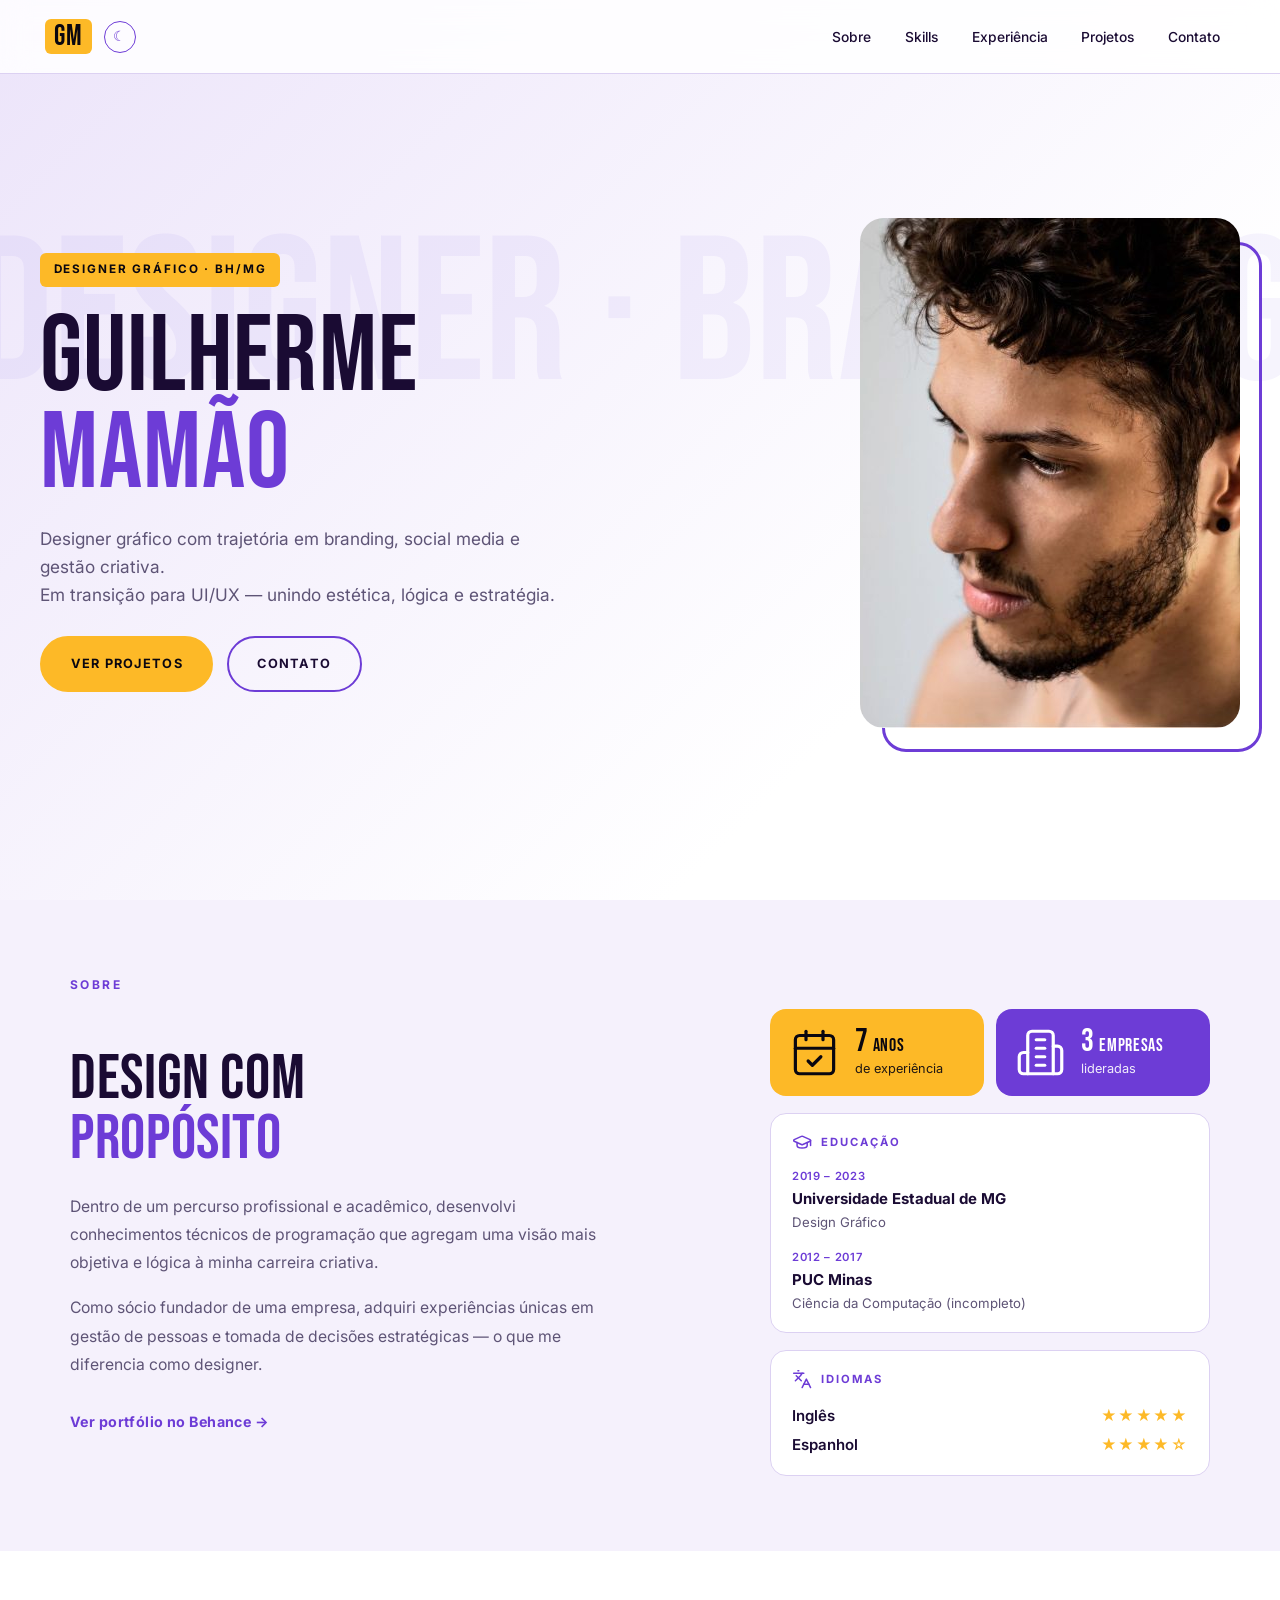
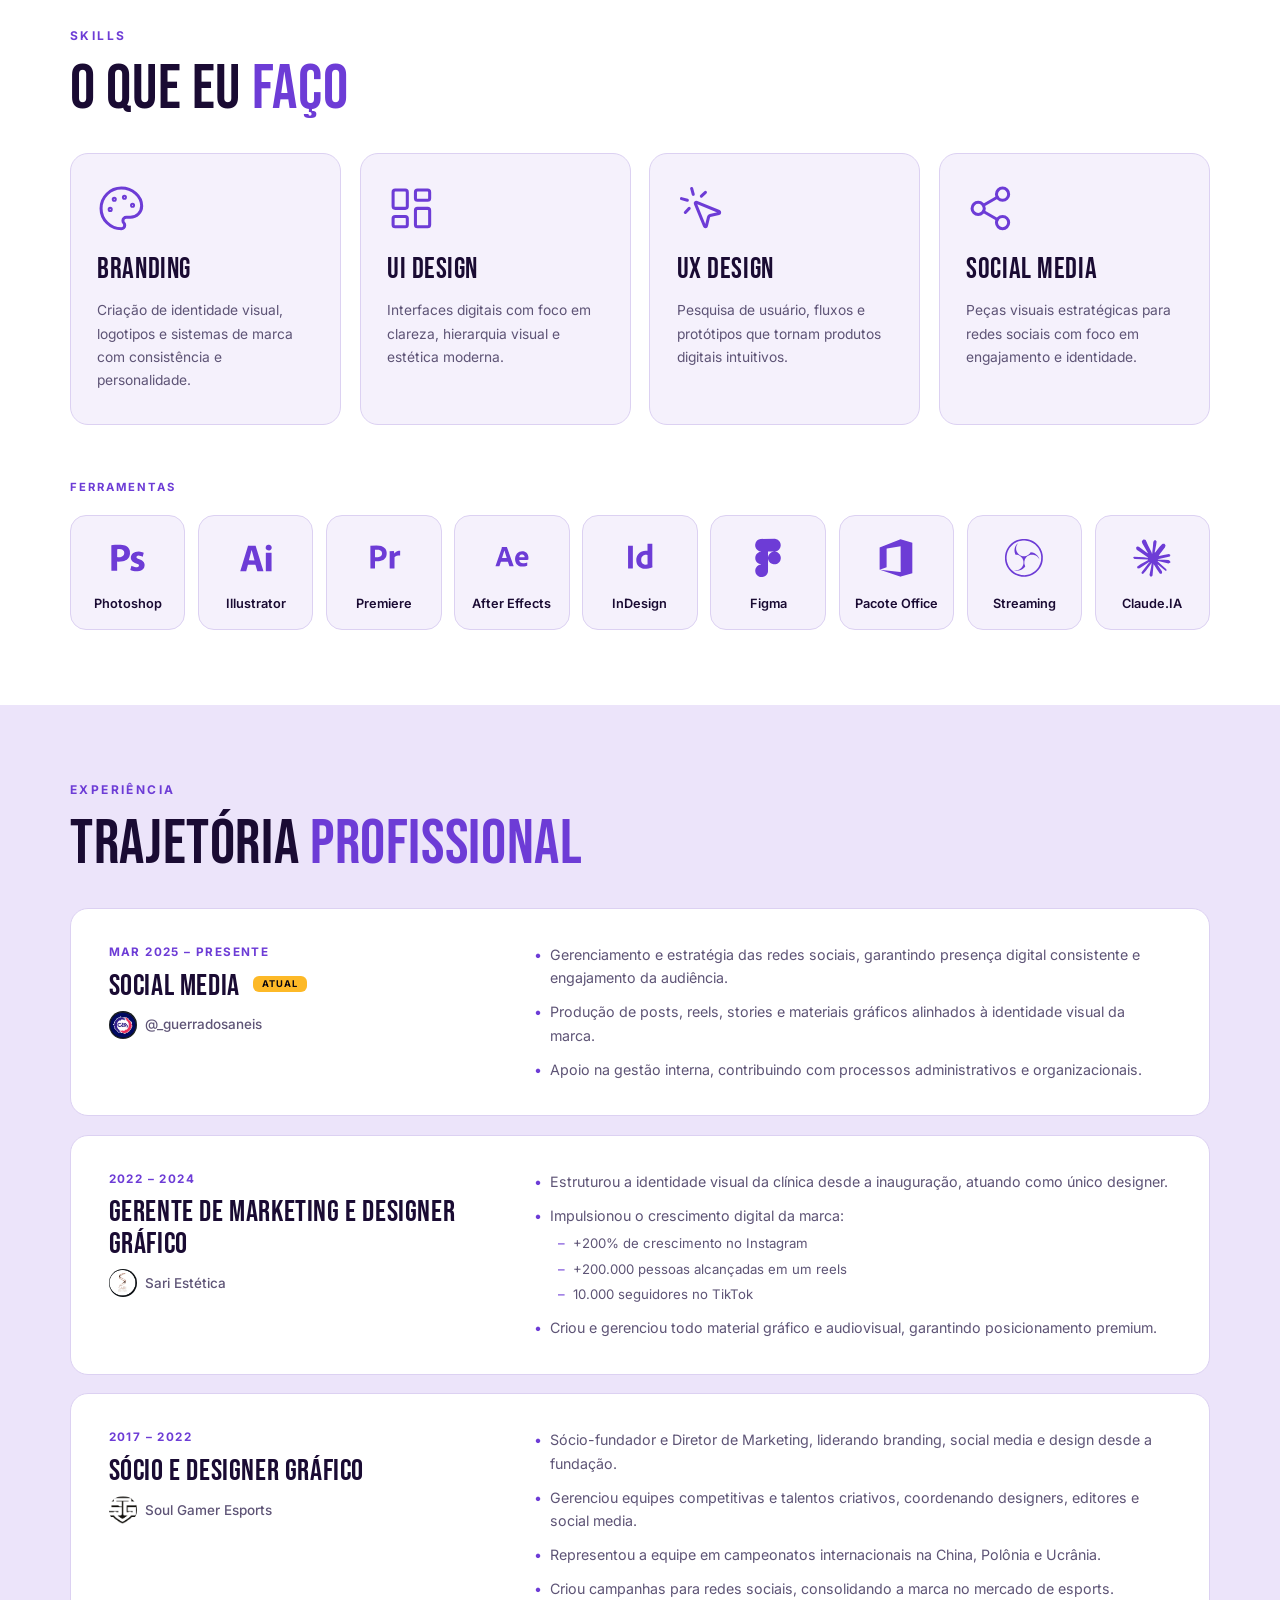
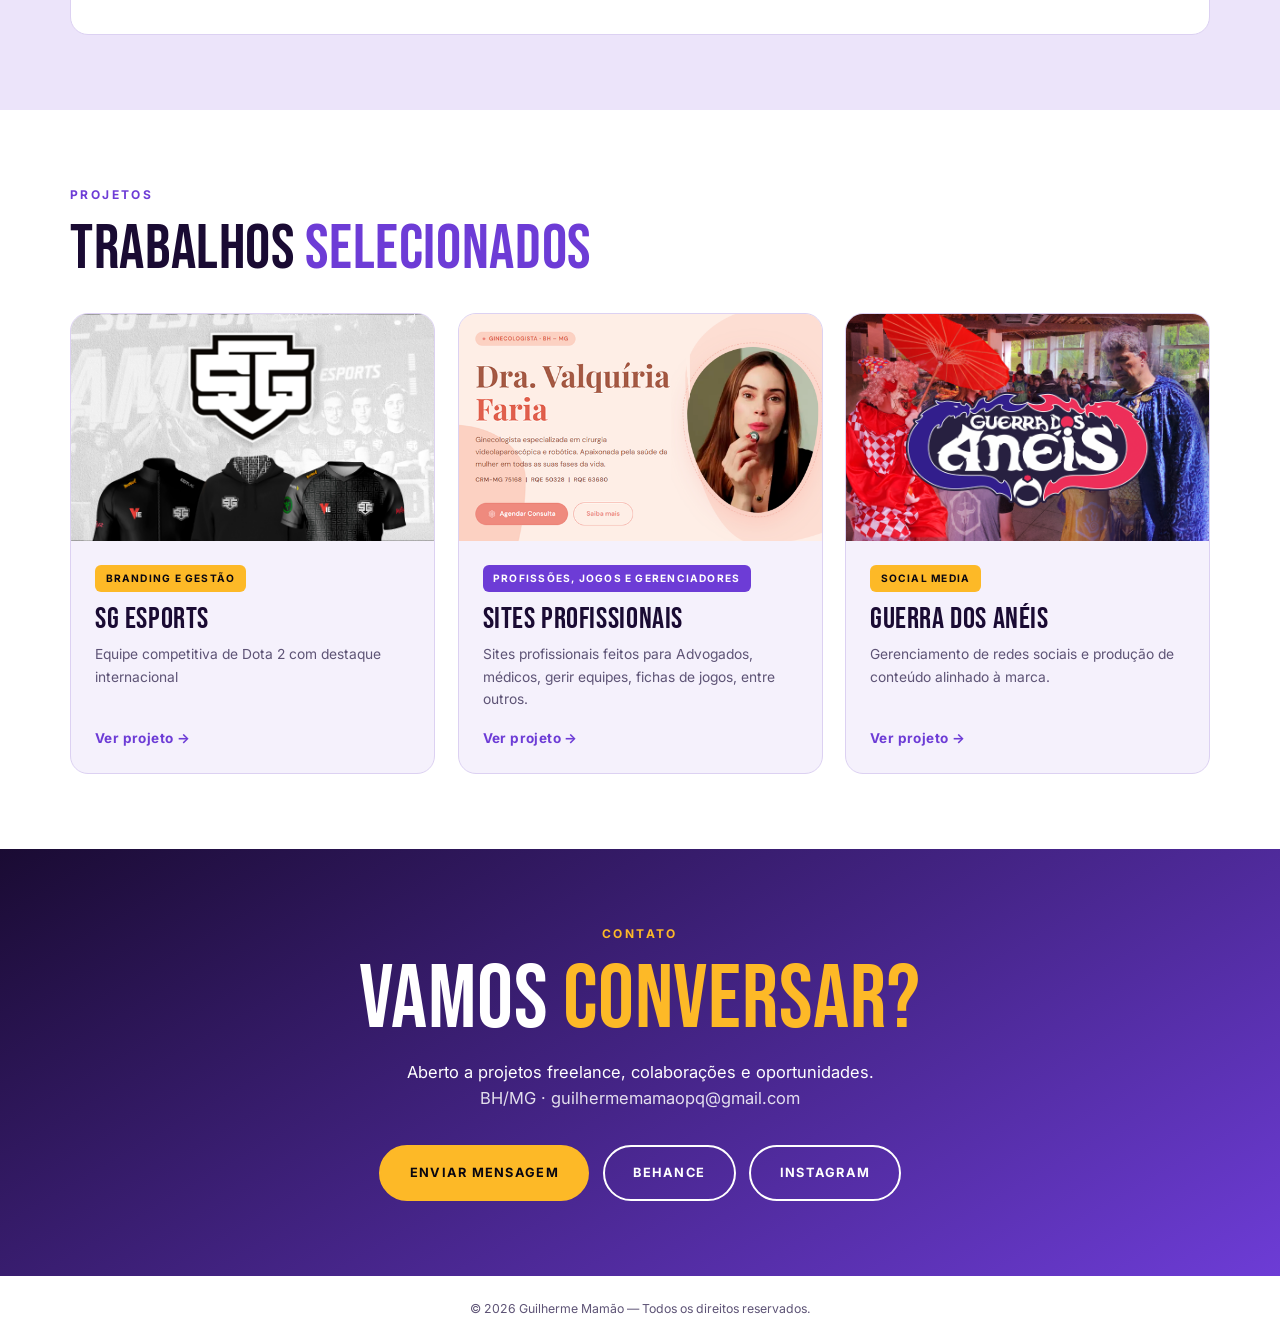
==== commit 28162cb4: "Ajustes visuais: telas menores, sem bloco amarelo e sem scroll, cards com hover amarelo, fotos sem c" ====
--- a/index.html
+++ b/index.html
@@ -69,10 +69,6 @@
       <div class="hero-photo">
         <img src="foto-perfil-hero.jpg" alt="Guilherme Mamão" />
       </div>
-    </div>
-    <div class="hero-scroll">
-      <span>scroll</span>
-      <div class="scroll-line"></div>
     </div>
   </section>
 
@@ -98,12 +94,18 @@
         <div class="sobre-aside">
           <div class="sobre-info">
             <div class="info-item">
-              <span class="info-num"><svg class="icon" viewBox="0 0 24 24" aria-hidden="true"><path d="M8 2v4"/><path d="M16 2v4"/><rect width="18" height="18" x="3" y="4" rx="2"/><path d="M3 10h18"/><path d="m9 16 2 2 4-4"/></svg><span>7</span><span class="info-suffix">anos</span></span>
-              <span class="info-label">de experiência</span>
+              <svg class="icon info-icon" viewBox="0 0 24 24" aria-hidden="true"><path d="M8 2v4"/><path d="M16 2v4"/><rect width="18" height="18" x="3" y="4" rx="2"/><path d="M3 10h18"/><path d="m9 16 2 2 4-4"/></svg>
+              <div class="info-text">
+                <span class="info-num">7 <span class="info-suffix">anos</span></span>
+                <span class="info-label">de experiência</span>
+              </div>
             </div>
             <div class="info-item">
-              <span class="info-num"><svg class="icon" viewBox="0 0 24 24" aria-hidden="true"><path d="M6 22V4a2 2 0 0 1 2-2h8a2 2 0 0 1 2 2v18Z"/><path d="M6 12H4a2 2 0 0 0-2 2v6a2 2 0 0 0 2 2h2"/><path d="M18 9h2a2 2 0 0 1 2 2v9a2 2 0 0 1-2 2h-2"/><path d="M10 6h4"/><path d="M10 10h4"/><path d="M10 14h4"/><path d="M10 18h4"/></svg><span>3</span><span class="info-suffix">empresas</span></span>
-              <span class="info-label">lideradas</span>
+              <svg class="icon info-icon" viewBox="0 0 24 24" aria-hidden="true"><path d="M6 22V4a2 2 0 0 1 2-2h8a2 2 0 0 1 2 2v18Z"/><path d="M6 12H4a2 2 0 0 0-2 2v6a2 2 0 0 0 2 2h2"/><path d="M18 9h2a2 2 0 0 1 2 2v9a2 2 0 0 1-2 2h-2"/><path d="M10 6h4"/><path d="M10 10h4"/><path d="M10 14h4"/><path d="M10 18h4"/></svg>
+              <div class="info-text">
+                <span class="info-num">3 <span class="info-suffix">empresas</span></span>
+                <span class="info-label">lideradas</span>
+              </div>
             </div>
           </div>
 
--- a/style.css
+++ b/style.css
@@ -59,6 +59,7 @@
 
 html {
   scroll-behavior: smooth;
+  font-size: 15px;   /* telas de notebook: tudo um pouco menor que o padrão de 16px */
 }
 
 body {
@@ -237,26 +238,10 @@
   min-height: 100vh;
   display: flex;
   align-items: center;
-  padding: 6rem 2.5rem 3rem;
+  padding: 5.5rem 2.5rem 2.5rem;
   position: relative;
   overflow: hidden;
   background: var(--hero-bg);
-}
-
-/* Bloco amarelo atrás da foto (só no light) */
-#hero::after {
-  content: '';
-  position: absolute;
-  top: 0;
-  right: 0;
-  bottom: 0;
-  width: 38%;
-  background: var(--yellow);
-  z-index: 0;
-}
-
-[data-theme="dark"] #hero::after {
-  display: none;
 }
 
 /* Texto fantasma ao fundo */
@@ -275,8 +260,7 @@
   pointer-events: none;
 }
 
-.hero-inner,
-.hero-scroll {
+.hero-inner {
   position: relative;
   z-index: 1;
 }
@@ -301,8 +285,8 @@
 }
 
 .hero-photo img {
-  width: 440px;
-  height: 590px;
+  width: 380px;
+  height: 510px;
   object-fit: cover;
   object-position: center;
   display: block;
@@ -332,58 +316,28 @@
 }
 
 #hero h1 {
-  font-size: clamp(5rem, 11vw, 8.5rem);
+  font-size: clamp(4.5rem, 9vw, 7.2rem);
   line-height: 0.9;
-  margin-bottom: 1.75rem;
+  margin-bottom: 1.4rem;
 }
 
 .hero-desc {
   font-size: 1.15rem;
   color: var(--muted);
   max-width: 520px;
-  margin-bottom: 2.25rem;
-  line-height: 1.7;
+  margin-bottom: 1.75rem;
+  line-height: 1.65;
 }
 
 [data-theme="dark"] .hero-desc {
   color: var(--text);
 }
 
-.hero-scroll {
-  position: absolute;
-  bottom: 2rem;
-  left: 50%;
-  transform: translateX(-50%);
-  display: flex;
-  flex-direction: column;
-  align-items: center;
-  gap: 0.5rem;
-}
-
-.hero-scroll span {
-  font-size: 0.7rem;
-  letter-spacing: 0.2em;
-  text-transform: uppercase;
-  color: var(--muted);
-}
-
-.scroll-line {
-  width: 1px;
-  height: 46px;
-  background: linear-gradient(to bottom, var(--purple), transparent);
-  animation: scroll-pulse 2s ease-in-out infinite;
-}
-
-@keyframes scroll-pulse {
-  0%, 100% { opacity: 0.3; }
-  50%       { opacity: 1; }
-}
-
 /* ===========================
    SOBRE
 =========================== */
 #sobre {
-  padding: 7rem 0;
+  padding: 5rem 0;
   background: var(--surface);
   position: relative;
   overflow: hidden;
@@ -391,13 +345,13 @@
 
 .sobre-grid {
   display: grid;
-  grid-template-columns: 1fr 520px;
-  gap: 5rem;
+  grid-template-columns: 1fr 440px;
+  gap: 4rem;
   align-items: center;
 }
 
 .sobre-text h2 {
-  font-size: clamp(3.4rem, 6vw, 5.2rem);
+  font-size: clamp(3rem, 5vw, 4.2rem);
   line-height: 0.95;
   margin-bottom: 1.5rem;
 }
@@ -413,7 +367,7 @@
 .sobre-aside {
   display: flex;
   flex-direction: column;
-  gap: 1.75rem;
+  gap: 1.1rem;
 }
 
 .sobre-behance {
@@ -427,18 +381,18 @@
 }
 .sobre-behance:hover { letter-spacing: 0.1em; }
 
-/* Cartões 7 anos / 3 empresas — ícone na frente do número */
+/* Cartões 7 anos / 3 empresas — ícone grande à esquerda, dois textos à direita */
 .sobre-info {
   display: grid;
   grid-template-columns: 1fr 1fr;
+  gap: 0.85rem;
+}
+
+.info-item {
+  display: flex;
+  align-items: center;
   gap: 1rem;
-}
-
-.info-item {
-  display: flex;
-  flex-direction: column;
-  gap: 0.2rem;
-  padding: 1.5rem 1.6rem;
+  padding: 1.1rem 1.25rem;
   border-radius: 16px;
   background: var(--yellow);
   color: var(--ink);
@@ -449,30 +403,34 @@
   color: #fff;
 }
 
+.info-icon {
+  width: 3.4rem;
+  height: 3.4rem;
+  stroke-width: 1.5;
+}
+
+.info-text {
+  display: flex;
+  flex-direction: column;
+  justify-content: center;
+  gap: 0.15rem;
+  min-width: 0;
+}
+
 .info-num {
-  display: flex;
-  align-items: center;
-  gap: 0.65rem;
   font-family: var(--font-display);
-  font-size: 2.6rem;
+  font-size: 2.1rem;
   line-height: 1;
-}
-
-.info-num .icon {
-  width: 1.7rem;
-  height: 1.7rem;
-  stroke-width: 1.75;
+  white-space: nowrap;
 }
 
 .info-suffix {
-  font-size: 1.3rem;
+  font-size: 1.2rem;
   letter-spacing: 0.04em;
-  align-self: flex-end;
-  padding-bottom: 0.2rem;
 }
 
 .info-label {
-  font-size: 0.9rem;
+  font-size: 0.85rem;
   color: inherit;
   opacity: 0.9;
 }
@@ -500,7 +458,7 @@
   background: var(--bg);
   border: 1px solid var(--border);
   border-radius: 16px;
-  padding: 1.5rem 1.6rem;
+  padding: 1.2rem 1.4rem;
 }
 
 .edu-item {
@@ -537,16 +495,16 @@
    SKILLS
 =========================== */
 #skills {
-  padding: 7rem 0;
+  padding: 5rem 0;
   background: var(--bg);
 }
 
 #skills h2,
 #experiencia h2,
 #projetos h2 {
-  font-size: clamp(3.4rem, 6vw, 5.2rem);
+  font-size: clamp(3rem, 5vw, 4.2rem);
   line-height: 0.95;
-  margin-bottom: 3rem;
+  margin-bottom: 2.25rem;
 }
 
 .skills-grid {
@@ -568,7 +526,9 @@
 }
 
 .skill-card:hover {
-  border-color: var(--accent);
+  background: var(--yellow);
+  border-color: var(--yellow);
+  color: var(--ink);
   transform: translateY(-4px);
 }
 
@@ -600,16 +560,12 @@
   font-size: 0.92rem;
   color: var(--muted);
   line-height: 1.7;
-}
-
-/* Primeiro cartão em destaque (amarelo) */
-.skill-card:first-child {
-  background: var(--yellow);
-  border-color: var(--yellow);
-  color: var(--ink);
-}
-.skill-card:first-child .skill-icon { color: var(--ink); }
-.skill-card:first-child p { color: var(--night); }
+  transition: color var(--transition);
+}
+
+.skill-icon { transition: color var(--transition); }
+.skill-card:hover .skill-icon { color: var(--ink); }
+.skill-card:hover p { color: var(--night); }
 
 /* Ferramentas */
 .ferramentas-label {
@@ -633,15 +589,17 @@
   background: var(--surface);
   border: 1px solid var(--border);
   color: var(--text);
-  font-size: 0.72rem;
+  font-size: 0.85rem;
   font-weight: 600;
   text-align: center;
   cursor: default;
-  transition: border-color var(--transition), transform var(--transition);
+  transition: background var(--transition), border-color var(--transition), color var(--transition), transform var(--transition);
 }
 
 .tool-badge:hover {
+  background: var(--yellow);
   border-color: var(--yellow);
+  color: var(--ink);
   transform: translateY(-3px);
 }
 
@@ -664,12 +622,15 @@
 .tool-img-dark { display: none; }
 [data-theme="dark"] .tool-img-light { display: none; }
 [data-theme="dark"] .tool-img-dark  { display: block; }
+/* No hover o fundo fica amarelo: usa sempre o ícone roxo */
+.tool-badge:hover .tool-img-light { display: block; }
+.tool-badge:hover .tool-img-dark  { display: none; }
 
 /* ===========================
    EXPERIÊNCIA
 =========================== */
 #experiencia {
-  padding: 7rem 0;
+  padding: 5rem 0;
   background: var(--surface-alt);
 }
 
@@ -804,7 +765,7 @@
    PROJETOS
 =========================== */
 #projetos {
-  padding: 7rem 0;
+  padding: 5rem 0;
   background: var(--bg);
 }
 
@@ -929,7 +890,7 @@
    CONTATO (roxo nos dois temas)
 =========================== */
 #contato {
-  padding: 7rem 0;
+  padding: 5rem 0;
   background: linear-gradient(150deg, var(--night) 0%, var(--purple) 100%);
   color: #fff;
 }
@@ -943,9 +904,9 @@
 }
 
 #contato h2 {
-  font-size: clamp(4rem, 9vw, 7.5rem);
+  font-size: clamp(3.6rem, 7.5vw, 6rem);
   line-height: 0.95;
-  margin-bottom: 1.25rem;
+  margin-bottom: 1rem;
 }
 
 #contato h2 .accent {
@@ -987,26 +948,10 @@
    PÁGINA DE PROJETOS
 =========================== */
 #projetos-hero {
-  padding: 9rem 0 4.5rem;
+  padding: 7.5rem 0 3.5rem;
   position: relative;
   overflow: hidden;
   background: var(--hero-bg);
-}
-
-/* Bloco amarelo no canto (só no light) */
-#projetos-hero::after {
-  content: '';
-  position: absolute;
-  top: 0;
-  right: 0;
-  bottom: 0;
-  width: 22%;
-  background: var(--yellow);
-  z-index: 0;
-}
-
-[data-theme="dark"] #projetos-hero::after {
-  display: none;
 }
 
 #projetos-hero::before {
@@ -1035,7 +980,7 @@
 }
 
 #projetos-hero h1 {
-  font-size: clamp(4rem, 9vw, 7.5rem);
+  font-size: clamp(3.8rem, 7.5vw, 6rem);
   line-height: 0.92;
   margin-bottom: 1.25rem;
 }
@@ -1052,7 +997,7 @@
 }
 
 .projeto-detalhe {
-  padding: 6.5rem 0;
+  padding: 5rem 0;
 }
 
 .projeto-detalhe.bg-surface {
@@ -1082,7 +1027,7 @@
 }
 
 .projeto-detalhe h2 {
-  font-size: clamp(3.4rem, 7vw, 5.6rem);
+  font-size: clamp(3rem, 5.5vw, 4.4rem);
   line-height: 0.95;
   margin-bottom: 1.25rem;
 }
@@ -1125,7 +1070,7 @@
 
 .projeto-foto-placeholder {
   width: 100%;
-  aspect-ratio: 4 / 3;
+  aspect-ratio: 3 / 2;
   position: relative;
   overflow: hidden;
   background: var(--surface);
@@ -1148,13 +1093,13 @@
   inset: 0;
   width: 100%;
   height: 100%;
-  object-fit: cover;
+  object-fit: contain;   /* mostra a imagem inteira, sem cortar */
   display: block;
   transition: transform 0.5s ease;
 }
 
 .projeto-foto-card:hover .projeto-foto-placeholder img {
-  transform: scale(1.05);
+  transform: scale(1.03);
 }
 
 .projeto-foto-info {
@@ -1388,15 +1333,6 @@
     min-height: 100svh;
   }
 
-  /* no celular o bloco amarelo some, para não encostar nos botões */
-  #hero::after {
-    display: none;
-  }
-
-  .hero-scroll {
-    display: none;
-  }
-
   .hero-inner {
     grid-template-columns: 1fr;
     gap: 0;
@@ -1447,7 +1383,7 @@
 
   .tool-badge {
     padding: 0.9rem 0.4rem 0.8rem;
-    font-size: 0.65rem;
+    font-size: 0.72rem;
   }
 
   .tool-logo {
@@ -1485,12 +1421,6 @@
     padding: 7rem 0 3rem;
   }
 
-  #projetos-hero::after {
-    width: 40%;
-    top: auto;
-    height: 14%;
-  }
-
   #projetos-hero h1 {
     font-size: clamp(3.6rem, 17vw, 5.5rem);
   }
